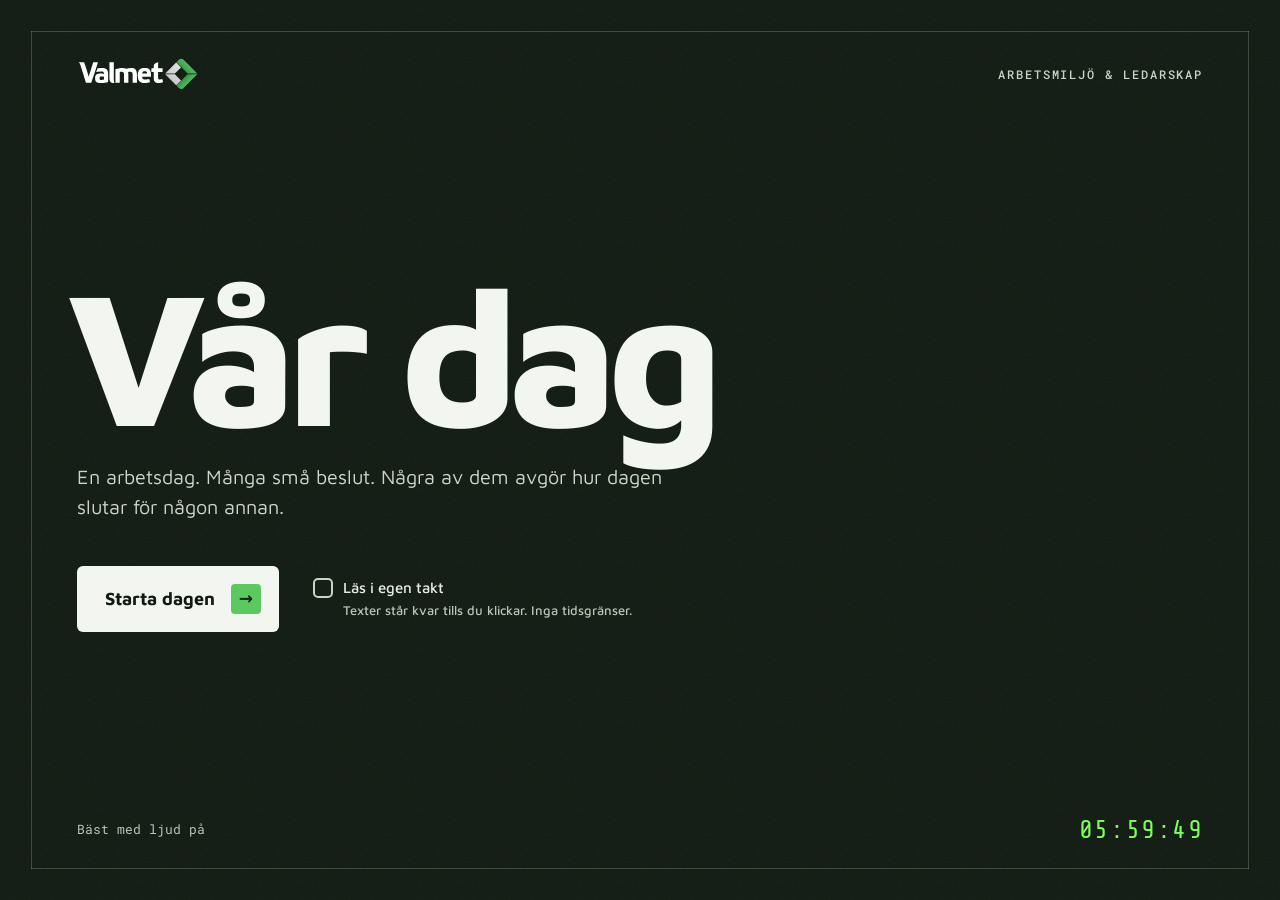
==== index.html @ 50051884 "Tidslinjen: bakgrund som följer dagen Himlen bakom tidslinjen tonas från gryning (06:00) via dagslju" ====
<!doctype html>
<html lang="sv">
<head>
  <meta charset="utf-8">
  <meta name="viewport" content="width=device-width, initial-scale=1, viewport-fit=cover">
  <title>Vår dag</title>
  <link rel="icon" href="data:,">
  <link rel="preconnect" href="https://fonts.googleapis.com">
  <link rel="preconnect" href="https://fonts.gstatic.com" crossorigin>
  <link href="https://fonts.googleapis.com/css2?family=Maven+Pro:wght@400;500;600;700;800&family=Share+Tech+Mono&family=Roboto+Mono:ital,wght@0,400;0,500;1,400&family=Caveat:wght@500;700&display=swap" rel="stylesheet">
  <link rel="stylesheet" href="css/style.css">
</head>
<body>
  <div id="app">

    <!-- ===== Startskärm ===== -->
    <section id="intro" class="layer intro is-active" aria-label="Start">
      <div class="intro__frame" aria-hidden="true"><i></i><i></i><i></i><i></i></div>
      <header class="intro__top">
        <img class="intro__logo" src="assets/img/valmet-logo-white.svg" alt="Valmet" onerror="this.remove()">
        <span class="intro__meta">Arbetsmiljö &amp; ledarskap</span>
      </header>
      <div class="intro__copy">
        <h1 class="intro__title">Vår dag</h1>
        <p class="intro__lead">En arbetsdag. Många små beslut. Några av dem avgör hur dagen slutar för någon annan.</p>
        <div class="intro__actions">
          <button class="intro__start" id="startBtn"><span class="intro__startlabel">Starta dagen</span><span class="intro__arrow" aria-hidden="true">→</span></button>
          <button class="pace-toggle js-pace" type="button" aria-pressed="false"><span class="pace-toggle__box" aria-hidden="true"></span>Läs i egen takt <span class="pace-toggle__sub">Texter står kvar tills du klickar. Inga tidsgränser.</span></button>
        </div>
      </div>
      <footer class="intro__foot">
        <span class="intro__sound">Bäst med ljud på</span>
        <span class="intro__clock" aria-hidden="true"><span id="introClock">05:59:48</span></span>
      </footer>
    </section>

    <!-- ===== Tidslinjen ===== -->
    <section id="timeline" class="layer timeline" aria-label="Tidslinje">
      <!-- bakgrund: himlen följer dagen från gryning (06:00) till skymning (17:00) -->
      <div class="tl-sky" aria-hidden="true">
        <i class="tl-sky__dawn"></i><i class="tl-sky__day"></i><i class="tl-sky__dusk"></i>
        <i class="tl-sky__glow"></i>
        <canvas class="tl-motes" id="tlMotes"></canvas>
        <i class="tl-sky__grain"></i><i class="tl-sky__vignette"></i>
      </div>
      <header class="tl-header">
        <div class="tl-header__side"></div>
        <img class="tl-logo" src="assets/img/valmet-logo-white.svg" alt="Valmet" onerror="this.style.visibility='hidden'">
        <div class="tl-header__actions">
          <button class="icon-btn js-mute" aria-label="Ljud av/på" title="Ljud av/på"></button>
          <button class="icon-btn" id="resetBtn" aria-label="Börja om" title="Börja om"><svg viewBox="0 0 24 24" aria-hidden="true"><path d="M4.5 12a7.5 7.5 0 1 0 2.2-5.3" fill="none" stroke="currentColor" stroke-width="2" stroke-linecap="round"/><path d="M4 3.5v4.5h4.5" fill="none" stroke="currentColor" stroke-width="2" stroke-linecap="round" stroke-linejoin="round"/></svg></button>
        </div>
      </header>

      <div class="tl-viewport" id="tlViewport">
        <div class="tl-world" id="tlWorld">
          <svg class="tl-lines" id="tlLines" aria-hidden="true"></svg>
          <div class="tl-nodes" id="tlNodes"></div>
        </div>
      </div>

      <div class="tl-banner" id="tlBanner" aria-live="polite"></div>
    </section>

    <!-- ===== Scenen ===== -->
    <section id="scene" class="layer scene" aria-label="Scen">
      <div class="scene__world" id="sceneWorld">
        <div class="stage" id="stage">
          <div class="env" id="env"></div>
          <div class="hotspots" id="hotspots"></div>
        </div>
        <div class="fx fx--vignette"></div>
        <div class="fx fx--grain"></div>
        <div class="fx fx--tint" id="fxTint"></div>
        <div class="eyelids" id="eyelids"><i></i><i></i></div>
      </div>

      <!-- HUD (gameplay) -->
      <div class="hud" id="hud">
        <div class="hud__who" id="hudWho" hidden>
          <div class="avatar" id="hudAvatar"></div>
          <div>
            <strong id="hudName"></strong>
            <span id="hudRole"></span>
          </div>
        </div>
        <div class="hud__clock" id="hudClock">06:00</div>
        <div class="hud__right">
          <div class="hud__progress" id="hudProgress"></div>
          <button class="icon-btn icon-btn--pace js-pace" aria-pressed="false" aria-label="Läs i egen takt" title="Läs i egen takt">Aa</button>
          <button class="icon-btn js-mute" aria-label="Ljud av/på" title="Ljud av/på"></button>
        </div>
      </div>

      <!-- Filmiska svarta fält -->
      <div class="letterbox" aria-hidden="true"><i></i><i></i></div>

      <!-- Titelkort -->
      <div class="titlecard" id="titlecard" aria-live="polite">
        <span class="titlecard__time" id="tcTime"></span>
        <span class="titlecard__place" id="tcPlace"></span>
      </div>

      <!-- Repliker / undertexter -->
      <div class="captions" id="captions" aria-live="polite"></div>

      <!-- "Detta kommer att påverka..." -->
      <div class="memory" id="memory" aria-live="polite"></div>

      <!-- Valpanel -->
      <div class="choice" id="choice"></div>

      <!-- Generiska paneler (mail, kalender, sammanfattning) -->
      <div class="panel-host" id="panelHost"></div>

      <button class="skip" id="skipBtn" aria-label="Hoppa över">Hoppa över ›</button>
    </section>

    <!-- Portal som används vid "hoppa in"-övergången -->
    <div class="portal" id="portal" aria-hidden="true"></div>
    <!-- Spola tillbaka-effekt -->
    <div class="rewind" id="rewind" aria-hidden="true">
      <div class="rewind__lines"></div>
      <div class="rewind__clock" id="rewindClock">16:14</div>
      <div class="rewind__label">◀◀ Spolar tillbaka</div>
    </div>
  </div>

  <script src="js/audio.js"></script>
  <script src="js/props.js"></script>
  <script src="assets/vendor/three.min.js"></script>
  <script src="js/scene3d.js"></script>
  <script src="js/story.js"></script>
  <script src="js/app.js"></script>
</body>
</html>
---- css/style.css ----
/* =====================================================================
   Produktion och press – stil
   ===================================================================== */
:root {
  --bg: #1d2b1d;           /* mörkt Valmet-grönt, som i referensen */
  --bg-2: #243424;
  --track: #2d3f2d;
  --line: #b8bdb5;
  --disc: rgba(170, 200, 165, .14);
  --ink: #f4f6f8;
  --ink-2: #aab4c0;
  --ink-3: #6b7785;
  --accent: #5cc95f;       /* Valmet-grönt */
  --accent-2: #2e9c3a;
  --pink: #f2a9d8;
  --blue: #9ed0fb;
  --blue-badge: #5aa9f5;
  --grey: #d6d6d6;
  --white: #ffffff;
  --green: #bfeac0;
  --alarm: #ff3b30;
  --radius: 16px;
  --ease: cubic-bezier(.65, 0, .25, 1);
  --paper: #f3efe4;        /* papper för stämpelkort och skiftrapport */
  --paper-ink: #1b2419;
  --ink-purple: #4a2a7a;   /* stämpelfärg */
  --hand: 'Caveat', 'Segoe Print', 'Bradley Hand', cursive;
  --mono: 'Roboto Mono', 'SFMono-Regular', Menlo, Consolas, monospace;
  --font: 'Maven Pro', system-ui, -apple-system, 'Segoe UI', Roboto, sans-serif;
  --lb: 11vh; /* letterbox-höjd */
}

* { box-sizing: border-box; }
html { color-scheme: dark; }
html, body { margin: 0; height: 100%; background: var(--bg); color: var(--ink); font-family: var(--font); overflow: hidden; -webkit-font-smoothing: antialiased; }
button { font: inherit; color: inherit; }
#app { position: fixed; inset: 0; overflow: hidden; overflow: clip; }
.layer, .tl-viewport, .scene__world, .env { overflow: clip; }

.layer { position: absolute; inset: 0; visibility: hidden; opacity: 0; transition: opacity .6s ease, visibility 0s .6s; }
.layer.is-active { visibility: visible; opacity: 1; transition: opacity .6s ease; }
.scene.layer { transition: none; }

.eyebrow { text-transform: uppercase; letter-spacing: .16em; font-size: 12px; font-weight: 600; color: var(--accent); margin: 0; }

/* ------------------------------------------------------------ knappar */
.btn { border: 0; border-radius: 999px; padding: 12px 22px; font-weight: 600; cursor: pointer; transition: transform .2s, background .2s, opacity .2s; }
.btn:active { transform: scale(.97); }
.btn:disabled { opacity: .35; cursor: not-allowed; }
.btn--primary { background: var(--accent); color: #06210a; }
.btn--primary:not(:disabled):hover { background: #67d671; }
.btn--ghost { background: rgba(255,255,255,.08); color: var(--ink); box-shadow: inset 0 0 0 1px rgba(255,255,255,.18); }
.btn--ghost:hover { background: rgba(255,255,255,.14); }
.btn--lg { padding: 16px 30px; font-size: 18px; }
.icon-btn { width: 40px; height: 40px; border-radius: 50%; border: 1px solid rgba(255,255,255,.22); background: rgba(12,16,12,.72); color: #fff; cursor: pointer; font-size: 17px; display: grid; place-items: center; }
.icon-btn.is-armed { width: auto; padding: 0 14px; border-radius: 999px; font-size: 13px; font-weight: 700; background: var(--alarm); }
.icon-btn svg { width: 20px; height: 20px; display: block; }
.icon-btn:hover { background: rgba(255,255,255,.16); }
:focus-visible { outline: 3px solid var(--accent); outline-offset: 3px; }

/* ===================================================================== INTRO */
/* Startsidan: typografisk och stram – inget ur kursen visas i förväg */
.intro { display: grid; grid-template-rows: auto 1fr auto; padding: clamp(28px, 4.5vw, 64px) clamp(28px, 6vw, 96px); background: #101a11; overflow: hidden; }
.intro::before { content: ''; position: absolute; inset: 0; pointer-events: none; opacity: .06; background-image: url("data:image/svg+xml;utf8,<svg xmlns='http://www.w3.org/2000/svg' width='160' height='160'><filter id='n'><feTurbulence type='fractalNoise' baseFrequency='.85' numOctaves='2' stitchTiles='stitch'/></filter><rect width='100%' height='100%' filter='url(%23n)'/></svg>"); }
/* tunna ramlinjer som ritas in */
.intro__frame { position: absolute; inset: 0; pointer-events: none; }
.intro__frame i { position: absolute; background: rgba(220,232,214,.22); }
.intro__frame i:nth-child(1), .intro__frame i:nth-child(2) { left: clamp(14px, 2.4vw, 32px); right: clamp(14px, 2.4vw, 32px); height: 1px; transform-origin: left; animation: lineX 1.2s var(--ease) both .1s; }
.intro__frame i:nth-child(1) { top: clamp(14px, 2.4vw, 32px); } .intro__frame i:nth-child(2) { bottom: clamp(14px, 2.4vw, 32px); }
.intro__frame i:nth-child(3), .intro__frame i:nth-child(4) { top: clamp(14px, 2.4vw, 32px); bottom: clamp(14px, 2.4vw, 32px); width: 1px; transform-origin: top; animation: lineY 1.2s var(--ease) both .25s; }
.intro__frame i:nth-child(3) { left: clamp(14px, 2.4vw, 32px); } .intro__frame i:nth-child(4) { right: clamp(14px, 2.4vw, 32px); }
@keyframes lineX { from { transform: scaleX(0); } } @keyframes lineY { from { transform: scaleY(0); } }
.intro__top, .intro__foot { position: relative; z-index: 1; display: flex; align-items: center; justify-content: space-between; gap: 18px; }
.intro__logo { height: clamp(24px, 2.6vw, 32px); width: auto; }
.intro__meta { font: 500 12px/1 var(--mono); letter-spacing: .16em; text-transform: uppercase; color: #c9d3c6; }
.intro__copy { position: relative; z-index: 1; align-self: center; max-width: 980px; }
.intro__copy > * { animation: rise 1s var(--ease) both; }
.intro__copy > :nth-child(1) { animation-delay: .35s; } .intro__copy > :nth-child(2) { animation-delay: .5s; } .intro__copy > :nth-child(3) { animation-delay: .65s; }
.intro__title { margin: 0 0 clamp(18px, 2.4vw, 30px); font: 800 clamp(84px, 15vw, 220px)/.82 var(--font); letter-spacing: -.055em; color: #f2f5f0; margin-left: -.05em; }
.intro__lead { margin: 0 0 clamp(28px, 3.5vw, 44px); max-width: 30em; font-size: clamp(18px, 1.55vw, 22px); line-height: 1.5; color: #cdd6c9; }
.intro__actions { display: flex; align-items: center; gap: 18px 34px; flex-wrap: wrap; }
.intro__start { display: inline-flex; align-items: center; gap: 16px; padding: 18px 18px 18px 28px; border-radius: 6px; border: 0; background: #f2f5f0; color: #101a11; font: 700 18px/1 var(--font); cursor: pointer; transition: transform .2s var(--ease), background .2s; }
.intro__start:hover { transform: translateY(-2px); background: #fff; }
.intro__arrow { display: grid; place-items: center; width: 30px; height: 30px; border-radius: 4px; background: var(--accent); color: #0d2a0e; font-size: 17px; }
.intro__start:hover .intro__arrow { animation: nudge .8s ease-in-out infinite; }
@keyframes nudge { 50% { transform: translateX(3px); } }
.pace-toggle__box { width: 20px; height: 20px; border-radius: 5px; border: 2px solid #c9d3c6; display: grid; place-items: center; flex: none; }
.pace-toggle.is-on .pace-toggle__box { background: var(--accent); border-color: var(--accent); }
.pace-toggle.is-on .pace-toggle__box::after { content: '✓'; color: #0d2a0e; font-size: 13px; font-weight: 800; }
.pace-toggle__sub { flex-basis: 100%; padding-left: 30px; font-size: 13px; color: #b9c4b5; }
.icon-btn--pace { font: 700 14px/1 var(--font); }
.icon-btn--pace.is-on { background: var(--accent); color: #0d2a0e; }
.cap.is-waiting::after { content: 'Klicka för att fortsätta ›'; display: block; margin-top: 10px; font: 500 13px/1 var(--font); color: #cfd8cc; animation: blinkSoft 1.6s ease-in-out infinite; }
@keyframes blinkSoft { 50% { opacity: .55; } }
.pace-toggle { display: inline-flex; align-items: center; flex-wrap: wrap; gap: 4px 10px; padding: 8px 0; border: 0; background: none; color: #e6ece3; font: 500 15px/1.3 var(--font); cursor: pointer; text-align: left; }
.intro .pace-toggle { padding: 0; }
.intro .pace-toggle__sub { color: #b9c4b5; flex-basis: 100%; padding-left: 30px; font-size: 13px; }
.intro__sound { font: 400 13px/1 var(--mono); color: #b9c4b5; }
.intro__clock { font: 400 clamp(20px, 2vw, 26px)/1 'Share Tech Mono', var(--mono); letter-spacing: .06em; color: #7dff5a; font-variant-numeric: tabular-nums; }
.intro.is-ringing .intro__clock { animation: ledBlink .5s steps(1) infinite; }
@media (max-width: 720px) {
  .intro { padding: 36px 26px; }
  .intro__meta { display: none; }
  .intro__copy { align-self: end; padding-bottom: 6vh; }
  .intro__actions { flex-direction: column; align-items: flex-start; }
}
@keyframes rise { from { opacity: 0; transform: translateY(24px); } }

/* ===================================================================== TIDSLINJE (lodrät) */
.timeline { background: var(--bg); --dawn: 1; --day: 0; --dusk: 0; }
/* himmel som följer dagen: tre lager som tonas mot varandra när kameran rör sig */
.tl-sky { position: absolute; inset: 0; pointer-events: none; overflow: hidden; }
.tl-sky > i { position: absolute; inset: 0; transition: opacity 1.4s ease; }
.tl-sky__dawn { opacity: var(--dawn); background:
  radial-gradient(90% 55% at 70% -5%, rgba(255,176,120,.20), transparent 70%),
  radial-gradient(60% 50% at 15% 10%, rgba(120,150,210,.16), transparent 70%),
  linear-gradient(180deg, #172539 0%, #1b2a26 45%, #1a2a1b 100%); }
.tl-sky__day { opacity: var(--day); background:
  radial-gradient(80% 60% at 50% -10%, rgba(214,240,190,.18), transparent 70%),
  radial-gradient(70% 60% at 50% 110%, rgba(92,201,95,.10), transparent 70%),
  linear-gradient(180deg, #23382a 0%, #1f311f 55%, #1b2b1b 100%); }
.tl-sky__dusk { opacity: var(--dusk); background:
  radial-gradient(90% 55% at 25% 105%, rgba(255,140,90,.18), transparent 70%),
  radial-gradient(70% 50% at 85% 0%, rgba(150,110,200,.16), transparent 70%),
  linear-gradient(180deg, #221c33 0%, #1f2329 50%, #1a2519 100%); }
/* mjukt ljus bakom det som är i fokus */
.tl-sky__glow { background: radial-gradient(34vmax 26vmax at 58% 50%, rgba(150,230,140,.10), transparent 70%); animation: glowBreath 6s ease-in-out infinite; }
@keyframes glowBreath { 50% { opacity: .55; } }
.tl-motes { position: absolute; inset: 0; width: 100%; height: 100%; }
.tl-sky__grain { opacity: .05 !important; background-image: url("data:image/svg+xml;utf8,<svg xmlns='http://www.w3.org/2000/svg' width='160' height='160'><filter id='n'><feTurbulence type='fractalNoise' baseFrequency='.85' numOctaves='2' stitchTiles='stitch'/></filter><rect width='100%' height='100%' filter='url(%23n)'/></svg>"); }
.tl-sky__vignette { background: radial-gradient(120% 90% at 50% 50%, transparent 55%, rgba(4,8,4,.55)); }
.timeline::after { content: ''; position: absolute; inset: 0; pointer-events: none; background: radial-gradient(60% 60% at 50% 45%, transparent, rgba(255,0,0,.22)); opacity: 0; transition: opacity 1s; }
.timeline.is-alarm::after { opacity: 1; animation: alarmBreath 2.4s ease-in-out infinite; }
@keyframes alarmBreath { 50% { opacity: .55; } }

.tl-header { position: absolute; z-index: 5; top: 0; left: 0; right: 0; display: grid; grid-template-columns: 1fr auto 1fr; align-items: center; padding: 22px 24px 40px; background: linear-gradient(var(--bg) 40%, transparent); pointer-events: none; }
.tl-header > * { pointer-events: auto; }
.tl-logo { height: clamp(34px, 5vw, 56px); width: auto; }
.tl-header__actions { justify-self: end; display: flex; gap: 8px; }

.tl-viewport { position: absolute; inset: 0; cursor: grab; touch-action: none; }
.tl-viewport:active { cursor: grabbing; }
.tl-world { position: absolute; left: 0; top: 0; transform-origin: 0 0; will-change: transform; }
.tl-lines { position: absolute; left: 0; top: 0; width: 1px; height: 1px; overflow: visible; }
.track { stroke: var(--track); stroke-width: 12; stroke-linecap: round; }
.seg { stroke: var(--line); stroke-width: 8; stroke-linecap: round; transition: stroke .6s; }
.branch { fill: none; stroke: var(--line); stroke-width: 8; stroke-linecap: round; opacity: .9; }
.is-alarm .branch { stroke: var(--alarm); filter: drop-shadow(0 0 8px rgba(255,59,48,.8)); animation: branchPulse 1.2s ease-in-out infinite; }
@keyframes branchPulse { 50% { stroke-opacity: .45; } }
.is-healed .seg { stroke: #9fe3a0; filter: drop-shadow(0 0 6px rgba(92,201,95,.6)); }

.tl-pulse { position: absolute; left: 0; width: 30px; height: 30px; margin: -15px 0 0 -15px; border-radius: 50%; background: #d6ffd8; box-shadow: 0 0 20px 8px rgba(92,201,95,.9), 0 0 60px 24px rgba(92,201,95,.5); z-index: 3; }

/* ------------------------------------------------------------ punkt */
.node { position: absolute; width: 0; height: 0; padding: 0; border: 0; background: none; cursor: default; transition: left .9s var(--ease), top .9s var(--ease), opacity .6s, filter .8s; --dir: 1; }
.node--left { --dir: -1; }
.node.is-new { opacity: 0; }

.node__dot { position: absolute; z-index: 2; left: -15px; top: -15px; width: 30px; height: 30px; border-radius: 50%; background: #8f9a8c; box-shadow: 0 0 0 3px var(--bg), 0 0 0 5px rgba(255,255,255,.35); transition: .4s; }
.node.is-played .node__dot { background: #c9cec6; }
.node.is-next .node__dot, .node.is-culprit .node__dot { background: #f2f4f0; box-shadow: 0 0 0 3px var(--bg), 0 0 0 5px #fff, 0 0 20px 4px rgba(255,255,255,.5); }

/* tunn arm från linjen till plattformen */
.node__arm { position: absolute; z-index: 0; top: -1px; height: 2px; width: 145px; background: rgba(200,210,195,.35); }
.node--right .node__arm { left: 0; }
.node--left .node__arm { right: 0; }

/* plattform med föremål */
.node__plat { position: absolute; z-index: 1; top: 0; width: 250px; height: 0; }
.node--right .node__plat { left: 145px; }
.node--left .node__plat { right: 145px; }
.node__disc { position: absolute; left: 0; top: -58px; width: 250px; height: 116px; border-radius: 50%; background: var(--disc); transition: box-shadow .5s, background .5s; }
.node__prop { position: absolute; left: 50%; bottom: -14px; width: 190px; height: 190px; transform: translateX(-50%); transition: transform .5s var(--ease), filter .6s, opacity .6s; pointer-events: none; }
.node__prop svg, .node__prop img { width: 100%; height: 100%; display: block; object-fit: contain; object-position: 50% 100%; filter: drop-shadow(0 10px 12px rgba(0,0,0,.35)); }
.node__badge { position: absolute; right: 6px; top: -150px; min-width: 40px; height: 40px; padding: 0 8px; border-radius: 999px; background: var(--blue-badge); color: #fff; font-weight: 800; font-size: 17px; display: grid; place-items: center; box-shadow: 0 6px 14px rgba(0,0,0,.35); transition: opacity .5s; }

/* tidsetikett på motsatt sida */
.node__label { position: absolute; top: -18px; display: flex; flex-direction: column; gap: 6px; width: 220px; }
.node--right .node__label { right: 32px; align-items: flex-end; text-align: right; }
.node--left .node__label { left: 32px; align-items: flex-start; text-align: left; }
.node__pill { display: inline-block; padding: 7px 12px; border-radius: 7px; background: #b4bdb1; color: #142014; font: 600 17px/1 var(--font); font-variant-numeric: tabular-nums; letter-spacing: .02em; transition: .4s; white-space: nowrap; }
.node__title { font-size: 14px; color: #d0d8cd; line-height: 1.3; max-width: 200px; }
.node__cta { font-size: 12px; font-weight: 700; letter-spacing: .14em; text-transform: uppercase; color: var(--accent); }

/* tillstånd: framtida, spelad, aktiv */
.node.is-future .node__prop { opacity: .16; filter: grayscale(1) blur(1.5px); }
.node.is-future .node__pill { background: #3f4f3e; color: #d5ddd2; }
.node.is-future .node__badge { opacity: .35; }
.node.is-future .node__disc { background: rgba(170,200,165,.07); }
.node.is-played .node__prop { opacity: .55; filter: grayscale(.85) sepia(.5) hue-rotate(50deg) saturate(1.4) brightness(.8); }
.node.is-played .node__badge { opacity: .6; }

.node.is-next, .node.is-culprit { cursor: pointer; z-index: 5; }
.node.is-next .node__pill { background: #fff; color: #142014; box-shadow: 0 0 0 1px rgba(255,255,255,.6), 0 0 22px 4px rgba(150,230,140,.55); }
.node.is-next .node__title { color: #fff; font-weight: 600; }
.node.is-next .node__disc { background: rgba(170,200,165,.24); box-shadow: 0 0 0 4px var(--accent), 0 0 34px 8px rgba(92,201,95,.45); animation: rim 2s ease-in-out infinite; }
.node.is-next .node__prop { animation: floaty 3.2s ease-in-out infinite; }
.node.is-next:hover .node__prop { transform: translateX(-50%) translateY(-10px) scale(1.06); animation: none; }
@keyframes rim { 50% { box-shadow: 0 0 0 4px var(--accent), 0 0 54px 16px rgba(92,201,95,.6); } }
@keyframes floaty { 50% { transform: translateX(-50%) translateY(-8px); } }

.node.is-chain .node__disc { box-shadow: 0 0 0 4px var(--alarm), 0 0 40px 10px rgba(255,59,48,.6); }
.node.is-chain .node__pill { background: var(--alarm); color: #fff; }
.node.is-culprit .node__disc { animation: culprit 1s ease-in-out infinite; background: rgba(255,176,32,.18); }
.node.is-culprit .node__pill { background: #ffb020; color: #3a2400; }
.node.is-culprit .node__cta { color: #ffb020; }
.node.is-culprit .node__prop { animation: floaty 2s ease-in-out infinite; }
@keyframes culprit { 0%, 100% { box-shadow: 0 0 0 5px #ffb020, 0 0 30px 8px rgba(255,176,32,.6); } 50% { box-shadow: 0 0 0 5px #fff4d6, 0 0 70px 24px rgba(255,176,32,.95); } }
.node.is-diving .node__prop { opacity: 0; transition-duration: .3s; }

.node.is-dissolving { opacity: 0 !important; filter: blur(12px); transition-duration: 1.2s; }
.node.is-dissolving .node__plat { transform: translateY(-40px) scale(.8); transition: transform 1.2s; }

.tl-banner { position: absolute; left: 50%; bottom: max(5vh, 20px); transform: translate(-50%, 20px); opacity: 0; transition: .5s var(--ease); background: #121a12; border: 1px solid rgba(255,255,255,.18); border-left-width: 1px; border-radius: 4px; padding: 14px 22px; text-align: center; max-width: min(560px, calc(100vw - 32px)); pointer-events: none; }
.tl-banner.is-on { opacity: 1; transform: translate(-50%, 0); }
.tl-banner small { display: block; color: #d3dad0; margin-top: 4px; font-size: 13px; }
.tl-banner__time { font-weight: 800; color: var(--accent); margin-right: 6px; font-variant-numeric: tabular-nums; }
.tl-banner--alarm { border-color: #ff6b5f; }
.tl-banner--alarm strong { color: #ff8a82; }
.tl-banner--good { border-color: var(--accent); }
.tl-banner--good strong { color: #8be495; }

/* ===================================================================== PORTAL + SPOLA */
.portal { position: fixed; z-index: 30; border-radius: 50%; pointer-events: none; opacity: 0; transform: translate(-50%, -50%);
  box-shadow: 0 0 0 3px rgba(220,255,215,.95), 0 0 40px 10px rgba(92,201,95,.6), inset 0 0 40px 10px rgba(200,255,195,.45); }
.portal.is-on { opacity: 1; }

.rewind { position: fixed; inset: 0; z-index: 40; display: grid; place-content: center; text-align: center; background: rgba(5,8,12,.85); opacity: 0; visibility: hidden; transition: opacity .4s, visibility 0s .4s; }
.rewind.is-on { opacity: 1; visibility: visible; transition: opacity .3s; }
.rewind__lines { position: absolute; inset: 0; background: repeating-linear-gradient(0deg, rgba(255,255,255,.05) 0 2px, transparent 2px 5px); animation: vhs .25s steps(3) infinite; }
.rewind__lines::after { content: ''; position: absolute; left: 0; right: 0; height: 12vh; background: linear-gradient(transparent, rgba(255,255,255,.12), transparent); animation: vhsBar 1s linear infinite; }
@keyframes vhs { 50% { transform: translateY(3px); } }
@keyframes vhsBar { from { top: 110%; } to { top: -20%; } }
.rewind__clock { font-family: 'Share Tech Mono', monospace; font-size: clamp(80px, 18vw, 200px); color: #fff; text-shadow: -4px 0 rgba(255,0,80,.7), 4px 0 rgba(0,200,255,.7); position: relative; }
.rewind__label { font-weight: 700; letter-spacing: .3em; text-transform: uppercase; color: #ffb020; position: relative; }

/* ===================================================================== SCEN */
.scene { background: #000; z-index: 20; }
.scene__world { position: absolute; inset: 0; overflow: hidden; transform-origin: 50% 50%; }
.stage { position: absolute; left: 50%; top: 50%; width: max(100vw, 177.78vh); height: max(56.25vw, 100vh); transform: translate(-50%, -50%); }
.is-cinematic .stage { animation: kenburns 30s linear both; }
@keyframes kenburns { from { transform: translate(-50%, -50%) scale(1); } to { transform: translate(-50%, -50%) scale(1.08); } }
.env { position: absolute; inset: 0; overflow: hidden; background: #111; }
.env__video { position: absolute; inset: 0; width: 100%; height: 100%; object-fit: cover; display: block; }
.env__tone { position: absolute; inset: 0; pointer-events: none; }
.env__tone--dim { background: rgba(10,14,30,.35); }
.env__tone--dark { background: linear-gradient(rgba(8,12,28,.55), rgba(8,12,28,.35)); }
.env__tone--warm { background: radial-gradient(70% 60% at 50% 40%, rgba(255,190,110,.22), rgba(120,60,10,.12)); mix-blend-mode: soft-light; }
.hotspots { position: absolute; inset: 0; pointer-events: none; }

.fx { position: absolute; inset: 0; pointer-events: none; }
.fx--vignette { background: radial-gradient(120% 90% at 50% 50%, transparent 55%, rgba(0,0,0,.55)); }
.fx--grain { opacity: .07; background-image: url("data:image/svg+xml;utf8,<svg xmlns='http://www.w3.org/2000/svg' width='160' height='160'><filter id='n'><feTurbulence type='fractalNoise' baseFrequency='.9' numOctaves='2' stitchTiles='stitch'/></filter><rect width='100%' height='100%' filter='url(%23n)'/></svg>"); animation: grain .5s steps(4) infinite; mix-blend-mode: overlay; }
@keyframes grain { 25% { transform: translate(-2%, 1%); } 50% { transform: translate(1%, -2%); } 75% { transform: translate(2%, 2%); } }
.fx--tint.is-alarm { animation: strobe 1.1s linear infinite; mix-blend-mode: multiply; }
@keyframes strobe { 0%, 45% { background: rgba(255,30,20,.28); } 50%, 100% { background: rgba(60,0,0,.12); } }
.is-shake .scene__world { animation: shake .5s linear 3; }
@keyframes shake { 20% { transform: translate(-6px, 3px); } 40% { transform: translate(5px, -4px); } 60% { transform: translate(-3px, 2px); } 80% { transform: translate(4px, 3px); } }

/* ögonlock (snooze) */
.is-dozing .hud { opacity: .12; transition-duration: 1.4s; }
@property --open { syntax: '<number>'; inherits: true; initial-value: 1; }
.eyelids { --open: 1; position: absolute; inset: 0; pointer-events: none; overflow: hidden; }
/* mjuka, välvda ögonlock – suddiga kanter som en riktig blinkning */
.eyelids i { position: absolute; left: -20%; right: -20%; height: 64%; background: #000; filter: blur(18px); }
.eyelids i:first-child { top: -10%; border-radius: 0 0 50% 50% / 0 0 55% 55%; transform: translateY(calc(var(--open) * -104%)); }
.eyelids i:last-child { bottom: -10%; border-radius: 50% 50% 0 0 / 55% 55% 0 0; transform: translateY(calc(var(--open) * 104%)); }
/* mörkare i kanterna när ögonen är halvslutna */
.eyelids::after { content: ''; position: absolute; inset: 0; background: radial-gradient(ellipse 70% 45% at 50% 50%, transparent 35%, rgba(0,0,0,.85)); opacity: calc((1 - var(--open)) * 1.3); }

/* alarmklockans display ovanpå videon */
.ov-clock { pointer-events: none; position: absolute; left: 29%; top: 58.1%; width: 8.2%; height: 6.6%; border-radius: 6px; background: #050806; color: #7dff5a; font-family: 'Share Tech Mono', monospace; font-size: calc(max(100vw, 177.78vh) * 0.0235); display: grid; place-items: center; text-shadow: 0 0 6px rgba(125,255,90,.9), 0 0 18px rgba(125,255,90,.5); letter-spacing: .02em; animation: ledBlink 1s steps(1) infinite; }
@keyframes ledBlink { 50% { color: rgba(125,255,90,.25); text-shadow: none; } }

/* ------------------------------------------------------------ HUD */
.hud { position: absolute; top: 0; left: 0; right: 0; z-index: 6; display: flex; align-items: center; gap: 16px; padding: 18px 24px; background: linear-gradient(rgba(6,8,6,.82), rgba(6,8,6,.5) 60%, transparent); transition: transform .7s var(--ease), opacity .7s; }
.is-cinematic .hud, .is-summary .hud { transform: translateY(-110%); opacity: 0; }
.hud__who[hidden] { display: none; }
.hud__who { display: flex; align-items: center; gap: 12px; }
.hud__who strong { display: block; font-size: 15px; }
.hud__who span { font-size: 13px; color: #dfe5dc; }
.avatar.has-photo { background: #3f4f3e no-repeat 50% 4% / 260%; }
.avatar { width: 42px; height: 42px; border-radius: 50%; background: var(--accent); color: #06210a; display: grid; place-items: center; font-weight: 800; font-size: 18px; box-shadow: 0 0 0 3px rgba(255,255,255,.25); }
.hud__clock { position: absolute; left: 50%; transform: translateX(-50%); margin: 0; font-family: 'Share Tech Mono', monospace; font-size: 30px; padding: 4px 16px; border-radius: 12px; background: rgba(0,0,0,.4); border: 1px solid rgba(255,255,255,.15); letter-spacing: .04em; }
.hud__clock.flip { animation: flip .6s var(--ease); }
@keyframes flip { 0% { transform: translateX(-50%) rotateX(90deg); opacity: 0; } 100% { transform: translateX(-50%); opacity: 1; } }
.hud__right { margin-left: auto; display: flex; align-items: center; gap: 14px; }
.hud__progress { position: relative; display: flex; gap: 9px; align-items: center; padding: 0 2px; }
.hud__progress::before { content: ''; position: absolute; left: 0; right: 0; top: 50%; height: 2px; margin-top: -1px; background: rgba(255,255,255,.28); }
.pdot { position: relative; width: 2px; height: 8px; background: rgba(255,255,255,.45); transition: .4s; }
.pdot.is-done { background: #fff; height: 10px; }
.pdot.is-now { width: 4px; height: 18px; border-radius: 1px; background: var(--accent); box-shadow: 0 0 0 2px rgba(6,8,6,.8); }

/* ------------------------------------------------------------ letterbox */
.letterbox i { position: absolute; left: 0; right: 0; height: var(--lb); background: #000; z-index: 5; transition: transform .8s var(--ease); }
.letterbox i:first-child { top: 0; transform: translateY(-100%); }
.letterbox i:last-child { bottom: 0; transform: translateY(100%); }
.is-cinematic .letterbox i { transform: none; }

/* ------------------------------------------------------------ titelkort */
.titlecard { position: absolute; z-index: 7; left: 6vw; bottom: 22vh; display: flex; flex-direction: column; align-items: flex-start; gap: 6px; pointer-events: none; }
.titlecard__time, .titlecard__place { background: rgba(16,20,16,.78); padding: .08em .28em; border-radius: 6px; }
.titlecard__place { padding: .35em .7em; }
.titlecard__time { font-family: 'Share Tech Mono', monospace; font-size: clamp(56px, 10vw, 120px); line-height: 1; text-shadow: 0 4px 30px rgba(0,0,0,.6); }
.titlecard__place { font-size: clamp(16px, 2vw, 22px); text-transform: uppercase; letter-spacing: .3em; color: rgba(255,255,255,.85); text-shadow: 0 2px 12px rgba(0,0,0,.7); }
.titlecard > * { opacity: 0; transform: translateX(-30px); filter: blur(8px); transition: .8s var(--ease); }
.titlecard.is-on > * { opacity: 1; transform: none; filter: none; }
.titlecard.is-on .titlecard__place { transition-delay: .15s; }

/* ------------------------------------------------------------ repliker */
.captions { position: absolute; z-index: 8; inset: 0; pointer-events: none; }
/* pratruta: mörk, halvgenomskinlig, monospace, namnet inline och en liten pil mot den som pratar */
.cap { position: absolute; max-width: min(560px, calc(100vw - 32px)); padding: 24px 28px; border-radius: 6px; background: rgba(24,24,24,.78); color: #f2f2f0; font-family: var(--mono); font-size: clamp(16px, 1.45vw, 21px); line-height: 1.5; letter-spacing: .01em; opacity: 0; transition: opacity .3s ease, transform .35s var(--ease); }
.cap--left { left: max(16px, 7vw); top: 20vh; transform: translateY(10px); }
.cap--right { right: max(16px, 7vw); top: 26vh; transform: translateY(10px); }
.cap--center { left: 50%; bottom: 9vh; transform: translate(-50%, 10px); }
.cap.is-in { opacity: 1; transform: none; }
.cap--center.is-in { transform: translate(-50%, 0); }
.cap.is-out { opacity: 0; }
.cap__tail { position: absolute; top: 72%; width: 0; height: 0; border-top: 8px solid transparent; border-bottom: 8px solid transparent; }
.cap--left .cap__tail { right: -12px; border-left: 12px solid rgba(24,24,24,.78); }
.cap--right .cap__tail { left: -12px; border-right: 12px solid rgba(24,24,24,.78); }
.cap__who { color: inherit; }
.cap__ghost { visibility: hidden; }
.cap--inner { color: #d9e2d6; font-style: italic; }
.cap--inner .cap__who { font-style: normal; color: #a9c9a6; }
.cap--narr { color: #d5d8d2; }
.cap--small { font-size: clamp(14px, 1.2vw, 17px); }
.cap--big { background: none; font-family: var(--font); font-size: clamp(30px, 4.4vw, 52px); font-weight: 800; text-align: center; text-shadow: 0 2px 20px #000; white-space: nowrap; bottom: 40vh; }
.is-cinematic .cap--center { bottom: calc(var(--lb) + 3vh); }
.is-cinematic .cap--left { top: calc(var(--lb) + 7vh); }
.is-cinematic .cap--right { top: calc(var(--lb) + 13vh); }
@media (max-width: 720px) {
  .cap--left, .cap--right { left: 16px; right: 16px; top: 16vh; }
  .cap__tail { display: none; }
  .cap--center { width: calc(100vw - 32px); }
}

/* ------------------------------------------------------------ minne ("detta påverkar…") */
.memory { position: absolute; z-index: 9; top: 90px; left: 24px; pointer-events: none; }
.mem { position: relative; display: flex; align-items: center; gap: 14px; max-width: min(420px, calc(100vw - 32px)); padding: 14px 18px 14px 14px; background: #161a16; color: #fff; font-weight: 600; font-size: 16px; border-radius: 2px; box-shadow: 0 12px 30px rgba(0,0,0,.4); animation: memIn .6s var(--ease) both; }
/* varningstejp upptill och nertill */
.mem::before, .mem::after { content: ''; position: absolute; left: 0; right: 0; height: 5px; background: repeating-linear-gradient(-45deg, #ffd400 0 8px, #111 8px 16px); }
.mem::before { top: -5px; } .mem::after { bottom: -5px; }
.mem__sign { flex: none; width: 34px; height: 31px; }
.mem.is-out { animation: memOut .4s ease both; }
@keyframes memIn { from { opacity: 0; transform: translateX(-40px); } }
@keyframes memOut { to { opacity: 0; transform: translateX(-20px); } }

/* ------------------------------------------------------------ val */
.choice { position: absolute; z-index: 10; left: 50%; bottom: 5vh; transform: translate(-50%, 40px); width: min(880px, calc(100vw - 32px)); opacity: 0; pointer-events: none; transition: .5s var(--ease); }
.choice.is-on { opacity: 1; transform: translate(-50%, 0); pointer-events: auto; }
.choice__head { display: flex; align-items: center; gap: 14px; margin-bottom: 14px; }
.choice__prompt { margin: 0; padding: 10px 18px; border-radius: 8px; background: rgba(16,20,16,.82); font-size: clamp(22px, 2.6vw, 32px); font-weight: 800; letter-spacing: -.01em; }
.choice__badge { flex: none; width: 46px; height: 46px; border-radius: 50%; background: var(--blue-badge); display: grid; place-items: center; font-weight: 800; font-size: 20px; box-shadow: 0 0 0 4px rgba(90,169,245,.3); }
.choice__chip { flex: none; font-size: 11px; font-weight: 700; letter-spacing: .12em; text-transform: uppercase; padding: 6px 10px; border-radius: 999px; background: var(--pink); color: #4a1036; }
.choice--key .choice__chip { background: var(--blue); color: #0c2b48; }
.choice__opts { display: flex; flex-wrap: wrap; justify-content: center; gap: 14px; }
.choice__opts--grid { display: grid; grid-template-columns: 1fr 1fr; }
.choice__opts--grid .opt { max-width: none; }
@media (max-width: 560px) { .choice__opts--grid { grid-template-columns: 1fr; } .opt { min-height: 56px; padding: 12px 18px; } }
/* valknappar: ljust frostat glas, vit kant, mörk centrerad text */
.opt { position: relative; flex: 1 1 260px; max-width: 520px; min-height: 76px; display: flex; flex-direction: column; align-items: center; justify-content: center; gap: 2px; text-align: center; padding: 18px 28px; border-radius: 12px; border: 1.5px solid rgba(255,255,255,.75); background: rgba(236,239,234,.84); backdrop-filter: blur(14px) saturate(1.2); -webkit-backdrop-filter: blur(14px) saturate(1.2); color: #151815; font: 500 clamp(16px, 1.35vw, 19px)/1.3 var(--font); cursor: pointer; box-shadow: 0 6px 24px rgba(0,0,0,.18); transition: transform .2s var(--ease), background .2s, box-shadow .2s, opacity .3s; }
.opt:hover:not(:disabled) { transform: translateY(-3px); background: rgba(245,247,243,.78); box-shadow: 0 10px 30px rgba(0,0,0,.25); }
.opt:active:not(:disabled) { transform: scale(.98); }
.opt kbd { display: none; }
.opt small { display: block; font-weight: 500; font-size: .82em; color: #333a32; margin-top: 2px; }
.opt__tag { position: absolute; top: -10px; right: 12px; font-size: 12px; text-transform: uppercase; letter-spacing: .1em; font-weight: 700; background: #ffb020; color: #3a2400; padding: 3px 8px; border-radius: 999px; }
.opt__tag--new { background: var(--accent); color: #0d2a0e; }
.opt.is-fresh { animation: freshIn .9s var(--ease) backwards .25s, freshGlow 2.4s ease-in-out infinite 1.2s; }
@keyframes freshIn { from { opacity: 0; transform: translateY(14px) scale(.96); } }
@keyframes freshGlow { 50% { box-shadow: 0 0 0 2px rgba(92,201,95,.7), 0 0 28px 4px rgba(92,201,95,.45); } }
.opt:disabled { opacity: .45; cursor: not-allowed; }
.choice.is-picked .opt:not(.is-picked) { opacity: 0; transform: scale(.96); }
.opt.is-picked { background: rgba(255,255,255,.95); border-color: #fff; box-shadow: 0 0 0 3px rgba(92,201,95,.85), 0 10px 30px rgba(0,0,0,.25); transform: scale(1.02); }
.choice__timer { display: flex; align-items: center; gap: 12px; margin-bottom: 12px; padding: 8px 14px; border-radius: 8px; background: rgba(16,20,16,.82); font-size: 14px; color: #e6ece3; }
.choice__timer i { flex: 1; height: 6px; border-radius: 3px; background: rgba(255,255,255,.15); overflow: hidden; }
.choice__timer b { display: block; height: 100%; background: var(--accent); transform-origin: left; }
.choice.is-urgent .choice__timer b { background: var(--alarm); }
.choice.is-urgent .choice__prompt { animation: urgent .6s ease-in-out infinite; }
@keyframes urgent { 50% { transform: translateX(2px); } }

/* hotspots i scenen */
.hotspot { position: absolute; pointer-events: auto; background: none; border: 0; cursor: pointer; padding: 0; border-radius: 12px; }
/* diskret markering: en liten pulserande punkt på föremålet, etiketten visas först vid hover/fokus */
.hotspot__pulse { position: absolute; left: 50%; top: 6%; width: 16px; height: 16px; margin: -8px 0 0 -8px; border-radius: 50%; background: #fff; box-shadow: 0 0 0 4px rgba(255,255,255,.25), 0 2px 8px rgba(0,0,0,.5); }
.hotspot__pulse::after { content: ''; position: absolute; inset: -4px; border-radius: 50%; border: 2px solid #fff; animation: hotRing 1.8s ease-out infinite; }
@keyframes hotRing { from { transform: scale(1); opacity: .9; } to { transform: scale(3.2); opacity: 0; } }
.hotspot:hover, .hotspot:focus-visible { background: radial-gradient(closest-side, rgba(255,255,255,.14), transparent); }
.hotspot:focus-visible { outline: 2px solid #fff; outline-offset: 4px; }
.hotspot__label { position: absolute; left: 50%; bottom: calc(94% + 16px); transform: translate(-50%, 4px); white-space: nowrap; background: rgba(16,20,16,.88); color: #fff; font-weight: 600; font-size: 14px; padding: 6px 12px; border-radius: 6px; opacity: 0; transition: opacity .2s, transform .2s var(--ease); pointer-events: none; }
.hotspot:hover .hotspot__label, .hotspot:focus-visible .hotspot__label { opacity: 1; transform: translate(-50%, 0); }
@media (hover: none) { .hotspot__label { opacity: 1; transform: translate(-50%, 0); } }

.skip { position: absolute; z-index: 11; right: 22px; bottom: calc(var(--lb) + 14px); color: #fff; background: rgba(12,16,12,.8); border: 1px solid rgba(255,255,255,.2); border-radius: 999px; padding: 8px 14px; font-size: 13px; cursor: pointer; opacity: 0; pointer-events: none; transition: .4s; }
.skip.is-on { opacity: 1; pointer-events: auto; }
.skip.is-on:hover { opacity: 1; }

/* ------------------------------------------------------------ paneler */
.panel-host { position: absolute; inset: 0; z-index: 12; pointer-events: none; }
.panel { position: absolute; inset: 0; display: grid; place-items: center; padding: 16px; pointer-events: auto; opacity: 0; transition: opacity .45s var(--ease); }
.panel.is-on { opacity: 1; }
.panel > * { transform: translateY(30px) scale(.97); transition: transform .6s var(--ease); }
.panel.is-on > * { transform: none; }

/* spegeln: karusell med spegelvända personer */
.panel--mirror { padding: 72px 16px 16px; overflow: hidden; }
.mirror__wrap { display: grid; align-content: center; justify-items: center; gap: 18px; }
.mirror__head { display: flex; flex-direction: column; align-items: center; gap: 8px; text-align: center; }
.mirror__sub { margin: 0; padding: 6px 14px; border-radius: 6px; background: rgba(14,20,14,.8); font-size: 16px; color: #e6ece3; }
.mirror__stage { display: grid; grid-template-columns: auto minmax(0, 380px); grid-template-areas: "mirror info" "tabs info"; gap: 16px 56px; align-items: center; justify-items: center; }
.mirror__prompt { margin: 0; padding: 10px 20px; border-radius: 8px; background: rgba(14,20,14,.8); font-size: clamp(22px, 2.6vw, 34px); }
.mirror { grid-area: mirror; position: relative; display: grid; place-items: center; }
.mirror__frame { --h: min(60vh, 560px); width: calc(var(--h) * .66); height: var(--h); padding: 12px; border-radius: 50% 50% 14px 14px / 28% 28% 14px 14px;
  background: linear-gradient(135deg, #eef2f5, #8e99a4 30%, #f6f8fa 52%, #7c8792 75%, #dfe5ea); box-shadow: 0 30px 70px rgba(0,0,0,.55), inset 0 0 0 1px rgba(255,255,255,.6); }
.mirror__glass { position: relative; width: 100%; height: 100%; overflow: hidden; border-radius: inherit; cursor: grab; touch-action: pan-y;
  background: radial-gradient(90% 60% at 50% 35%, #4b5a73, #262f3f 70%), #262f3f; box-shadow: inset 0 0 40px rgba(0,0,0,.55); }
.mirror__glass:active { cursor: grabbing; }
.mirror__glass:focus-visible { outline: 3px solid var(--accent); outline-offset: 6px; }
.mirror__track { --drag: 0px; position: absolute; inset: 0; }
.mirror__slide { position: absolute; left: 50%; bottom: 3%; height: 92%; margin: 0; aspect-ratio: .42; transform-origin: 50% 100%;
  transform: translateX(calc(-50% + var(--off) * 78% + var(--drag))) scale(calc(1 - .28 * var(--a)));
  opacity: calc(1 - .55 * var(--a)); filter: blur(calc(var(--a) * 3px)) brightness(calc(1 - .25 * var(--a)));
  transition: transform .55s var(--ease), opacity .55s, filter .55s; z-index: calc(2 - var(--a)); }
.mirror__track.is-drag .mirror__slide { transition: none; }
/* spegelbild: vänd och lätt kall ton */
.mirror__slide img { width: 100%; height: 100%; object-fit: contain; object-position: 50% 100%; transform: scaleX(-1); filter: saturate(.92) contrast(1.02); pointer-events: none; user-select: none; }
.mirror__slide:not(.is-center) { cursor: pointer; }
.mirror__sheen { position: absolute; inset: 0; pointer-events: none; z-index: 5;
  background: linear-gradient(115deg, transparent 30%, rgba(255,255,255,.16) 42%, transparent 50%, transparent 64%, rgba(255,255,255,.08) 70%, transparent 76%),
              radial-gradient(70% 40% at 50% 0%, rgba(255,255,255,.12), transparent 70%),
              linear-gradient(transparent 80%, rgba(20,26,36,.5)); }
.mirror__nav { position: absolute; top: 50%; width: 52px; height: 52px; margin-top: -26px; border-radius: 50%; border: 1.5px solid rgba(255,255,255,.75); background: rgba(236,239,234,.86); color: #151815; display: grid; place-items: center; cursor: pointer; box-shadow: 0 8px 22px rgba(0,0,0,.3); transition: transform .2s var(--ease); }
.mirror__nav svg { width: 24px; height: 24px; }
.mirror__nav:hover { transform: scale(1.08); }
.mirror__nav--prev { left: -72px; } .mirror__nav--next { right: -72px; }
.mirror__tabs { grid-area: tabs; display: flex; gap: 8px; padding: 6px; border-radius: 999px; background: rgba(14,20,14,.8); }
.mirror__tab { display: inline-flex; align-items: center; gap: 8px; padding: 5px 14px 5px 5px; text-align: left; line-height: 1.15; border-radius: 999px; border: 0; background: transparent; color: #dfe5dc; font: 600 15px/1 var(--font); cursor: pointer; }
.mirror__tab[aria-selected="true"] { background: #fff; color: #142014; }
.mirror__tab small { display: block; font: 500 12px/1.2 var(--mono); letter-spacing: .06em; opacity: .85; }
.mirror__face { flex: none; width: 34px; height: 34px; border-radius: 50%; background: #3f4f3e no-repeat 50% 4% / 260%; }
.mirror__info { position: relative; display: flex; flex-direction: column; align-items: flex-start; gap: 0; padding: 0; width: 380px; max-width: 100%; text-shadow: 0 1px 12px rgba(0,0,0,.6); }
/* stor konturbokstav för dagen, bakom rubriken */
.mirror__letter { position: absolute; top: -70px; right: -8px; font: 800 300px/1 var(--font); color: transparent; -webkit-text-stroke: 2px rgba(232,238,228,.38); letter-spacing: -.04em; pointer-events: none; user-select: none; text-shadow: none; }
.mirror__day { position: relative; margin: 0 0 6px; font-size: 15px; font-weight: 600; color: #c9d3c6; }
.mirror__theme { position: relative; margin: 0 0 10px; font: 800 clamp(30px, 3vw, 40px)/1.05 var(--font); letter-spacing: -.02em; color: #fff; text-wrap: balance; }
.mirror__who { position: relative; margin: 0 0 18px; padding-bottom: 18px; font-size: 16px; color: #dfe5dc; border-bottom: 1px solid rgba(255,255,255,.3); width: 100%; }
.mirror__desc { position: relative; margin: 0 0 22px; font-size: 17px; line-height: 1.6; color: #eef2ec; min-height: 8em; }
.mirror__info.is-swap > * { animation: swapIn .5s var(--ease) both; }
.mirror__info.is-swap .mirror__letter { animation: letterIn .6s var(--ease) both; }
.mirror__info.is-swap .mirror__theme { animation-delay: .05s; }
.mirror__info.is-swap .mirror__desc { animation-delay: .1s; }
@keyframes swapIn { from { opacity: 0; transform: translateY(10px); } }
@keyframes letterIn { from { opacity: 0; transform: translateX(-24px); } }
.mirror__pick.opt { flex: none; min-height: 52px; padding: 12px 28px; align-self: flex-start; text-shadow: none; }
.panel--mirror.is-picked .mirror__slide.is-center { transform: translateX(-50%) scale(1.04); filter: brightness(1.15); }
.panel--mirror.is-picked .mirror__sheen { animation: sheenFlash .9s ease; }
@keyframes sheenFlash { 40% { background-color: rgba(255,255,255,.25); } }
@media (max-width: 720px) {
  .panel--mirror { padding-top: 64px; }
  .mirror__wrap { gap: 10px; }
  .mirror__nav { width: 44px; height: 44px; margin-top: -22px; }
  .mirror__nav--prev { left: -8px; } .mirror__nav--next { right: -8px; }
  .mirror__stage { grid-template-columns: 1fr; grid-template-areas: "mirror" "tabs" "info"; gap: 10px; }
  .mirror__sub { display: none; }
  .mirror__frame { --h: min(36vh, 380px) !important; }
  .mirror__theme { font-size: 24px; margin-bottom: 4px; }
  .mirror__who { margin-bottom: 8px; padding-bottom: 8px; font-size: 14px; }
  .mirror__desc { margin-bottom: 10px; font-size: 15px; line-height: 1.5; }
  .mirror__frame { --h: min(42vh, 380px); }
  .mirror__info { padding: 56px 4px 0; width: auto; }
  .mirror__letter { font-size: 150px; top: -36px; right: 0; }
  .mirror__desc { min-height: 0; font-size: 16px; }
  .mirror__pick.opt { align-self: stretch; }
  .mirror__tab { padding-right: 10px; font-size: 14px; }
}

/* agenda: dagsvy som en riktig kalender */
.panel--agenda { padding: 72px 16px 16px; }
.dcal { width: min(400px, 100%); height: min(760px, calc(100% - 8px)); display: flex; flex-direction: column; background: #fff; color: #1d1f1d; border-radius: 14px; overflow: hidden; box-shadow: 0 30px 80px rgba(0,0,0,.55); }
.dcal__head { display: flex; align-items: baseline; justify-content: space-between; padding: 16px 18px 6px; }
.dcal__head b { font-size: 22px; }
.dcal__head span { font-size: 14px; color: #555b55; }
.dcal__week { display: grid; grid-template-columns: repeat(5, 1fr); gap: 4px; padding: 6px 12px 10px; border-bottom: 1px solid #e3e6e2; }
.dcal__wd { display: flex; flex-direction: column; align-items: center; gap: 3px; font-size: 12px; color: #555b55; }
.dcal__wd b { width: 30px; height: 30px; border-radius: 50%; display: grid; place-items: center; font-size: 15px; color: #1d1f1d; }
.dcal__wd.is-today { color: #b3261e; font-weight: 700; }
.dcal__wd.is-today b { background: #b3261e; color: #fff; }
.dcal__grid { position: relative; flex: 1; min-height: 0; overflow: hidden; }
.dcal__hours { position: relative; height: calc(var(--hours) * var(--hh)); margin: 10px 12px 14px 52px; --hh: 54px; }
.dcal__h { position: absolute; left: -46px; right: 0; height: 0; border-top: 1px solid #e3e6e2; }
.dcal__h span { position: absolute; left: 0; top: -8px; font-size: 12px; color: #555b55; font-variant-numeric: tabular-nums; }
.dcal__ev { position: absolute; left: 4px; right: 4px; min-height: 22px; padding: 4px 8px; border-radius: 6px; border-left: 4px solid; font-size: 13px; line-height: 1.25; overflow: hidden; animation: rise .45s var(--ease) both; animation-delay: calc(var(--i) * .1s + .3s); }
.dcal__ev time { display: block; font-size: 11.5px; font-weight: 600; opacity: .85; font-variant-numeric: tabular-nums; }
.dcal__ev b { font-weight: 600; }
.dcal__ev--blue { background: #e3effc; border-color: #2f6fd1; color: #123766; }
.dcal__ev--green { background: #e3f2e1; border-color: #2e9c3a; color: #17451d; }
.dcal__ev--grey { background: #eef0ee; border-color: #8b938a; color: #353b35; }
.dcal__ev--purple { background: #ece6f8; border-color: #6a47b8; color: #33215e; }
.dcal__ev.is-clash { box-shadow: 0 0 0 2px #b3261e; }
.dcal__ev.half-l { right: calc(50% + 2px); } .dcal__ev.half-r { left: calc(50% + 2px); }
.dcal__ev.half-l, .dcal__ev.half-r { min-height: 54px; font-size: 12.5px; overflow-wrap: normal; }
.dcal__clash { position: absolute; right: 2px; z-index: 3; padding: 3px 8px; border-radius: 999px; background: #b3261e; color: #fff; font-size: 12px; font-weight: 700; transform: translateY(-50%); animation: rise .45s var(--ease) both 1s; }
.dcal__now { position: absolute; left: -6px; right: 0; height: 2px; background: #b3261e; z-index: 2; }
.dcal__now::before { content: ''; position: absolute; left: -4px; top: -4px; width: 10px; height: 10px; border-radius: 50%; background: #b3261e; }
.is-tight .dcal__ev:not(.half-l):not(.half-r) time { display: inline; margin-right: 6px; }
.is-tight .dcal__ev { padding-block: 2px; }
.dcal__foot { padding: 12px 16px 16px; border-top: 1px solid #e3e6e2; }
.dcal__foot .btn { width: 100%; background: #1d2b1d; color: #fff; border-radius: 8px; }

/* mail */
.mailwin { width: min(620px, 100%); background: #fbfbfc; color: #111; border-radius: 14px; overflow: hidden; box-shadow: 0 30px 80px rgba(0,0,0,.6); }
.mailwin__bar { display: flex; align-items: center; gap: 6px; padding: 10px 14px; background: #e9ecef; font-size: 13px; color: #555; }
.mailwin__bar i { width: 11px; height: 11px; border-radius: 50%; background: #ff5f57; }
.mailwin__bar i:nth-child(2) { background: #febc2e; } .mailwin__bar i:nth-child(3) { background: #28c840; }
.mailwin__bar span { margin-left: 10px; font-weight: 600; }
.mailwin__help { margin: 0; padding: 14px 18px 6px; font-size: 14px; color: #444; }
.mailwin__list { list-style: none; margin: 0; padding: 6px 12px; }
.mail { width: 100%; display: flex; gap: 14px; align-items: center; text-align: left; padding: 14px 10px; border: 0; border-radius: 10px; background: none; cursor: pointer; color: #111; border-bottom: 1px solid #eee; transition: background .2s; }
.mail:hover { background: #eef5ff; }
.mail__rank { flex: none; width: 34px; height: 34px; border-radius: 50%; border: 2px dashed #bbb; display: grid; place-items: center; font-weight: 800; color: #fff; transition: .3s var(--ease); }
.mail.is-ranked .mail__rank { background: var(--blue-badge); border: 0; transform: scale(1.1); }
.mail__body { display: flex; flex-direction: column; min-width: 0; }
.mail__body b { font-size: 12px; color: #666; font-weight: 600; }
.mail__body strong { font-size: 15px; }
.mail__body small { color: #777; font-size: 13px; white-space: nowrap; overflow: hidden; text-overflow: ellipsis; }
.mailwin__foot { display: flex; justify-content: flex-end; gap: 10px; padding: 14px 18px; background: #f2f4f6; }
.mailwin .btn--ghost { color: #333; box-shadow: inset 0 0 0 1px #ccc; background: #fff; }

/* kalender (dubbelbokning) */
.cal { width: min(560px, 100%); background: #fff; color: #111; border-radius: 16px; padding: 18px; box-shadow: 0 30px 80px rgba(0,0,0,.6); }
.cal__head { font-weight: 700; margin-bottom: 12px; }
.cal__grid { position: relative; height: 150px; display: grid; grid-template-columns: repeat(3, 1fr); border-top: 1px solid #eee; }
.cal__h { font-size: 13px; color: #555b55; padding-top: 6px; border-left: 1px solid #eee; padding-left: 6px; }
.ev { position: absolute; top: 34px; left: 16.6%; width: 33%; padding: 10px; border-radius: 8px; font-size: 13px; font-weight: 600; color: #fff; transition: transform 1.2s var(--ease), opacity 1.2s, top .5s var(--ease); }
.ev--a { background: #2f6fd1; }
.ev--b { background: #6a47b8; }
.ev--lisa { left: 50%; top: 92px; background: var(--accent-2); }
.panel--cal.is-clash .ev--a { top: 26px; box-shadow: 0 0 0 3px var(--alarm); }
.panel--cal.is-clash .ev--b { top: 64px; box-shadow: 0 0 0 3px var(--alarm); }
.panel--cal.move-a .ev--a { transform: translateX(260%); opacity: 0; }
.panel--cal.move-b .ev--b { transform: translateX(260%); opacity: 0; }

/* stora frågan */
.panel--question { background: rgba(0,0,0,.82); align-content: center; gap: 30px; text-align: center; }
.panel--question h2 { font-size: clamp(32px, 5.5vw, 68px); max-width: 14em; margin: 0; line-height: 1.05; letter-spacing: -.02em; animation: rise 1.4s var(--ease) both .2s; }
.panel--question .btn, .phone .btn { border-radius: 12px; border: 1.5px solid rgba(255,255,255,.75); background: rgba(232,234,230,.55); backdrop-filter: blur(14px); color: #151815; font-weight: 500; }
.phone .btn { background: #1d2b1d; color: #fff; border-color: #1d2b1d; }
.panel--question .btn { animation: rise 1s var(--ease) both 1.2s; }

/* reflektion (kursens slut): en skiftrapport på papper, ett blad i taget, över hemfärden i skymningen */
.panel--reflect { place-items: center; overflow: hidden; padding: max(3vh, 16px) 16px; background: radial-gradient(80% 70% at 50% 50%, rgba(8,12,8,.25), rgba(8,12,8,.55)); }
.refl { position: relative; width: min(640px, 100%); display: flex; flex-direction: column; gap: 14px; padding: clamp(22px, 4vw, 40px) clamp(22px, 4vw, 44px) clamp(22px, 4vw, 36px); border-radius: 3px; color: var(--paper-ink);
  background: linear-gradient(rgba(255,255,255,.35), transparent 30%), var(--paper);
  box-shadow: 0 1px 0 rgba(0,0,0,.08), 0 30px 70px rgba(0,0,0,.5); transform: rotate(-.4deg); }
.refl__head { display: flex; justify-content: space-between; gap: 12px; padding-bottom: 10px; border-bottom: 2px solid var(--paper-ink); font: 500 12px/1.2 var(--mono); letter-spacing: .12em; text-transform: uppercase; color: var(--paper-ink); }
.refl__page { color: #4c574a; }
.refl__dots { display: flex; gap: 4px; }
.refl__dots i { flex: 1; height: 3px; background: rgba(27,36,25,.15); transition: background .4s; }
.refl__dots i.is-done { background: rgba(27,36,25,.55); }
.refl__dots i.is-now { background: var(--accent-2); }
.refl__body { min-height: 0; display: flex; flex-direction: column; gap: 16px; transition: opacity .32s ease, transform .32s var(--ease); }
.refl__body.is-out { opacity: 0; transform: translateY(8px); }
.refl__eyebrow { margin: 0; font: 500 13px/1 var(--mono); letter-spacing: .08em; color: #2e6b3a; text-transform: uppercase; }
.refl__q { margin: 0; font: 700 clamp(22px, 2.6vw, 30px)/1.25 var(--font); letter-spacing: -.01em; text-wrap: balance; color: var(--paper-ink); }
.refl__q--big { font-size: clamp(28px, 3.6vw, 42px); }
.refl__hint { margin: -6px 0 0; font-size: 14px; color: #4c574a; }
.refl__lead { margin: 0; font-size: 18px; line-height: 1.55; color: #2c3a2a; max-width: 34em; }
.refl__opts { display: flex; flex-direction: column; gap: 8px; }
.refl .opt { flex: none; max-width: none; min-height: 54px; text-align: left; align-items: flex-start; padding: 13px 18px; border-radius: 4px; border: 1.5px solid rgba(27,36,25,.35); background: #fbf9f3; color: var(--paper-ink); box-shadow: none; backdrop-filter: none; -webkit-backdrop-filter: none; font-weight: 500; }
.refl .opt:hover:not(:disabled) { background: #fff; border-color: var(--paper-ink); transform: none; box-shadow: none; }
.refl .opt.is-picked { background: #e2ecd8; border-color: #2e6b3a; box-shadow: inset 4px 0 0 #2e6b3a; transform: none; }
.refl .opt.is-dim { opacity: 1; color: #4c574a; }
.refl__reply { margin: 0; padding: 12px 0 0; border-top: 1px dashed rgba(27,36,25,.35); font: 400 clamp(15px, 1.3vw, 17px)/1.6 var(--mono); color: #2c3a2a; animation: rise .6s var(--ease) both; }
.refl__foot { display: flex; justify-content: flex-end; gap: 10px; flex-wrap: wrap; animation: rise .6s var(--ease) both .15s; }
.refl .btn { border-radius: 4px; }
.refl .btn--primary { background: var(--paper-ink); color: #fff; }
.refl .btn--primary:not(:disabled):hover { background: #2e3e2b; }
.refl .btn--primary:disabled { background: #8b938a; color: #f3efe4; opacity: 1; }
.refl .btn--ghost { color: var(--paper-ink); background: transparent; box-shadow: inset 0 0 0 1.5px rgba(27,36,25,.4); }
/* fritext skrivs "för hand" på linjerat papper */
.refl__text { width: 100%; resize: vertical; min-height: 72px; padding: 6px 4px; border: 0; border-bottom: 1.5px solid rgba(27,36,25,.4); border-radius: 0; color: #1f3b8a; font: 700 24px/32px var(--hand);
  background: repeating-linear-gradient(transparent 0 31px, rgba(27,36,25,.18) 31px 32px); }
.refl__text:focus { outline: none; border-bottom-color: #2e6b3a; background-color: rgba(255,255,255,.4); }
.refl__text:focus-visible { outline: 3px solid var(--accent-2); outline-offset: 2px; }
.refl__text::placeholder { color: #6b7469; font-weight: 500; }

.recap { list-style: none; margin: 0; padding: 0; display: flex; flex-direction: column; }
.recap li { display: grid; grid-template-columns: 64px 1fr; gap: 14px; padding: 10px 0; border-bottom: 1px solid rgba(27,36,25,.14); font-size: 16px; line-height: 1.45; color: #2c3a2a; animation: rise .5s var(--ease) both; animation-delay: calc(var(--i) * .1s + .1s); }
.recap li.is-key { color: var(--paper-ink); font-weight: 600; }
.recap time { font: 500 14px/1.6 var(--mono); color: #4c574a; }
.recap li.is-key time { color: #2e6b3a; }
.recap__was { display: block; color: #5d665b; font-weight: 400; text-decoration: none; }

.scale { display: flex; justify-content: space-between; gap: 8px; padding-top: 4px; }
.scale__pt { flex: 1; height: 52px; border-radius: 4px; border: 1.5px solid rgba(27,36,25,.4); background: #fbf9f3; cursor: pointer; display: grid; place-items: center; transition: background .2s, border-color .2s; color: var(--paper-ink); font: 600 17px/1 var(--mono); }
.scale__pt i { display: none; }
.scale__pt::before { content: attr(data-v); }
.scale__pt:hover { border-color: var(--paper-ink); background: #fff; }
.scale__pt.is-on { background: #e2ecd8; border-color: #2e6b3a; }
.scale__pt[aria-checked="true"] { background: var(--paper-ink); color: #fff; border-color: var(--paper-ink); }
.scale__labels { display: flex; justify-content: space-between; font-size: 14px; color: #4c574a; margin-top: -6px; }

.takeaways { list-style: none; margin: 0; padding: 0; display: flex; flex-direction: column; gap: 0; counter-reset: tk; }
.takeaways li { position: relative; padding: 12px 0 12px 44px; border-bottom: 1px solid rgba(27,36,25,.14); font-size: 17px; line-height: 1.55; color: #2c3a2a; animation: rise .6s var(--ease) both; animation-delay: calc(var(--i) * .2s + .1s); counter-increment: tk; }
.takeaways li::before { content: counter(tk); position: absolute; left: 0; top: 12px; width: 28px; height: 28px; border-radius: 50%; border: 1.5px solid var(--paper-ink); display: grid; place-items: center; font: 600 14px/1 var(--mono); }
.takeaways strong { display: block; color: var(--paper-ink); font-size: 18px; margin-bottom: 2px; }

.commits { display: grid; gap: 6px; }
.commit { display: flex; gap: 14px; align-items: center; padding: 11px 4px; border-bottom: 1px solid rgba(27,36,25,.14); cursor: pointer; font-weight: 500; color: var(--paper-ink); }
.commit:hover { background: rgba(255,255,255,.5); }
.commit input { position: absolute; opacity: 0; pointer-events: none; }
.commit__box { flex: none; width: 24px; height: 24px; border-radius: 3px; border: 2px solid var(--paper-ink); display: grid; place-items: center; background: #fbf9f3; }
.commit input:checked + .commit__box::after { content: '✓'; color: #1f3b8a; font: 700 26px/1 var(--hand); transform: translate(2px, -3px) rotate(-6deg); }
.commit:has(input:checked) { color: var(--paper-ink); }
.commit input:focus-visible + .commit__box { outline: 3px solid var(--accent-2); outline-offset: 2px; }

.pledge { position: relative; display: flex; flex-direction: column; gap: 6px; padding: 14px 0 6px; border-top: 2px solid var(--paper-ink); }
.pledge blockquote { margin: 0; font: 700 26px/1.25 var(--hand); color: #1f3b8a; }
.pledge__stamp { align-self: flex-end; margin-top: 6px; padding: 6px 12px; border: 3px solid var(--ink-purple); border-radius: 4px; color: var(--ink-purple); font: 700 15px/1 var(--mono); letter-spacing: .2em; text-transform: uppercase; transform: rotate(-8deg); opacity: .85; animation: stampIn .35s cubic-bezier(.3,1.6,.5,1) .8s both; }
.done-msg { margin: 10px 0 0; font-weight: 700; color: #2e6b3a; font-size: 16px; }
.is-reflect .hud { transform: translateY(-110%); opacity: 0; }

/* hemfärden i skymningen */
.bil--dusk .bil__sky { background: linear-gradient(#141a33 0%, #3b3460 30%, #a8566a 50%, #e8955f 57%, #f4c58a 61%); }
.bil--dusk .bil__sun { top: 52%; left: 40%; transform: translate(-50%, -50%) scale(1.8); background: radial-gradient(#ffe2b0, #ff9a5a 40%, rgba(255,120,80,0) 70%); }
.bil--dusk .bil__hills { background: #2a2440; }
.bil--dusk .bil__trees { background: #14131f; }
.bil--dusk .bil__road { background: linear-gradient(#3e3a48, #1d1c22); }
.bil--dusk .bil__dashes i { animation-duration: 2s; }
.bil--dusk .bil__posts i { animation-duration: 3.6s; }
.bil--dusk { animation-duration: 5s; }

/* ===================================================================== RITADE MILJÖER
   Allt är i % så det fungerar både i fullskärm och i nodens lilla portal. */

/* ---- generisk siluett */
.person { position: absolute; width: calc(6% * var(--s)); height: calc(26% * var(--s)); transform: translate(-50%, -100%); transform-origin: 50% 100%; animation: breathe 4s ease-in-out infinite; }
.person__head { position: absolute; left: 50%; top: 0; width: 46%; aspect-ratio: 1; transform: translateX(-50%); border-radius: 50%; background: var(--pc, #2a2f38); }
.person__body { position: absolute; left: 0; right: 0; top: 30%; bottom: 0; border-radius: 45% 45% 8% 8% / 30% 30% 4% 4%; background: var(--pc, #2a2f38); }
.p--b { animation-delay: -1.3s; } .p--c { animation-delay: -2.4s; }
.p--front { --pc: #0d1014; filter: blur(2px); }
.p--lisa { --pc: #3b3346; }
.p--lisa .person__head { box-shadow: 0 -8% 0 4% #2a2133; }
.p--bag { --pc: #3d4a3a; }
.p--bag::after { content: ''; position: absolute; right: -18%; top: 36%; width: 34%; height: 34%; border-radius: 20%; background: #6b4b2a; }
.p--worker { --pc: #1b1f24; }
.p--worker .person__head { box-shadow: inset 0 18% 0 0 #f2c200; }
.p--old { animation-delay: -2s; }
@keyframes breathe { 50% { transform: translate(-50%, -100%) scaleY(1.012); } }

/* ---- bilen */
.bil { position: absolute; inset: 0; overflow: hidden; animation: bump 3.2s ease-in-out infinite; }
@keyframes bump { 25% { transform: translateY(.25%); } 55% { transform: translateY(-.2%) rotate(.15deg); } 80% { transform: translateY(.15%); } }
.bil__sky { position: absolute; inset: 0; background: linear-gradient(#1a2547 0%, #4a4f7a 28%, #d98a6a 48%, #f3c38c 56%, #f7dbb0 60%); }
.bil__sun { position: absolute; left: 58%; top: 46%; width: 12%; aspect-ratio: 1; border-radius: 50%; background: radial-gradient(#fff6d8, #ffd27a 40%, rgba(255,180,90,0) 70%); transform: translate(-50%, -50%) scale(2.2); }
.bil__hills { position: absolute; left: 0; right: 0; top: 50%; height: 12%; background: #3a3550; clip-path: polygon(0 60%, 10% 30%, 22% 55%, 35% 20%, 48% 50%, 60% 35%, 72% 60%, 85% 25%, 100% 50%, 100% 100%, 0 100%); }
.bil__trees { position: absolute; left: 0; right: 0; top: 54%; height: 8%; background: #1d2230; clip-path: polygon(0 100%, 0 40%, 3% 0, 6% 40%, 9% 10%, 12% 45%, 16% 5%, 20% 50%, 24% 20%, 28% 60%, 70% 60%, 74% 15%, 78% 50%, 82% 0, 86% 45%, 90% 10%, 94% 40%, 97% 5%, 100% 30%, 100% 100%); }
.bil__road { position: absolute; left: 0; right: 0; top: 60%; bottom: 0; background: linear-gradient(#55525a, #2a2a30); clip-path: polygon(47% 0, 53% 0, 100% 100%, 0 100%); }
.bil__road::before { content: ''; position: absolute; inset: 0; background: linear-gradient(#f4f0d0, #f4f0d0) no-repeat; clip-path: polygon(47.3% 0, 47.6% 0, 6% 100%, 4% 100%, 47.3% 0, 52.4% 0, 52.7% 0, 96% 100%, 94% 100%, 52.4% 0); }
.bil__dashes i { position: absolute; left: 50%; width: .5%; height: 2%; background: #f4f0d0; transform: translateX(-50%); animation: dash 1.2s cubic-bezier(.6,0,1,1) infinite; }
.bil__dashes i:nth-child(2) { animation-delay: -.3s; } .bil__dashes i:nth-child(3) { animation-delay: -.6s; } .bil__dashes i:nth-child(4) { animation-delay: -.9s; }
@keyframes dash { 0% { top: 60%; width: .3%; height: 1%; opacity: .4; } 100% { top: 104%; width: 2.6%; height: 12%; opacity: 1; } }
.bil__posts i { position: absolute; bottom: 30%; width: .6%; height: 22%; background: #222; left: 104%; animation: post 2.2s linear infinite; }
.bil__posts i:nth-child(2) { animation-delay: -.73s; } .bil__posts i:nth-child(3) { animation-delay: -1.46s; }
@keyframes post { 0% { left: 64%; height: 2%; bottom: 40%; opacity: .5; } 100% { left: 115%; height: 60%; bottom: 15%; opacity: 1; } }
.bil__cabin { position: absolute; inset: 0; pointer-events: none; }
.bil__pillar { position: absolute; top: 0; bottom: 0; width: 22%; background: #0b0d12; }
.bil__pillar--l { left: 0; clip-path: polygon(0 0, 60% 0, 100% 100%, 0 100%); }
.bil__pillar--r { right: 0; clip-path: polygon(40% 0, 100% 0, 100% 100%, 0 100%); }
.bil__roof { position: absolute; left: 0; right: 0; top: 0; height: 9%; background: linear-gradient(#07090c, #14171d); border-radius: 0 0 50% 50% / 0 0 100% 100%; }
.bil__mirror { position: absolute; left: 50%; top: 6%; width: 14%; height: 7%; transform: translateX(-50%); background: linear-gradient(#3a3f4a, #20242c); border-radius: 12px; box-shadow: 0 4px 10px rgba(0,0,0,.5); }
.bil__dash { position: absolute; left: 0; right: 0; bottom: 0; height: 24%; background: linear-gradient(#1a1d24, #0a0b0e); border-radius: 50% 50% 0 0 / 30% 30% 0 0; }
.bil__wheel { position: absolute; left: 22%; bottom: -26%; width: 34%; aspect-ratio: 1; border-radius: 50%; border: 2.2vw solid #121418; box-shadow: inset 0 0 0 .4vw #1f232a; }
.bil__radio { position: absolute; left: 50%; bottom: 9%; transform: translateX(-50%); font-family: 'Share Tech Mono', monospace; font-size: 1.4vw; color: #7dd3ff; background: #050709; padding: .4% 1.4%; border-radius: 6px; text-shadow: 0 0 8px rgba(125,211,255,.7); }

/* ---- mötesrum */
.mote { position: absolute; inset: 0; overflow: hidden; }
.mote__wall { position: absolute; inset: 0; background: linear-gradient(180deg, #c9c3b6 0%, #b8b1a3 60%, #8d867a 100%); }
.mote__window { position: absolute; right: 6%; top: 10%; width: 22%; height: 48%; background: linear-gradient(160deg, #e9f2f8, #b9d3e6); box-shadow: inset 0 0 0 10px #ddd8cc; }
.mote__window::after { content: ''; position: absolute; inset: 0; background: linear-gradient(90deg, transparent 48%, #ddd8cc 48% 52%, transparent 52%); }
.mote__light { position: absolute; inset: 0; background: linear-gradient(115deg, transparent 50%, rgba(255,244,220,.25) 62%, transparent 78%); pointer-events: none; }
.mote__board { position: absolute; left: 8%; top: 12%; width: 38%; height: 36%; background: #fbfbf8; border: 6px solid #9da3a8; border-radius: 4px; padding: 2% 2.5%; font-family: 'Segoe Print', 'Comic Sans MS', cursive; color: #1f3d8a; font-size: 1.7vw; line-height: 1.5; box-shadow: 0 10px 20px rgba(0,0,0,.15); }
.mote__board p { margin: 0; }
.mote__board b { color: #d02a2a; }
.mote__table { position: absolute; left: 4%; right: 4%; bottom: -8%; height: 42%; background: linear-gradient(#6b4a30, #4a3220); clip-path: polygon(14% 0, 86% 0, 100% 100%, 0 100%); }
.mote--dark .mote__wall { background: linear-gradient(#2a2f3a, #1b1f27); }
.mote--dark .mote__window { opacity: .25; }
.mote--dark .mote__light { background: radial-gradient(60% 50% at 30% 30%, rgba(120,170,255,.25), transparent 70%); }
.mote__screen { position: absolute; left: 8%; top: 9%; width: 42%; height: 40%; background: #0e1a2b; border-radius: 6px; box-shadow: 0 0 60px rgba(90,169,245,.35); color: #cfe6ff; padding: 2%; display: flex; flex-direction: column; font-size: 1.5vw; }
.mote__screen .bars { flex: 1; display: flex; align-items: flex-end; gap: 8%; padding: 4% 6% 2%; }
.mote__screen .bars i { flex: 1; background: #3f86d9; border-radius: 4px 4px 0 0; }
.mote__screen .bars i.goal { background: repeating-linear-gradient(45deg, #ffb020 0 8px, #ff8a00 8px 16px); }
.mote__screen em { font-style: normal; color: #ffb020; font-weight: 700; }
.mote--dark .person { --pc: #0f1218; }

/* ---- korridor */
.korr { position: absolute; inset: 0; overflow: hidden; animation: walk 18s ease-out both; }
@keyframes walk { from { transform: scale(1); } to { transform: scale(1.08); } }
.korr > div { position: absolute; inset: 0; }
.korr__end { background: radial-gradient(circle at 50% 46%, #fff 0 4%, #dfe7ee 12%); clip-path: polygon(40% 33%, 60% 33%, 60% 60%, 40% 60%); }
.korr__ceil { background: linear-gradient(#cfd3d6, #e7eaec); clip-path: polygon(0 0, 100% 0, 60% 33%, 40% 33%); }
.korr__ceil i { position: absolute; left: 50%; height: 2%; background: #fffbe8; box-shadow: 0 0 30px 10px rgba(255,250,220,.7); transform: translateX(-50%); border-radius: 3px; }
.korr__ceil i:nth-child(1) { top: 4%; width: 34%; height: 3%; }
.korr__ceil i:nth-child(2) { top: 15%; width: 20%; }
.korr__ceil i:nth-child(3) { top: 23%; width: 12%; height: 1.4%; }
.korr__ceil i:nth-child(4) { top: 28.5%; width: 7%; height: 1%; }
.korr__wall { background: linear-gradient(90deg, #bfc6cc, #d7dce0); }
.korr__wall--l { clip-path: polygon(0 0, 40% 33%, 40% 60%, 0 100%); }
.korr__wall--r { clip-path: polygon(100% 0, 60% 33%, 60% 60%, 100% 100%); background: linear-gradient(270deg, #b6bdc4, #d2d8dc); }
.korr__wall i { position: absolute; background: #6f5a45; }
.korr__wall--l i:nth-child(1) { left: 8%; top: 18%; width: 9%; height: 66%; clip-path: polygon(0 0, 100% 18%, 100% 85%, 0 100%); }
.korr__wall--l i:nth-child(2) { left: 28%; top: 30%; width: 4%; height: 36%; clip-path: polygon(0 0, 100% 12%, 100% 90%, 0 100%); }
.korr__wall--r i:nth-child(1) { right: 10%; top: 20%; width: 8%; height: 62%; clip-path: polygon(0 18%, 100% 0, 100% 100%, 0 85%); }
.korr__wall--r i:nth-child(2) { right: 30%; top: 31%; width: 3.5%; height: 34%; clip-path: polygon(0 12%, 100% 0, 100% 100%, 0 90%); }
.korr__floor { background: linear-gradient(#8f969c, #5d646b); clip-path: polygon(40% 60%, 60% 60%, 100% 100%, 0 100%); }
.korr__floor::after { content: ''; position: absolute; inset: 0; background: radial-gradient(40% 30% at 50% 62%, rgba(255,255,255,.35), transparent); }
.korr--warm .korr__end { background: radial-gradient(circle at 50% 46%, #fff6dc 0 6%, #ffc773 30%); }
.korr--warm .korr__wall, .korr--warm .korr__ceil, .korr--warm .korr__floor { filter: sepia(.45) saturate(1.3) brightness(.95); }
.korr--warm::after { content: ''; position: absolute; inset: 0; background: radial-gradient(50% 50% at 50% 48%, rgba(255,190,90,.35), transparent 70%); }

/* ---- fabrik / maskin */
.fab { position: absolute; inset: 0; overflow: hidden; }
.fab__bg { position: absolute; inset: 0; background: linear-gradient(#1b2229, #2a333c 55%, #1a1f24); }
.fab__bg::after { content: ''; position: absolute; left: 0; right: 0; top: 0; height: 45%; background: repeating-linear-gradient(90deg, transparent 0 7%, rgba(255,255,255,.04) 7% 7.5%); }
.fab__lamps i { position: absolute; top: 0; width: 26%; height: 80%; background: linear-gradient(rgba(255,240,200,.28), transparent); clip-path: polygon(45% 0, 55% 0, 100% 100%, 0 100%); }
.fab__lamps i:nth-child(1) { left: 6%; } .fab__lamps i:nth-child(2) { left: 37%; } .fab__lamps i:nth-child(3) { left: 68%; }
.fab__floor { position: absolute; left: 0; right: 0; bottom: 0; height: 32%; background: linear-gradient(#3a4148, #23282d); }
.fab__floor::after { content: ''; position: absolute; left: 6%; right: 6%; top: 18%; height: 4%; background: repeating-linear-gradient(-45deg, #f2c200 0 14px, #1a1a1a 14px 28px); opacity: .8; }
.fab__machine { position: absolute; left: 30%; width: 40%; top: 22%; height: 52%; }
.fab__body { position: absolute; inset: 0; background: linear-gradient(#4f8a5a, #3b6b45); border-radius: 6px; box-shadow: inset 0 -20px 40px rgba(0,0,0,.35), 0 20px 40px rgba(0,0,0,.5); }
.fab__roller { position: absolute; left: 10%; right: 10%; top: 26%; height: 16%; border-radius: 999px; background: repeating-linear-gradient(90deg, #9aa3ab 0 6%, #6c757d 6% 12%); background-size: 200% 100%; animation: roll .6s linear infinite; box-shadow: inset 0 -8px 12px rgba(0,0,0,.5), inset 0 6px 8px rgba(255,255,255,.3); }
.fab__roller--2 { top: 46%; animation-direction: reverse; }
@keyframes roll { to { background-position: 24% 0; } }
.fab__hazard { position: absolute; left: 0; right: 0; bottom: 0; height: 12%; background: repeating-linear-gradient(-45deg, #f2c200 0 16px, #111 16px 32px); border-radius: 0 0 6px 6px; }
.fab__guard { position: absolute; left: 6%; right: 6%; top: 20%; height: 44%; border: 4px solid #c9d2d9; border-radius: 6px; background: repeating-linear-gradient(0deg, transparent 0 8px, rgba(200,210,220,.6) 8px 10px), repeating-linear-gradient(90deg, transparent 0 8px, rgba(200,210,220,.6) 8px 10px); transform-origin: 50% 0; transform: perspective(400px) rotateX(-68deg) translateY(-30%); }
.fab__gap { position: absolute; left: 10%; right: 10%; top: 24%; height: 40%; border-radius: 8px; box-shadow: 0 0 0 2px rgba(255,80,60,.0); animation: gapGlow 2s ease-in-out infinite; }
@keyframes gapGlow { 50% { box-shadow: 0 0 30px 6px rgba(255,80,60,.35); } }
.fab__panel { position: absolute; right: -9%; top: 18%; width: 8%; height: 40%; background: #2b3036; border-radius: 4px; display: flex; flex-direction: column; gap: 10%; align-items: center; justify-content: center; }
.fab__panel i { width: 46%; aspect-ratio: 1; border-radius: 50%; background: #3bd15a; box-shadow: 0 0 10px #3bd15a; }
.fab__panel i:nth-child(2) { background: #f2c200; box-shadow: 0 0 10px #f2c200; }
.fab__panel i:nth-child(3) { background: #d33; box-shadow: none; }
.fab__steam i { position: absolute; bottom: 45%; width: 6%; aspect-ratio: 1; border-radius: 50%; background: rgba(255,255,255,.18); filter: blur(6px); animation: steam 4s ease-out infinite; }
.fab__steam i:nth-child(1) { left: 36%; } .fab__steam i:nth-child(2) { left: 52%; animation-delay: -1.3s; } .fab__steam i:nth-child(3) { left: 64%; animation-delay: -2.6s; }
@keyframes steam { from { transform: translateY(0) scale(.6); opacity: .8; } to { transform: translateY(-260%) scale(2.4); opacity: 0; } }
.fab__beacon { display: none; }
.fab--alarm .fab__beacon { display: block; position: absolute; left: 72%; top: 16%; width: 4%; aspect-ratio: 1; border-radius: 50% 50% 10% 10%; background: #ff2a1a; box-shadow: 0 0 40px 20px rgba(255,40,20,.8); animation: beacon .55s steps(2) infinite; }
@keyframes beacon { 50% { box-shadow: 0 0 6px 2px rgba(255,40,20,.4); background: #6a0d06; } }
.fab--alarm .fab__roller { animation: none; }
.fab--alarm .fab__panel i { background: #333; box-shadow: none; }
.fab--alarm .fab__panel i:nth-child(3) { background: #ff2a1a; box-shadow: 0 0 14px #ff2a1a; }
.fab--alarm .fab__lamps i { background: linear-gradient(rgba(255,60,40,.3), transparent); }

/* ---- spegel */
.spegel { position: absolute; inset: 0; overflow: hidden; background: #1b1e2a; }
.spegel__bg { filter: blur(14px) brightness(.45) saturate(.8); transform: scale(1.1); }
.spegel__frame { position: absolute; left: 50%; top: 50%; width: 46%; height: 84%; transform: translate(-50%, -50%); border-radius: 48% 48% 10px 10px / 30% 30% 10px 10px; padding: 1.2%; background: linear-gradient(135deg, #e8edf2, #8f9aa6, #f3f6f9, #7d8894); box-shadow: 0 30px 80px rgba(0,0,0,.6); }
.spegel__glass { width: 100%; height: 100%; border-radius: inherit; background: linear-gradient(160deg, rgba(220,230,245,.35), rgba(120,140,170,.25) 40%, rgba(220,230,245,.3)), #3a4256; position: relative; overflow: hidden; }
.spegel__glass::after { content: ''; position: absolute; inset: -20%; background: radial-gradient(40% 30% at 30% 30%, rgba(255,255,255,.35), transparent 70%); animation: fog 8s ease-in-out infinite alternate; }
@keyframes fog { to { transform: translate(20%, 25%); opacity: .5; } }

/* ---- sammanfattning */
.env--summary { background: linear-gradient(160deg, #e3f7e2, #bfeac0 60%, #a7dfaa); }
.summ i { position: absolute; border-radius: 50%; filter: blur(40px); opacity: .6; animation: float 12s ease-in-out infinite alternate; }
.summ i:nth-child(1) { width: 40%; aspect-ratio: 1; left: -8%; top: -10%; background: #fff; }
.summ i:nth-child(2) { width: 30%; aspect-ratio: 1; right: -6%; top: 30%; background: #8fd994; animation-delay: -4s; }
.summ i:nth-child(3) { width: 26%; aspect-ratio: 1; left: 30%; bottom: -12%; background: #d4f5d0; animation-delay: -8s; }
@keyframes float { to { transform: translate(8%, 6%) scale(1.1); } }
.is-summary .fx--vignette, .is-summary .fx--grain { display: none; }


/* ===================================================================== MOBIL */
@media (max-width: 720px) {
  .tl-header { padding: 14px 16px 30px; }
  .hud { padding: 12px 16px; gap: 10px; }
  .hud__who span, .hud__progress { display: none; }
  .hud__clock { font-size: 22px; }
  .titlecard { left: 16px; bottom: 30vh; }
  .choice { bottom: 3vh; }
  .opt { padding: 13px 14px; font-size: 15px; }
  .memory { top: 74px; left: 16px; right: 16px; }
  .pcard { width: 150px; padding: 16px 10px; }
  .pcard__face { width: 64px; height: 64px; }
}

@media (prefers-reduced-motion: reduce) {
  .fx--grain, .is-cinematic .stage, .korr, .bil, .person { animation: none !important; }
}
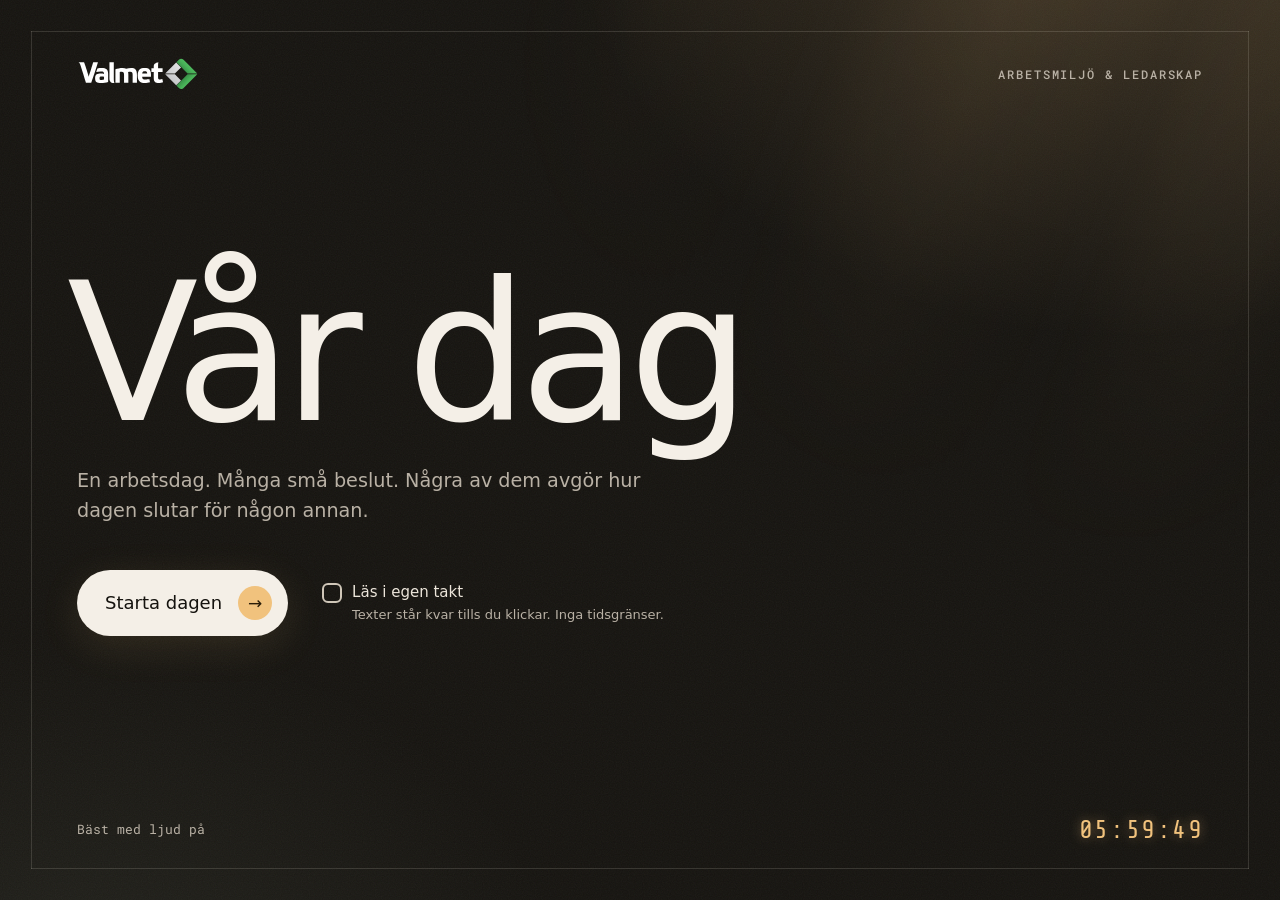
==== commit a8cdc517: "Varmt tema i den riktiga versionen + Google Sans i hela kursen - theme-warm.css laddas nu efter styl" ====
--- a/index.html
+++ b/index.html
@@ -7,8 +7,9 @@
   <link rel="icon" href="data:,">
   <link rel="preconnect" href="https://fonts.googleapis.com">
   <link rel="preconnect" href="https://fonts.gstatic.com" crossorigin>
-  <link href="https://fonts.googleapis.com/css2?family=Maven+Pro:wght@400;500;600;700;800&family=Share+Tech+Mono&family=Roboto+Mono:ital,wght@0,400;0,500;1,400&family=Caveat:wght@500;700&display=swap" rel="stylesheet">
+  <link href="https://fonts.googleapis.com/css2?family=Google+Sans:wght@400;500;600;700&family=Share+Tech+Mono&family=Roboto+Mono:ital,wght@0,400;0,500;1,400&family=Caveat:wght@500;700&display=swap" rel="stylesheet">
   <link rel="stylesheet" href="css/style.css">
+  <link rel="stylesheet" href="css/theme-warm.css">
 </head>
 <body>
   <div id="app">
@@ -86,8 +87,6 @@
         </div>
         <div class="hud__clock" id="hudClock">06:00</div>
         <div class="hud__right">
-          <div class="hud__progress" id="hudProgress"></div>
-          <button class="icon-btn icon-btn--pace js-pace" aria-pressed="false" aria-label="Läs i egen takt" title="Läs i egen takt">Aa</button>
           <button class="icon-btn js-mute" aria-label="Ljud av/på" title="Ljud av/på"></button>
         </div>
       </div>
--- a/css/style.css
+++ b/css/style.css
@@ -21,12 +21,13 @@
   --alarm: #ff3b30;
   --radius: 16px;
   --ease: cubic-bezier(.65, 0, .25, 1);
+  --ease-out: cubic-bezier(.22, 1, .36, 1); /* snabb start, mjuk landning: för hover och tryck */
   --paper: #f3efe4;        /* papper för stämpelkort och skiftrapport */
   --paper-ink: #1b2419;
   --ink-purple: #4a2a7a;   /* stämpelfärg */
   --hand: 'Caveat', 'Segoe Print', 'Bradley Hand', cursive;
   --mono: 'Roboto Mono', 'SFMono-Regular', Menlo, Consolas, monospace;
-  --font: 'Maven Pro', system-ui, -apple-system, 'Segoe UI', Roboto, sans-serif;
+  --font: 'Google Sans', 'Google Sans Text', system-ui, -apple-system, 'Segoe UI', Roboto, sans-serif;
   --lb: 11vh; /* letterbox-höjd */
 }
 
@@ -44,18 +45,19 @@
 .eyebrow { text-transform: uppercase; letter-spacing: .16em; font-size: 12px; font-weight: 600; color: var(--accent); margin: 0; }
 
 /* ------------------------------------------------------------ knappar */
-.btn { border: 0; border-radius: 999px; padding: 12px 22px; font-weight: 600; cursor: pointer; transition: transform .2s, background .2s, opacity .2s; }
-.btn:active { transform: scale(.97); }
+.btn { border: 0; border-radius: 999px; padding: 12px 22px; font-weight: 600; cursor: pointer; transition: transform .35s var(--ease-out), background-color .3s ease, box-shadow .3s ease, opacity .3s ease; }
+.btn:active { transform: scale(.97); transition-duration: .12s; }
 .btn:disabled { opacity: .35; cursor: not-allowed; }
 .btn--primary { background: var(--accent); color: #06210a; }
 .btn--primary:not(:disabled):hover { background: #67d671; }
 .btn--ghost { background: rgba(255,255,255,.08); color: var(--ink); box-shadow: inset 0 0 0 1px rgba(255,255,255,.18); }
 .btn--ghost:hover { background: rgba(255,255,255,.14); }
 .btn--lg { padding: 16px 30px; font-size: 18px; }
-.icon-btn { width: 40px; height: 40px; border-radius: 50%; border: 1px solid rgba(255,255,255,.22); background: rgba(12,16,12,.72); color: #fff; cursor: pointer; font-size: 17px; display: grid; place-items: center; }
+.icon-btn { width: 40px; height: 40px; border-radius: 50%; border: 1px solid rgba(255,255,255,.22); background: rgba(12,16,12,.72); color: #fff; cursor: pointer; font-size: 17px; display: grid; place-items: center; transition: background-color .3s ease, border-color .3s ease, transform .35s var(--ease-out); }
 .icon-btn.is-armed { width: auto; padding: 0 14px; border-radius: 999px; font-size: 13px; font-weight: 700; background: var(--alarm); }
 .icon-btn svg { width: 20px; height: 20px; display: block; }
-.icon-btn:hover { background: rgba(255,255,255,.16); }
+@media (hover: hover) { .icon-btn:hover { background: rgba(255,255,255,.16); border-color: rgba(255,255,255,.4); } }
+.icon-btn:active { transform: scale(.94); transition-duration: .12s; }
 :focus-visible { outline: 3px solid var(--accent); outline-offset: 3px; }
 
 /* ===================================================================== INTRO */
@@ -79,17 +81,15 @@
 .intro__title { margin: 0 0 clamp(18px, 2.4vw, 30px); font: 800 clamp(84px, 15vw, 220px)/.82 var(--font); letter-spacing: -.055em; color: #f2f5f0; margin-left: -.05em; }
 .intro__lead { margin: 0 0 clamp(28px, 3.5vw, 44px); max-width: 30em; font-size: clamp(18px, 1.55vw, 22px); line-height: 1.5; color: #cdd6c9; }
 .intro__actions { display: flex; align-items: center; gap: 18px 34px; flex-wrap: wrap; }
-.intro__start { display: inline-flex; align-items: center; gap: 16px; padding: 18px 18px 18px 28px; border-radius: 6px; border: 0; background: #f2f5f0; color: #101a11; font: 700 18px/1 var(--font); cursor: pointer; transition: transform .2s var(--ease), background .2s; }
-.intro__start:hover { transform: translateY(-2px); background: #fff; }
-.intro__arrow { display: grid; place-items: center; width: 30px; height: 30px; border-radius: 4px; background: var(--accent); color: #0d2a0e; font-size: 17px; }
-.intro__start:hover .intro__arrow { animation: nudge .8s ease-in-out infinite; }
-@keyframes nudge { 50% { transform: translateX(3px); } }
+.intro__start { display: inline-flex; align-items: center; gap: 16px; padding: 18px 18px 18px 28px; border-radius: 6px; border: 0; background: #f2f5f0; color: #101a11; font: 700 18px/1 var(--font); cursor: pointer; transition: transform .4s var(--ease-out), background-color .3s ease, box-shadow .4s ease; }
+@media (hover: hover) { .intro__start:hover { transform: translateY(-2px); background: #fff; box-shadow: 0 10px 28px rgba(0,0,0,.28); } }
+.intro__start:active { transform: translateY(0) scale(.98); transition-duration: .12s; }
+.intro__arrow { display: grid; place-items: center; width: 30px; height: 30px; border-radius: 4px; background: var(--accent); color: #0d2a0e; font-size: 17px; transition: transform .45s var(--ease-out); }
+@media (hover: hover) { .intro__start:hover .intro__arrow { transform: translateX(4px); } }
 .pace-toggle__box { width: 20px; height: 20px; border-radius: 5px; border: 2px solid #c9d3c6; display: grid; place-items: center; flex: none; }
 .pace-toggle.is-on .pace-toggle__box { background: var(--accent); border-color: var(--accent); }
 .pace-toggle.is-on .pace-toggle__box::after { content: '✓'; color: #0d2a0e; font-size: 13px; font-weight: 800; }
 .pace-toggle__sub { flex-basis: 100%; padding-left: 30px; font-size: 13px; color: #b9c4b5; }
-.icon-btn--pace { font: 700 14px/1 var(--font); }
-.icon-btn--pace.is-on { background: var(--accent); color: #0d2a0e; }
 .cap.is-waiting::after { content: 'Klicka för att fortsätta ›'; display: block; margin-top: 10px; font: 500 13px/1 var(--font); color: #cfd8cc; animation: blinkSoft 1.6s ease-in-out infinite; }
 @keyframes blinkSoft { 50% { opacity: .55; } }
 .pace-toggle { display: inline-flex; align-items: center; flex-wrap: wrap; gap: 4px 10px; padding: 8px 0; border: 0; background: none; color: #e6ece3; font: 500 15px/1.3 var(--font); cursor: pointer; text-align: left; }
@@ -138,8 +138,7 @@
 .tl-logo { height: clamp(34px, 5vw, 56px); width: auto; }
 .tl-header__actions { justify-self: end; display: flex; gap: 8px; }
 
-.tl-viewport { position: absolute; inset: 0; cursor: grab; touch-action: none; }
-.tl-viewport:active { cursor: grabbing; }
+.tl-viewport { position: absolute; inset: 0; touch-action: none; }
 .tl-world { position: absolute; left: 0; top: 0; transform-origin: 0 0; will-change: transform; }
 .tl-lines { position: absolute; left: 0; top: 0; width: 1px; height: 1px; overflow: visible; }
 .track { stroke: var(--track); stroke-width: 12; stroke-linecap: round; }
@@ -155,8 +154,10 @@
 .node { position: absolute; width: 0; height: 0; padding: 0; border: 0; background: none; cursor: default; transition: left .9s var(--ease), top .9s var(--ease), opacity .6s, filter .8s; --dir: 1; }
 .node--left { --dir: -1; }
 .node.is-new { opacity: 0; }
-
-.node__dot { position: absolute; z-index: 2; left: -15px; top: -15px; width: 30px; height: 30px; border-radius: 50%; background: #8f9a8c; box-shadow: 0 0 0 3px var(--bg), 0 0 0 5px rgba(255,255,255,.35); transition: .4s; }
+.node.is-flip .node__plat, .node.is-flip .node__label, .node.is-flip .node__arm { animation: nodeFlip .7s var(--ease-out) both; }
+@keyframes nodeFlip { from { opacity: 0; transform: translateY(10px); } }
+
+.node__dot { position: absolute; z-index: 2; left: -15px; top: -15px; width: 30px; height: 30px; border-radius: 50%; background: #8f9a8c; box-shadow: 0 0 0 3px var(--bg), 0 0 0 5px rgba(255,255,255,.35); transition: background-color .5s ease, box-shadow .5s ease, transform .45s var(--ease-out); }
 .node.is-played .node__dot { background: #c9cec6; }
 .node.is-next .node__dot, .node.is-culprit .node__dot { background: #f2f4f0; box-shadow: 0 0 0 3px var(--bg), 0 0 0 5px #fff, 0 0 20px 4px rgba(255,255,255,.5); }
 
@@ -169,8 +170,11 @@
 .node__plat { position: absolute; z-index: 1; top: 0; width: 250px; height: 0; }
 .node--right .node__plat { left: 145px; }
 .node--left .node__plat { right: 145px; }
-.node__disc { position: absolute; left: 0; top: -58px; width: 250px; height: 116px; border-radius: 50%; background: var(--disc); transition: box-shadow .5s, background .5s; }
-.node__prop { position: absolute; left: 50%; bottom: -14px; width: 190px; height: 190px; transform: translateX(-50%); transition: transform .5s var(--ease), filter .6s, opacity .6s; pointer-events: none; }
+.node__disc { position: absolute; left: 0; top: -58px; width: 250px; height: 116px; border-radius: 50%; background: var(--disc); transition: box-shadow .5s ease, background-color .5s ease, transform .6s var(--ease-out); }
+/* glöden pulserar via opacitet på ett eget lager (billigt att animera, till skillnad från box-shadow) */
+.node__disc::after { content: ''; position: absolute; inset: 0; border-radius: inherit; opacity: 0; pointer-events: none; transition: opacity .5s ease; }
+.node__prop { position: absolute; left: 50%; bottom: -14px; width: 190px; height: 190px; transform: translateX(-50%); transition: transform .7s var(--ease-out), filter .6s ease, opacity .6s ease; pointer-events: none; }
+.node__prop > * { will-change: transform; }
 .node__prop svg, .node__prop img { width: 100%; height: 100%; display: block; object-fit: contain; object-position: 50% 100%; filter: drop-shadow(0 10px 12px rgba(0,0,0,.35)); }
 .node__badge { position: absolute; right: 6px; top: -150px; min-width: 40px; height: 40px; padding: 0 8px; border-radius: 999px; background: var(--blue-badge); color: #fff; font-weight: 800; font-size: 17px; display: grid; place-items: center; box-shadow: 0 6px 14px rgba(0,0,0,.35); transition: opacity .5s; }
 
@@ -178,7 +182,7 @@
 .node__label { position: absolute; top: -18px; display: flex; flex-direction: column; gap: 6px; width: 220px; }
 .node--right .node__label { right: 32px; align-items: flex-end; text-align: right; }
 .node--left .node__label { left: 32px; align-items: flex-start; text-align: left; }
-.node__pill { display: inline-block; padding: 7px 12px; border-radius: 7px; background: #b4bdb1; color: #142014; font: 600 17px/1 var(--font); font-variant-numeric: tabular-nums; letter-spacing: .02em; transition: .4s; white-space: nowrap; }
+.node__pill { display: inline-block; padding: 7px 12px; border-radius: 7px; background: #b4bdb1; color: #142014; font: 600 17px/1 var(--font); font-variant-numeric: tabular-nums; letter-spacing: .02em; transition: background-color .5s ease, color .5s ease, box-shadow .5s ease; white-space: nowrap; }
 .node__title { font-size: 14px; color: #d0d8cd; line-height: 1.3; max-width: 200px; }
 .node__cta { font-size: 12px; font-weight: 700; letter-spacing: .14em; text-transform: uppercase; color: var(--accent); }
 
@@ -193,25 +197,78 @@
 .node.is-next, .node.is-culprit { cursor: pointer; z-index: 5; }
 .node.is-next .node__pill { background: #fff; color: #142014; box-shadow: 0 0 0 1px rgba(255,255,255,.6), 0 0 22px 4px rgba(150,230,140,.55); }
 .node.is-next .node__title { color: #fff; font-weight: 600; }
-.node.is-next .node__disc { background: rgba(170,200,165,.24); box-shadow: 0 0 0 4px var(--accent), 0 0 34px 8px rgba(92,201,95,.45); animation: rim 2s ease-in-out infinite; }
-.node.is-next .node__prop { animation: floaty 3.2s ease-in-out infinite; }
-.node.is-next:hover .node__prop { transform: translateX(-50%) translateY(-10px) scale(1.06); animation: none; }
-@keyframes rim { 50% { box-shadow: 0 0 0 4px var(--accent), 0 0 54px 16px rgba(92,201,95,.6); } }
-@keyframes floaty { 50% { transform: translateX(-50%) translateY(-8px); } }
+.node.is-next .node__disc { background: rgba(170,200,165,.24); box-shadow: 0 0 0 4px var(--accent), 0 0 34px 8px rgba(92,201,95,.45); }
+.node.is-next .node__disc::after { box-shadow: 0 0 54px 16px rgba(92,201,95,.45); animation: glowPulse 2.4s ease-in-out infinite; }
+.node.is-next .node__prop > * { animation: floaty 3.6s ease-in-out infinite; }
+@media (hover: hover) {
+  .node.is-next:hover .node__prop { transform: translateX(-50%) translateY(-8px) scale(1.06); }
+  .node.is-next:hover .node__disc { background-color: rgba(170,200,165,.32); }
+  .node.is-next:hover .node__dot { transform: scale(1.12); }
+}
+@keyframes glowPulse { 0%, 100% { opacity: .15; } 50% { opacity: 1; } }
+@keyframes floaty { 0%, 100% { transform: translateY(0); } 50% { transform: translateY(-8px); } }
 
 .node.is-chain .node__disc { box-shadow: 0 0 0 4px var(--alarm), 0 0 40px 10px rgba(255,59,48,.6); }
 .node.is-chain .node__pill { background: var(--alarm); color: #fff; }
-.node.is-culprit .node__disc { animation: culprit 1s ease-in-out infinite; background: rgba(255,176,32,.18); }
+.node.is-culprit .node__disc { background: rgba(255,176,32,.18); box-shadow: 0 0 0 5px #ffb020, 0 0 30px 8px rgba(255,176,32,.6); }
+.node.is-culprit .node__disc::after { box-shadow: 0 0 0 5px #fff4d6, 0 0 70px 24px rgba(255,176,32,.95); animation: glowPulse 1.4s ease-in-out infinite; }
 .node.is-culprit .node__pill { background: #ffb020; color: #3a2400; }
 .node.is-culprit .node__cta { color: #ffb020; }
-.node.is-culprit .node__prop { animation: floaty 2s ease-in-out infinite; }
-@keyframes culprit { 0%, 100% { box-shadow: 0 0 0 5px #ffb020, 0 0 30px 8px rgba(255,176,32,.6); } 50% { box-shadow: 0 0 0 5px #fff4d6, 0 0 70px 24px rgba(255,176,32,.95); } }
+.node.is-culprit .node__prop > * { animation: floaty 2.4s ease-in-out infinite; }
 .node.is-diving .node__prop { opacity: 0; transition-duration: .3s; }
 
 .node.is-dissolving { opacity: 0 !important; filter: blur(12px); transition-duration: 1.2s; }
 .node.is-dissolving .node__plat { transform: translateY(-40px) scale(.8); transition: transform 1.2s; }
 
-.tl-banner { position: absolute; left: 50%; bottom: max(5vh, 20px); transform: translate(-50%, 20px); opacity: 0; transition: .5s var(--ease); background: #121a12; border: 1px solid rgba(255,255,255,.18); border-left-width: 1px; border-radius: 4px; padding: 14px 22px; text-align: center; max-width: min(560px, calc(100vw - 32px)); pointer-events: none; }
+.tl-banner { position: absolute; left: 50%; bottom: max(5vh, 20px); transform: translate(-50%, 16px); opacity: 0; transition: opacity .5s ease, transform .6s var(--ease-out); background: #121a12; border: 1px solid rgba(255,255,255,.18); border-left-width: 1px; border-radius: 4px; padding: 14px 22px; text-align: center; max-width: min(560px, calc(100vw - 32px)); pointer-events: none; }
+/* ===================================================================== DAGEN ÄR KLAR */
+.timeline.is-done .seg.done { stroke: #9fe3a0; filter: drop-shadow(0 0 6px rgba(92,201,95,.6)); }
+.tl-end { position: absolute; z-index: 8; right: clamp(16px, 3vw, 40px); top: calc(50% + 34px); width: min(440px, calc(100vw - 32px)); max-height: calc(100vh - 116px);
+  display: flex; flex-direction: column; gap: 14px; padding: 28px 28px 22px; border-radius: 14px;
+  background: rgba(14,20,14,.78); backdrop-filter: blur(18px) saturate(1.2); -webkit-backdrop-filter: blur(18px) saturate(1.2);
+  border: 1px solid rgba(255,255,255,.14); box-shadow: 0 30px 80px rgba(0,0,0,.45);
+  opacity: 0; transform: translate(24px, -50%); transition: opacity .6s ease, transform .9s var(--ease-out); }
+.tl-end.is-on { opacity: 1; transform: translate(0, -50%); }
+.tl-end__eyebrow { margin: 0; font-size: 12px; font-weight: 700; letter-spacing: .16em; text-transform: uppercase; color: var(--accent); }
+.tl-end__title { margin: 0; font: 800 clamp(28px, 3vw, 36px)/1.08 var(--font); letter-spacing: -.02em; color: #f2f5f0; }
+.tl-end__sum { list-style: none; margin: 0; padding: 0; display: flex; flex-direction: column; gap: 8px; }
+.tl-end__sum li { position: relative; padding-left: 20px; font-size: 14px; line-height: 1.45; color: #d6ded3; }
+.tl-end__sum li::before { content: ''; position: absolute; left: 2px; top: 7px; width: 8px; height: 8px; border-radius: 50%; background: var(--accent); box-shadow: 0 0 0 3px rgba(92,201,95,.2); }
+.tl-end__pledge { margin: 0; padding: 12px 14px; border-left: 3px solid var(--accent); background: rgba(255,255,255,.05); border-radius: 0 8px 8px 0; font-size: 14px; line-height: 1.45; color: #eef3ec; font-style: italic; }
+.tl-end__pledge span { display: block; margin-bottom: 4px; font-style: normal; font-size: 11px; font-weight: 700; letter-spacing: .14em; text-transform: uppercase; color: #b9c4b5; }
+.tl-end__label { margin: 6px 0 0; font-size: 12px; font-weight: 700; letter-spacing: .14em; text-transform: uppercase; color: #b9c4b5; }
+.tl-end__cards { display: flex; flex-direction: column; gap: 10px; }
+.dcard { position: relative; display: flex; align-items: stretch; gap: 14px; width: 100%; padding: 0; overflow: hidden; text-align: left; cursor: pointer;
+  border-radius: 12px; border: 1.5px solid rgba(255,255,255,.75); background: rgba(236,239,234,.86); color: #151815;
+  backdrop-filter: blur(14px); -webkit-backdrop-filter: blur(14px); box-shadow: 0 6px 24px rgba(0,0,0,.18);
+  transition: transform .45s var(--ease-out), box-shadow .45s var(--ease-out), background-color .3s ease; }
+.dcard__img { flex: none; width: 76px; background: #c9d3c6 no-repeat 50% 6% / 230%; border-right: 1px solid rgba(0,0,0,.08); transition: background-size .6s var(--ease-out); }
+.dcard__body { display: flex; flex-direction: column; gap: 2px; padding: 12px 14px 12px 0; }
+.dcard__day { font-size: 11px; font-weight: 700; letter-spacing: .12em; text-transform: uppercase; color: #4c5a4a; }
+.dcard__day b { color: #2e7d32; }
+.dcard strong { font-size: 18px; line-height: 1.2; }
+.dcard small { font-size: 13px; color: #3c463b; }
+.dcard__cta { margin-top: 6px; font-size: 13px; font-weight: 700; color: #1d5e22; }
+.dcard__cta::after { content: ' →'; display: inline-block; transition: transform .45s var(--ease-out); }
+@media (hover: hover) {
+  .dcard:not([disabled]):hover { transform: translateY(-2px); background-color: rgba(246,248,244,.95); box-shadow: 0 14px 34px rgba(0,0,0,.28); }
+  .dcard:not([disabled]):hover .dcard__img { background-size: 245%; }
+  .dcard:not([disabled]):hover .dcard__cta::after { transform: translateX(3px); }
+}
+.dcard:active:not([disabled]) { transform: scale(.985); transition-duration: .12s; }
+.dcard[disabled] { cursor: default; opacity: .55; background: rgba(236,239,234,.55); }
+.dcard[disabled] .dcard__cta { color: #4c5a4a; } .dcard[disabled] .dcard__cta::after { content: ''; }
+.tl-end__foot { display: flex; flex-wrap: wrap; gap: 6px 18px; margin-top: 2px; }
+.tl-end__link { padding: 4px 0; border: 0; background: none; color: #cfd8cc; font-size: 13px; font-weight: 600; cursor: pointer; text-decoration: underline; text-decoration-color: rgba(207,216,204,.4); text-underline-offset: 3px; transition: color .3s ease, text-decoration-color .3s ease; }
+@media (hover: hover) { .tl-end__link:hover { color: #fff; text-decoration-color: #fff; } }
+@media (max-width: 899px) {
+  .tl-end { top: auto; bottom: 16px; left: 50%; right: auto; padding: 20px 18px 16px; gap: 10px; transform: translate(-50%, 24px); }
+  .tl-end.is-on { transform: translate(-50%, 0); }
+  .tl-end__title { font-size: 26px; }
+  .tl-end__pledge { display: none; }
+  .dcard__img { width: 60px; }
+}
+@media (max-height: 640px) { .tl-end__sum li:nth-child(n+2) { display: none; } .tl-end__pledge { display: none; } }
 .tl-banner.is-on { opacity: 1; transform: translate(-50%, 0); }
 .tl-banner small { display: block; color: #d3dad0; margin-top: 4px; font-size: 13px; }
 .tl-banner__time { font-weight: 800; color: var(--accent); margin-right: 6px; font-variant-numeric: tabular-nums; }
@@ -228,9 +285,9 @@
 .rewind { position: fixed; inset: 0; z-index: 40; display: grid; place-content: center; text-align: center; background: rgba(5,8,12,.85); opacity: 0; visibility: hidden; transition: opacity .4s, visibility 0s .4s; }
 .rewind.is-on { opacity: 1; visibility: visible; transition: opacity .3s; }
 .rewind__lines { position: absolute; inset: 0; background: repeating-linear-gradient(0deg, rgba(255,255,255,.05) 0 2px, transparent 2px 5px); animation: vhs .25s steps(3) infinite; }
-.rewind__lines::after { content: ''; position: absolute; left: 0; right: 0; height: 12vh; background: linear-gradient(transparent, rgba(255,255,255,.12), transparent); animation: vhsBar 1s linear infinite; }
+.rewind__lines::after { content: ''; position: absolute; left: 0; right: 0; top: 0; height: 12vh; background: linear-gradient(transparent, rgba(255,255,255,.12), transparent); animation: vhsBar 1s linear infinite; }
 @keyframes vhs { 50% { transform: translateY(3px); } }
-@keyframes vhsBar { from { top: 110%; } to { top: -20%; } }
+@keyframes vhsBar { from { transform: translateY(110vh); } to { transform: translateY(-20vh); } }
 .rewind__clock { font-family: 'Share Tech Mono', monospace; font-size: clamp(80px, 18vw, 200px); color: #fff; text-shadow: -4px 0 rgba(255,0,80,.7), 4px 0 rgba(0,200,255,.7); position: relative; }
 .rewind__label { font-weight: 700; letter-spacing: .3em; text-transform: uppercase; color: #ffb020; position: relative; }
 
@@ -245,6 +302,8 @@
 .env__tone { position: absolute; inset: 0; pointer-events: none; }
 .env__tone--dim { background: rgba(10,14,30,.35); }
 .env__tone--dark { background: linear-gradient(rgba(8,12,28,.55), rgba(8,12,28,.35)); }
+.env--dusk .env__video { filter: brightness(.62) saturate(1.2) sepia(.3) hue-rotate(-18deg) contrast(1.08); }
+.env__tone--dusk { background: linear-gradient(180deg, rgba(80,40,140,.55) 0%, rgba(230,100,70,.28) 45%, rgba(20,12,30,.45) 100%); mix-blend-mode: multiply; }
 .env__tone--warm { background: radial-gradient(70% 60% at 50% 40%, rgba(255,190,110,.22), rgba(120,60,10,.12)); mix-blend-mode: soft-light; }
 .hotspots { position: absolute; inset: 0; pointer-events: none; }
 
@@ -285,11 +344,6 @@
 .hud__clock.flip { animation: flip .6s var(--ease); }
 @keyframes flip { 0% { transform: translateX(-50%) rotateX(90deg); opacity: 0; } 100% { transform: translateX(-50%); opacity: 1; } }
 .hud__right { margin-left: auto; display: flex; align-items: center; gap: 14px; }
-.hud__progress { position: relative; display: flex; gap: 9px; align-items: center; padding: 0 2px; }
-.hud__progress::before { content: ''; position: absolute; left: 0; right: 0; top: 50%; height: 2px; margin-top: -1px; background: rgba(255,255,255,.28); }
-.pdot { position: relative; width: 2px; height: 8px; background: rgba(255,255,255,.45); transition: .4s; }
-.pdot.is-done { background: #fff; height: 10px; }
-.pdot.is-now { width: 4px; height: 18px; border-radius: 1px; background: var(--accent); box-shadow: 0 0 0 2px rgba(6,8,6,.8); }
 
 /* ------------------------------------------------------------ letterbox */
 .letterbox i { position: absolute; left: 0; right: 0; height: var(--lb); background: #000; z-index: 5; transition: transform .8s var(--ease); }
@@ -348,7 +402,7 @@
 @keyframes memOut { to { opacity: 0; transform: translateX(-20px); } }
 
 /* ------------------------------------------------------------ val */
-.choice { position: absolute; z-index: 10; left: 50%; bottom: 5vh; transform: translate(-50%, 40px); width: min(880px, calc(100vw - 32px)); opacity: 0; pointer-events: none; transition: .5s var(--ease); }
+.choice { position: absolute; z-index: 10; left: 50%; bottom: 5vh; transform: translate(-50%, 40px); width: min(880px, calc(100vw - 32px)); opacity: 0; pointer-events: none; transition: opacity .5s ease, transform .7s var(--ease-out); }
 .choice.is-on { opacity: 1; transform: translate(-50%, 0); pointer-events: auto; }
 .choice__head { display: flex; align-items: center; gap: 14px; margin-bottom: 14px; }
 .choice__prompt { margin: 0; padding: 10px 18px; border-radius: 8px; background: rgba(16,20,16,.82); font-size: clamp(22px, 2.6vw, 32px); font-weight: 800; letter-spacing: -.01em; }
@@ -360,16 +414,16 @@
 .choice__opts--grid .opt { max-width: none; }
 @media (max-width: 560px) { .choice__opts--grid { grid-template-columns: 1fr; } .opt { min-height: 56px; padding: 12px 18px; } }
 /* valknappar: ljust frostat glas, vit kant, mörk centrerad text */
-.opt { position: relative; flex: 1 1 260px; max-width: 520px; min-height: 76px; display: flex; flex-direction: column; align-items: center; justify-content: center; gap: 2px; text-align: center; padding: 18px 28px; border-radius: 12px; border: 1.5px solid rgba(255,255,255,.75); background: rgba(236,239,234,.84); backdrop-filter: blur(14px) saturate(1.2); -webkit-backdrop-filter: blur(14px) saturate(1.2); color: #151815; font: 500 clamp(16px, 1.35vw, 19px)/1.3 var(--font); cursor: pointer; box-shadow: 0 6px 24px rgba(0,0,0,.18); transition: transform .2s var(--ease), background .2s, box-shadow .2s, opacity .3s; }
-.opt:hover:not(:disabled) { transform: translateY(-3px); background: rgba(245,247,243,.78); box-shadow: 0 10px 30px rgba(0,0,0,.25); }
-.opt:active:not(:disabled) { transform: scale(.98); }
+.opt { position: relative; flex: 1 1 260px; max-width: 520px; min-height: 76px; display: flex; flex-direction: column; align-items: center; justify-content: center; gap: 2px; text-align: center; padding: 18px 28px; border-radius: 12px; border: 1.5px solid rgba(255,255,255,.75); background: rgba(236,239,234,.84); backdrop-filter: blur(14px) saturate(1.2); -webkit-backdrop-filter: blur(14px) saturate(1.2); color: #151815; font: 500 clamp(16px, 1.35vw, 19px)/1.3 var(--font); cursor: pointer; box-shadow: 0 6px 24px rgba(0,0,0,.18); transition: transform .45s var(--ease-out), background-color .3s ease, border-color .3s ease, box-shadow .45s var(--ease-out), opacity .4s ease; }
+@media (hover: hover) { .opt:hover:not(:disabled) { transform: translateY(-3px); background-color: rgba(245,247,243,.92); border-color: #fff; box-shadow: 0 14px 34px rgba(0,0,0,.26); } }
+.opt:active:not(:disabled) { transform: translateY(0) scale(.985); transition-duration: .12s; }
 .opt kbd { display: none; }
 .opt small { display: block; font-weight: 500; font-size: .82em; color: #333a32; margin-top: 2px; }
 .opt__tag { position: absolute; top: -10px; right: 12px; font-size: 12px; text-transform: uppercase; letter-spacing: .1em; font-weight: 700; background: #ffb020; color: #3a2400; padding: 3px 8px; border-radius: 999px; }
 .opt__tag--new { background: var(--accent); color: #0d2a0e; }
-.opt.is-fresh { animation: freshIn .9s var(--ease) backwards .25s, freshGlow 2.4s ease-in-out infinite 1.2s; }
+.opt.is-fresh { animation: freshIn .9s var(--ease-out) backwards .25s; }
+.opt.is-fresh::after { content: ''; position: absolute; inset: -1.5px; border-radius: inherit; pointer-events: none; box-shadow: 0 0 0 2px rgba(92,201,95,.7), 0 0 28px 4px rgba(92,201,95,.45); opacity: 0; animation: glowPulse 2.6s ease-in-out infinite 1.2s; }
 @keyframes freshIn { from { opacity: 0; transform: translateY(14px) scale(.96); } }
-@keyframes freshGlow { 50% { box-shadow: 0 0 0 2px rgba(92,201,95,.7), 0 0 28px 4px rgba(92,201,95,.45); } }
 .opt:disabled { opacity: .45; cursor: not-allowed; }
 .choice.is-picked .opt:not(.is-picked) { opacity: 0; transform: scale(.96); }
 .opt.is-picked { background: rgba(255,255,255,.95); border-color: #fff; box-shadow: 0 0 0 3px rgba(92,201,95,.85), 0 10px 30px rgba(0,0,0,.25); transform: scale(1.02); }
@@ -382,19 +436,56 @@
 
 /* hotspots i scenen */
 .hotspot { position: absolute; pointer-events: auto; background: none; border: 0; cursor: pointer; padding: 0; border-radius: 12px; }
+.hotspot::before { content: ''; position: absolute; inset: 0; border-radius: inherit; background: radial-gradient(closest-side, rgba(255,255,255,.14), transparent); opacity: 0; transition: opacity .45s ease; pointer-events: none; }
 /* diskret markering: en liten pulserande punkt på föremålet, etiketten visas först vid hover/fokus */
 .hotspot__pulse { position: absolute; left: 50%; top: 6%; width: 16px; height: 16px; margin: -8px 0 0 -8px; border-radius: 50%; background: #fff; box-shadow: 0 0 0 4px rgba(255,255,255,.25), 0 2px 8px rgba(0,0,0,.5); }
 .hotspot__pulse::after { content: ''; position: absolute; inset: -4px; border-radius: 50%; border: 2px solid #fff; animation: hotRing 1.8s ease-out infinite; }
 @keyframes hotRing { from { transform: scale(1); opacity: .9; } to { transform: scale(3.2); opacity: 0; } }
-.hotspot:hover, .hotspot:focus-visible { background: radial-gradient(closest-side, rgba(255,255,255,.14), transparent); }
+.hotspot:hover::before, .hotspot:focus-visible::before { opacity: 1; }
+.hotspot__pulse { transition: transform .4s var(--ease-out); }
+@media (hover: hover) { .hotspot:hover .hotspot__pulse { transform: scale(1.25); } }
 .hotspot:focus-visible { outline: 2px solid #fff; outline-offset: 4px; }
-.hotspot__label { position: absolute; left: 50%; bottom: calc(94% + 16px); transform: translate(-50%, 4px); white-space: nowrap; background: rgba(16,20,16,.88); color: #fff; font-weight: 600; font-size: 14px; padding: 6px 12px; border-radius: 6px; opacity: 0; transition: opacity .2s, transform .2s var(--ease); pointer-events: none; }
+.hotspot__label { position: absolute; left: 50%; bottom: calc(94% + 16px); transform: translate(-50%, 4px); white-space: nowrap; background: rgba(16,20,16,.88); color: #fff; font-weight: 600; font-size: 14px; padding: 6px 12px; border-radius: 6px; opacity: 0; transition: opacity .3s ease, transform .4s var(--ease-out); pointer-events: none; }
 .hotspot:hover .hotspot__label, .hotspot:focus-visible .hotspot__label { opacity: 1; transform: translate(-50%, 0); }
 @media (hover: none) { .hotspot__label { opacity: 1; transform: translate(-50%, 0); } }
 
-.skip { position: absolute; z-index: 11; right: 22px; bottom: calc(var(--lb) + 14px); color: #fff; background: rgba(12,16,12,.8); border: 1px solid rgba(255,255,255,.2); border-radius: 999px; padding: 8px 14px; font-size: 13px; cursor: pointer; opacity: 0; pointer-events: none; transition: .4s; }
+/* mobilnotis (t.ex. mejl kl 07:05) */
+.notif { position: absolute; z-index: 9; top: calc(var(--lb) + 18px); right: 24px; width: min(360px, calc(100vw - 32px)); padding: 12px 16px 14px; border-radius: 18px;
+  background: rgba(246,248,245,.9); backdrop-filter: blur(18px) saturate(1.3); -webkit-backdrop-filter: blur(18px) saturate(1.3); color: #151815;
+  box-shadow: 0 18px 40px rgba(0,0,0,.35), inset 0 0 0 1px rgba(255,255,255,.7); opacity: 0; transform: translateY(-18px) scale(.98);
+  transition: opacity .5s ease, transform .7s var(--ease-out); }
+.notif.is-on { opacity: 1; transform: none; }
+.notif__top { display: flex; justify-content: space-between; align-items: center; margin-bottom: 6px; font-size: 12px; color: #4a524a; }
+.notif__app { font-weight: 700; letter-spacing: .06em; text-transform: uppercase; }
+.notif__stamp { position: relative; font-variant-numeric: tabular-nums; }
+.notif__from { display: block; font-size: 15px; }
+.notif__subj { display: block; font-size: 14px; font-weight: 600; }
+.notif__text { margin: 2px 0 0; font-size: 14px; line-height: 1.4; color: #2b312b; }
+.notif__sig { position: absolute; left: -26px; top: 50%; width: 20px; height: 20px; margin-top: -10px; padding: 0; border: 0; background: none; cursor: pointer; }
+.notif__sig .hotspot__pulse { left: 50%; top: 50%; width: 12px; height: 12px; margin: -6px 0 0 -6px; background: #e0a100; box-shadow: 0 0 0 3px rgba(224,161,0,.25); }
+.notif__sig .hotspot__pulse::after { border-color: #e0a100; }
+
+/* "Du lade märke till något" – kvitto när en signal upptäcks */
+.sighost { position: absolute; z-index: 9; left: 24px; top: 90px; pointer-events: none; }
+.is-cinematic .sighost { top: calc(var(--lb) + 18px); }
+.sigtoast { display: flex; gap: 12px; align-items: center; max-width: min(400px, calc(100vw - 48px)); padding: 12px 16px; border-radius: 10px; background: rgba(16,20,16,.9); color: #fff; font-size: 15px; line-height: 1.4;
+  box-shadow: 0 12px 30px rgba(0,0,0,.35); border-left: 3px solid #e0a100; opacity: 0; transform: translateX(-16px); transition: opacity .45s ease, transform .6s var(--ease-out); }
+.sigtoast.is-on { opacity: 1; transform: none; }
+.sigtoast svg { flex: none; width: 24px; height: 24px; color: #f2c14e; }
+.sigtoast small { display: block; font-size: 12px; font-weight: 700; letter-spacing: .08em; text-transform: uppercase; color: #f2c14e; margin-bottom: 2px; }
+
+/* person i scenen (Emma) – utklippt bild ovanpå miljön */
+.ov-person { pointer-events: none; position: absolute; transform: translateX(-50%); filter: drop-shadow(0 18px 24px rgba(0,0,0,.35)); animation: personIn .9s var(--ease-out) both; }
+@keyframes personIn { from { opacity: 0; transform: translateX(-50%) translateY(2%); } }
+
+/* lapp på Emmas skärm (11:10) */
+.ov-note { pointer-events: none; position: absolute; left: 73.5%; top: 36%; width: 9%; aspect-ratio: 1; padding: .5%; background: linear-gradient(160deg, #fff3a6, #f6df6b); color: #3a3410;
+  font: 700 calc(max(100vw, 177.78vh) * 0.0105)/1.15 var(--hand); transform: rotate(4deg); box-shadow: 0 6px 14px rgba(0,0,0,.35); }
+.ov-note s { opacity: .55; font-weight: 500; }
+
+.skip { position: absolute; z-index: 11; right: 22px; bottom: calc(var(--lb) + 14px); color: #fff; background: rgba(12,16,12,.8); border: 1px solid rgba(255,255,255,.2); border-radius: 999px; padding: 8px 14px; font-size: 13px; cursor: pointer; opacity: 0; pointer-events: none; transition: opacity .4s ease, background-color .3s ease; }
 .skip.is-on { opacity: 1; pointer-events: auto; }
-.skip.is-on:hover { opacity: 1; }
+@media (hover: hover) { .skip.is-on:hover { background-color: rgba(30,38,30,.92); } }
 
 /* ------------------------------------------------------------ paneler */
 .panel-host { position: absolute; inset: 0; z-index: 12; pointer-events: none; }
@@ -411,6 +502,27 @@
 .mirror__stage { display: grid; grid-template-columns: auto minmax(0, 380px); grid-template-areas: "mirror info" "tabs info"; gap: 16px 56px; align-items: center; justify-items: center; }
 .mirror__prompt { margin: 0; padding: 10px 20px; border-radius: 8px; background: rgba(14,20,14,.8); font-size: clamp(22px, 2.6vw, 34px); }
 .mirror { grid-area: mirror; position: relative; display: grid; place-items: center; }
+.mirror { perspective: 1200px; }
+.mirror__frame { transform: rotateX(var(--rx, 0deg)) rotateY(var(--ry, 0deg)); transform-style: preserve-3d; will-change: transform; }
+.mirror__fog { position: absolute; inset: 0; width: 100%; height: 100%; z-index: 4; pointer-events: none; transition: opacity 1.1s ease; filter: blur(2px); }
+.is-clear .mirror__fog { opacity: 0; }
+.mirror__hint { position: absolute; left: 50%; top: 50%; z-index: 6; display: flex; flex-direction: column; align-items: center; gap: 8px; margin: 0; transform: translate(-50%, -50%); color: #23313a; font: 600 16px/1.2 var(--font); pointer-events: none; transition: opacity .5s; }
+.mirror__hint svg { width: 44px; height: 44px; animation: wipeHint 2.2s ease-in-out infinite; }
+@keyframes wipeHint { 0%, 100% { transform: translateX(-16px) rotate(-8deg); } 50% { transform: translateX(16px) rotate(8deg); } }
+.is-clear .mirror__hint { opacity: 0; }
+.is-fogged .mirror__glass { cursor: crosshair; }
+/* medan spegeln är immig står den i mitten; när infon kommer glider den åt sidan */
+.mirror, .mirror__tabs { transition: transform 1s var(--ease), opacity .7s ease; }
+@media (min-width: 721px) { .is-fogged .mirror { transform: translateX(218px); } .is-fogged .mirror__tabs { transform: translateX(218px) translateY(10px); } }
+.is-fogged .mirror__nav, .is-fogged .mirror__tabs, .is-fogged .mirror__info { opacity: 0; pointer-events: none; transform: translateY(10px); }
+.mirror__tabs, .mirror__info { transition: opacity .7s ease, transform .7s var(--ease); }
+.is-clear .mirror__info { transition-delay: .25s; } .is-clear .mirror__tabs { transition-delay: .4s; }
+/* ljussvep över glaset vid byte */
+.mirror__glass::after { content: ''; position: absolute; inset: -10% -60%; z-index: 5; pointer-events: none; background: linear-gradient(105deg, transparent 40%, rgba(255,255,255,.28) 50%, transparent 60%); transform: translateX(-100%); }
+.mirror__glass.is-sweep::after { animation: sweep .8s ease-out; }
+@keyframes sweep { to { transform: translateX(100%); } }
+.panel--mirror.is-picked .mirror__frame { transition: transform 1.2s cubic-bezier(.7,0,.3,1), opacity 1.2s ease; transform: scale(2.6); opacity: 0; }
+.panel--mirror.is-picked .mirror__info, .panel--mirror.is-picked .mirror__tabs, .panel--mirror.is-picked .mirror__nav, .panel--mirror.is-picked .mirror__head { opacity: 0; transition: opacity .4s; }
 .mirror__frame { --h: min(60vh, 560px); width: calc(var(--h) * .66); height: var(--h); padding: 12px; border-radius: 50% 50% 14px 14px / 28% 28% 14px 14px;
   background: linear-gradient(135deg, #eef2f5, #8e99a4 30%, #f6f8fa 52%, #7c8792 75%, #dfe5ea); box-shadow: 0 30px 70px rgba(0,0,0,.55), inset 0 0 0 1px rgba(255,255,255,.6); }
 .mirror__glass { position: relative; width: 100%; height: 100%; overflow: hidden; border-radius: inherit; cursor: grab; touch-action: pan-y;
@@ -418,21 +530,32 @@
 .mirror__glass:active { cursor: grabbing; }
 .mirror__glass:focus-visible { outline: 3px solid var(--accent); outline-offset: 6px; }
 .mirror__track { --drag: 0px; position: absolute; inset: 0; }
-.mirror__slide { position: absolute; left: 50%; bottom: 3%; height: 92%; margin: 0; aspect-ratio: .42; transform-origin: 50% 100%;
-  transform: translateX(calc(-50% + var(--off) * 78% + var(--drag))) scale(calc(1 - .28 * var(--a)));
+.mirror__slide { position: absolute; left: 50%; top: 15%; height: 225%; margin: 0; aspect-ratio: .36; transform-origin: 50% 8%;
+  /* inzoomad i ögonhöjd: ögonen hamnar runt en tredjedel ner i glaset, grannarna skymtar vid kanterna */
+  transform: translateX(calc(-50% + var(--off) * 66% + var(--drag))) scale(calc(1 - .22 * var(--a)));
   opacity: calc(1 - .55 * var(--a)); filter: blur(calc(var(--a) * 3px)) brightness(calc(1 - .25 * var(--a)));
   transition: transform .55s var(--ease), opacity .55s, filter .55s; z-index: calc(2 - var(--a)); }
 .mirror__track.is-drag .mirror__slide { transition: none; }
 /* spegelbild: vänd och lätt kall ton */
-.mirror__slide img { width: 100%; height: 100%; object-fit: contain; object-position: 50% 100%; transform: scaleX(-1); filter: saturate(.92) contrast(1.02); pointer-events: none; user-select: none; }
+.mirror__slide img, .mirror__slide video { position: absolute; inset: 0; width: 100%; height: 100%; object-fit: contain; object-position: 50% 0; transform: scaleX(-1); filter: saturate(.92) contrast(1.02); pointer-events: none; user-select: none; transition: opacity .4s ease; }
+.mirror__slide video { opacity: 0; }
+.mirror__slide.has-wave video { opacity: 1; } .mirror__slide.has-wave img { opacity: 0; }
+/* hälsning när personen kliver fram, sedan en lugn andning */
+.mirror__slide.is-center img { animation: mirrorBreath 5s ease-in-out infinite 1.4s; transform-origin: 50% 20%; }
+.mirror__slide.is-greet img { animation: mirrorGreet 1.3s var(--ease-out), mirrorBreath 5s ease-in-out infinite 1.4s; }
+@keyframes mirrorGreet { 0% { transform: scaleX(-1) translateY(1.2%) rotate(0); } 35% { transform: scaleX(-1) translateY(-.6%) rotate(-1.6deg); } 65% { transform: scaleX(-1) translateY(0) rotate(1deg); } 100% { transform: scaleX(-1) translateY(0) rotate(0); } }
+@keyframes mirrorBreath { 0%, 100% { transform: scaleX(-1) translateY(0) scale(1); } 50% { transform: scaleX(-1) translateY(-.25%) scale(1.006); } }
+@media (prefers-reduced-motion: reduce) { .mirror__slide img { animation: none !important; } }
 .mirror__slide:not(.is-center) { cursor: pointer; }
-.mirror__sheen { position: absolute; inset: 0; pointer-events: none; z-index: 5;
+.mirror__sheen { position: absolute; inset: 0; pointer-events: none; z-index: 5; transform: translateX(var(--sx, 0%));
   background: linear-gradient(115deg, transparent 30%, rgba(255,255,255,.16) 42%, transparent 50%, transparent 64%, rgba(255,255,255,.08) 70%, transparent 76%),
               radial-gradient(70% 40% at 50% 0%, rgba(255,255,255,.12), transparent 70%),
               linear-gradient(transparent 80%, rgba(20,26,36,.5)); }
-.mirror__nav { position: absolute; top: 50%; width: 52px; height: 52px; margin-top: -26px; border-radius: 50%; border: 1.5px solid rgba(255,255,255,.75); background: rgba(236,239,234,.86); color: #151815; display: grid; place-items: center; cursor: pointer; box-shadow: 0 8px 22px rgba(0,0,0,.3); transition: transform .2s var(--ease); }
+.mirror__nav { position: absolute; top: 50%; width: 52px; height: 52px; margin-top: -26px; border-radius: 50%; border: 1.5px solid rgba(255,255,255,.75); background: rgba(236,239,234,.86); color: #151815; display: grid; place-items: center; cursor: pointer; box-shadow: 0 8px 22px rgba(0,0,0,.3); }
 .mirror__nav svg { width: 24px; height: 24px; }
-.mirror__nav:hover { transform: scale(1.08); }
+.mirror__nav svg { transition: transform .4s var(--ease-out); }
+.mirror__nav { transition: opacity .7s ease, transform .7s var(--ease), background-color .3s ease, box-shadow .4s ease; }
+@media (hover: hover) { .mirror__nav:hover { background-color: #fff; box-shadow: 0 12px 28px rgba(0,0,0,.35); } .mirror__nav--prev:hover svg { transform: translateX(-2px); } .mirror__nav--next:hover svg { transform: translateX(2px); } }
 .mirror__nav--prev { left: -72px; } .mirror__nav--next { right: -72px; }
 .mirror__tabs { grid-area: tabs; display: flex; gap: 8px; padding: 6px; border-radius: 999px; background: rgba(14,20,14,.8); }
 .mirror__tab { display: inline-flex; align-items: center; gap: 8px; padding: 5px 14px 5px 5px; text-align: left; line-height: 1.15; border-radius: 999px; border: 0; background: transparent; color: #dfe5dc; font: 600 15px/1 var(--font); cursor: pointer; }
@@ -516,9 +639,9 @@
 .mailwin__bar span { margin-left: 10px; font-weight: 600; }
 .mailwin__help { margin: 0; padding: 14px 18px 6px; font-size: 14px; color: #444; }
 .mailwin__list { list-style: none; margin: 0; padding: 6px 12px; }
-.mail { width: 100%; display: flex; gap: 14px; align-items: center; text-align: left; padding: 14px 10px; border: 0; border-radius: 10px; background: none; cursor: pointer; color: #111; border-bottom: 1px solid #eee; transition: background .2s; }
-.mail:hover { background: #eef5ff; }
-.mail__rank { flex: none; width: 34px; height: 34px; border-radius: 50%; border: 2px dashed #bbb; display: grid; place-items: center; font-weight: 800; color: #fff; transition: .3s var(--ease); }
+.mail { width: 100%; display: flex; gap: 14px; align-items: center; text-align: left; padding: 14px 10px; border: 0; border-radius: 10px; background: none; cursor: pointer; color: #111; border-bottom: 1px solid #eee; transition: background-color .3s ease; }
+@media (hover: hover) { .mail:hover { background-color: #eef5ff; } }
+.mail__rank { flex: none; width: 34px; height: 34px; border-radius: 50%; border: 2px dashed #bbb; display: grid; place-items: center; font-weight: 800; color: #fff; transition: background-color .3s ease, border-color .3s ease, transform .45s var(--ease-out); }
 .mail.is-ranked .mail__rank { background: var(--blue-badge); border: 0; transform: scale(1.1); }
 .mail__body { display: flex; flex-direction: column; min-width: 0; }
 .mail__body b { font-size: 12px; color: #666; font-weight: 600; }
@@ -593,7 +716,7 @@
 .recap__was { display: block; color: #5d665b; font-weight: 400; text-decoration: none; }
 
 .scale { display: flex; justify-content: space-between; gap: 8px; padding-top: 4px; }
-.scale__pt { flex: 1; height: 52px; border-radius: 4px; border: 1.5px solid rgba(27,36,25,.4); background: #fbf9f3; cursor: pointer; display: grid; place-items: center; transition: background .2s, border-color .2s; color: var(--paper-ink); font: 600 17px/1 var(--mono); }
+.scale__pt { flex: 1; height: 52px; border-radius: 4px; border: 1.5px solid rgba(27,36,25,.4); background: #fbf9f3; cursor: pointer; display: grid; place-items: center; transition: background-color .3s ease, border-color .3s ease, transform .35s var(--ease-out); color: var(--paper-ink); font: 600 17px/1 var(--mono); }
 .scale__pt i { display: none; }
 .scale__pt::before { content: attr(data-v); }
 .scale__pt:hover { border-color: var(--paper-ink); background: #fff; }
@@ -607,8 +730,8 @@
 .takeaways strong { display: block; color: var(--paper-ink); font-size: 18px; margin-bottom: 2px; }
 
 .commits { display: grid; gap: 6px; }
-.commit { display: flex; gap: 14px; align-items: center; padding: 11px 4px; border-bottom: 1px solid rgba(27,36,25,.14); cursor: pointer; font-weight: 500; color: var(--paper-ink); }
-.commit:hover { background: rgba(255,255,255,.5); }
+.commit { display: flex; gap: 14px; align-items: center; padding: 11px 4px; border-bottom: 1px solid rgba(27,36,25,.14); cursor: pointer; font-weight: 500; color: var(--paper-ink); transition: background-color .3s ease; }
+@media (hover: hover) { .commit:hover { background-color: rgba(255,255,255,.5); } }
 .commit input { position: absolute; opacity: 0; pointer-events: none; }
 .commit__box { flex: none; width: 24px; height: 24px; border-radius: 3px; border: 2px solid var(--paper-ink); display: grid; place-items: center; background: #fbf9f3; }
 .commit input:checked + .commit__box::after { content: '✓'; color: #1f3b8a; font: 700 26px/1 var(--hand); transform: translate(2px, -3px) rotate(-6deg); }
@@ -751,13 +874,21 @@
 .fab--alarm .fab__panel i:nth-child(3) { background: #ff2a1a; box-shadow: 0 0 14px #ff2a1a; }
 .fab--alarm .fab__lamps i { background: linear-gradient(rgba(255,60,40,.3), transparent); }
 
-/* ---- spegel */
-.spegel { position: absolute; inset: 0; overflow: hidden; background: #1b1e2a; }
-.spegel__bg { filter: blur(14px) brightness(.45) saturate(.8); transform: scale(1.1); }
-.spegel__frame { position: absolute; left: 50%; top: 50%; width: 46%; height: 84%; transform: translate(-50%, -50%); border-radius: 48% 48% 10px 10px / 30% 30% 10px 10px; padding: 1.2%; background: linear-gradient(135deg, #e8edf2, #8f9aa6, #f3f6f9, #7d8894); box-shadow: 0 30px 80px rgba(0,0,0,.6); }
-.spegel__glass { width: 100%; height: 100%; border-radius: inherit; background: linear-gradient(160deg, rgba(220,230,245,.35), rgba(120,140,170,.25) 40%, rgba(220,230,245,.3)), #3a4256; position: relative; overflow: hidden; }
-.spegel__glass::after { content: ''; position: absolute; inset: -20%; background: radial-gradient(40% 30% at 30% 30%, rgba(255,255,255,.35), transparent 70%); animation: fog 8s ease-in-out infinite alternate; }
-@keyframes fog { to { transform: translate(20%, 25%); opacity: .5; } }
+/* ---- spegel: badrum med kakel, varm lampa, handfat och ånga */
+.spegel { position: absolute; inset: 0; overflow: hidden; background: #18242a; }
+.spegel__tiles { position: absolute; inset: 0; background:
+  linear-gradient(rgba(10,16,20,.35), rgba(10,16,20,.65)),
+  repeating-linear-gradient(0deg, rgba(0,0,0,.35) 0 2px, transparent 2px 54px),
+  repeating-linear-gradient(90deg, rgba(0,0,0,.28) 0 2px, transparent 2px 108px),
+  linear-gradient(180deg, #3d5a63 0%, #2c444c 60%, #22363d 100%); }
+.spegel__tiles::after { content: ''; position: absolute; inset: 0; background: repeating-linear-gradient(90deg, transparent 0 54px, rgba(0,0,0,.22) 54px 56px, transparent 56px 108px); -webkit-mask: repeating-linear-gradient(0deg, transparent 0 56px, #000 56px 112px); mask: repeating-linear-gradient(0deg, transparent 0 56px, #000 56px 112px); }
+.spegel__lamp { position: absolute; left: 50%; top: 9%; width: 30%; height: 1.6%; min-height: 10px; transform: translateX(-50%); border-radius: 999px; background: linear-gradient(#fff8e6, #f3d9a8); box-shadow: 0 0 30px 10px rgba(255,214,150,.55), 0 0 120px 40px rgba(255,200,130,.25); }
+.spegel__light { position: absolute; inset: 0; background: radial-gradient(55% 60% at 50% 12%, rgba(255,214,160,.30), transparent 70%); }
+.spegel__counter { position: absolute; left: 0; right: 0; bottom: 0; height: 6%; background: linear-gradient(#e9ecea, #c6ccc9 18%, #9aa29e); box-shadow: 0 -8px 30px rgba(0,0,0,.35); }
+.spegel__steam i { position: absolute; bottom: 8%; width: 22%; aspect-ratio: 1; border-radius: 50%; background: radial-gradient(rgba(255,255,255,.22), transparent 70%); filter: blur(12px); animation: steamUp 9s ease-in-out infinite; }
+.spegel__steam i:nth-child(1) { left: 8%; } .spegel__steam i:nth-child(2) { left: 28%; animation-delay: -2s; } .spegel__steam i:nth-child(3) { left: 60%; animation-delay: -4.5s; } .spegel__steam i:nth-child(4) { left: 78%; animation-delay: -7s; }
+@keyframes steamUp { 0% { transform: translateY(0) scale(.8); opacity: 0; } 30% { opacity: 1; } 100% { transform: translateY(-80vh) scale(2.4); opacity: 0; } }
+@media (prefers-reduced-motion: reduce) { .spegel__steam i { animation: none; opacity: .5; } }
 
 /* ---- sammanfattning */
 .env--summary { background: linear-gradient(160deg, #e3f7e2, #bfeac0 60%, #a7dfaa); }
@@ -773,7 +904,7 @@
 @media (max-width: 720px) {
   .tl-header { padding: 14px 16px 30px; }
   .hud { padding: 12px 16px; gap: 10px; }
-  .hud__who span, .hud__progress { display: none; }
+  .hud__who span { display: none; }
   .hud__clock { font-size: 22px; }
   .titlecard { left: 16px; bottom: 30vh; }
   .choice { bottom: 3vh; }
@@ -784,5 +915,5 @@
 }
 
 @media (prefers-reduced-motion: reduce) {
-  .fx--grain, .is-cinematic .stage, .korr, .bil, .person { animation: none !important; }
+  .fx--grain, .is-cinematic .stage, .korr, .bil, .person, .node__prop > * { animation: none !important; }
 }
--- a/css/theme-warm.css
+++ b/css/theme-warm.css
@@ -0,0 +1,129 @@
+/* =====================================================================
+   VARMT TEMA: varmare och mer mänsklig startskärm och tidslinje.
+   Scenerna, människorna och replikerna påverkas inte.
+   Grönt används bara som dämpad salvia; accenten är varmt solljus.
+   Laddas efter style.css.
+   ===================================================================== */
+.intro, .timeline {
+  --font: 'Google Sans', 'Google Sans Text', system-ui, -apple-system, 'Segoe UI', sans-serif;
+  --bg: #15130f;            /* varm grafit, som ett rum i kvällsljus */
+  --surface: rgba(244,236,222,.06);
+  --cream: #f4efe7;
+  --muted: #b9b1a5;
+  --sun: #f1c27d;           /* solljus */
+  --sun-rgb: 241,194,125;
+  --sage: #a9bba2;          /* dämpad grön, som ikonerna */
+  --line: #d9d1c4;
+  --track: #2a261f;
+  --disc: rgba(244,236,222,.07);
+  --accent: var(--sun);
+  --mote-warm: 255,226,186;
+  --mote-cool: 236,226,210;
+  font-family: var(--font);
+}
+
+/* ------------------------------------------------------------ startskärmen */
+.intro { background:
+  radial-gradient(70% 80% at 88% -12%, rgba(var(--sun-rgb),.20), transparent 62%),
+  radial-gradient(55% 60% at 6% 112%, rgba(169,187,162,.09), transparent 70%),
+  var(--bg); }
+/* solstrålar som faller snett in genom ett fönster och rör sig långsamt */
+.intro__frame::before { content: ''; position: absolute; inset: -20% -10%; pointer-events: none;
+  background: repeating-linear-gradient(112deg, transparent 0, rgba(var(--sun-rgb),.05) 4%, rgba(var(--sun-rgb),.07) 8%, rgba(var(--sun-rgb),.03) 12%, transparent 17%);
+  -webkit-mask-image: radial-gradient(60% 70% at 82% 8%, #000, transparent 72%); mask-image: radial-gradient(60% 70% at 82% 8%, #000, transparent 72%);
+  will-change: transform, opacity; animation: sunDrift 22s ease-in-out infinite alternate; }
+@keyframes sunDrift { from { transform: translate3d(-1.5%, 0, 0); opacity: .8; } to { transform: translate3d(1.5%, 0, 0); opacity: 1; } }
+.intro__frame i { background: rgba(244,236,222,.14); }
+.intro__meta { color: var(--muted); }
+.intro__title { font: 500 clamp(84px, 15vw, 220px)/.86 var(--font); letter-spacing: -.045em; color: var(--cream); }
+.intro__lead { color: var(--muted); font-size: clamp(18px, 1.5vw, 21px); line-height: 1.55; }
+/* rubriken och texten tonar fram ur oskärpa, långsamt – som när man vaknar */
+.intro__copy > * { animation: wake 1.4s var(--ease-out) both; will-change: transform, opacity; }
+.intro__copy > :nth-child(1) { animation-delay: .25s; } .intro__copy > :nth-child(2) { animation-delay: .55s; } .intro__copy > :nth-child(3) { animation-delay: .8s; }
+@keyframes wake { from { opacity: 0; transform: translate3d(0, 18px, 0) scale(.985); } }
+.intro__start { border-radius: 999px; padding: 16px 16px 16px 28px; background: var(--cream); color: #15130f; font: 500 18px/1 var(--font); box-shadow: 0 10px 40px rgba(var(--sun-rgb),.12); }
+@media (hover: hover) { .intro__start:hover { background: #fff; box-shadow: 0 14px 44px rgba(var(--sun-rgb),.22); } }
+.intro__arrow { width: 34px; height: 34px; border-radius: 50%; background: var(--sun); color: #2a1d08; }
+.pace-toggle { color: #ece5da; font-family: var(--font); }
+.pace-toggle__box { border-color: #cfc6b8; border-radius: 6px; }
+.pace-toggle.is-on .pace-toggle__box { background: var(--sun); border-color: var(--sun); }
+.pace-toggle.is-on .pace-toggle__box::after { color: #2a1d08; }
+.intro .pace-toggle__sub, .intro__sound { color: var(--muted); }
+.intro__clock { color: var(--sun); text-shadow: 0 0 12px rgba(var(--sun-rgb),.45); }
+
+/* ------------------------------------------------------------ tidslinjens himmel */
+.tl-sky__dawn { background:
+  radial-gradient(90% 55% at 72% -8%, rgba(255,214,170,.16), transparent 70%),
+  radial-gradient(60% 50% at 12% 6%, rgba(160,176,205,.10), transparent 70%),
+  linear-gradient(180deg, #1b1c20 0%, #18171a 45%, #15130f 100%); }
+.tl-sky__day { background:
+  radial-gradient(80% 60% at 55% -12%, rgba(255,236,204,.14), transparent 70%),
+  radial-gradient(70% 60% at 50% 112%, rgba(169,187,162,.07), transparent 70%),
+  linear-gradient(180deg, #1d1b16 0%, #191712 55%, #15130f 100%); }
+.tl-sky__dusk { background:
+  radial-gradient(90% 55% at 22% 108%, rgba(255,150,96,.18), transparent 70%),
+  radial-gradient(70% 50% at 86% -4%, rgba(190,130,150,.12), transparent 70%),
+  linear-gradient(180deg, #1f1a1c 0%, #1b1716 50%, #16130f 100%); }
+.tl-sky__glow { background: radial-gradient(34vmax 26vmax at 58% 50%, rgba(var(--sun-rgb),.07), transparent 70%); }
+.tl-sky__vignette { background: radial-gradient(120% 90% at 50% 50%, transparent 55%, rgba(8,6,4,.6)); }
+
+/* ------------------------------------------------------------ linjer */
+.track { stroke: var(--track); }
+.seg { stroke: var(--line); }
+.branch { stroke: var(--line); }
+.is-healed .seg, .timeline.is-done .seg.done { stroke: #c9d6c2; filter: drop-shadow(0 0 6px rgba(169,187,162,.55)); }
+.tl-pulse { background: #fff3dd; box-shadow: 0 0 20px 8px rgba(var(--sun-rgb),.85), 0 0 60px 24px rgba(var(--sun-rgb),.4); }
+
+/* ------------------------------------------------------------ punkterna */
+.node__dot { background: #8d867b; box-shadow: 0 0 0 3px var(--bg), 0 0 0 4.5px rgba(244,236,222,.28); }
+.node.is-played .node__dot { background: #d6cec2; }
+.node.is-next .node__dot, .node.is-culprit .node__dot { background: var(--cream); box-shadow: 0 0 0 3px var(--bg), 0 0 0 4.5px var(--cream), 0 0 22px 4px rgba(var(--sun-rgb),.45); }
+.node__arm { background: rgba(244,236,222,.22); }
+
+/* tiden som ren typografi i en mjuk kapsel i stället för en grå låda */
+.node__pill { padding: 7px 13px; border-radius: 999px; background: rgba(244,236,222,.1); color: #efe8dd; border: 1px solid rgba(244,236,222,.16);
+  font: 500 17px/1 var(--font); letter-spacing: .01em; }
+.node.is-future .node__pill { background: transparent; color: rgba(239,232,221,.6); border-color: rgba(244,236,222,.12); }
+.node.is-next .node__pill { background: var(--cream); color: #15130f; border-color: var(--cream); box-shadow: 0 0 0 4px rgba(var(--sun-rgb),.14), 0 8px 26px rgba(var(--sun-rgb),.28); }
+.node__title { color: #d2cabe; font-family: var(--font); }
+.node.is-next .node__title { color: var(--cream); font-weight: 500; }
+.node__cta { color: var(--sun); font-family: var(--font); font-weight: 500; letter-spacing: .16em; }
+
+/* plattformen: nästa punkt får en solstråle som faller uppifrån i stället för en grön ring */
+.node.is-next .node__disc { background: rgba(var(--sun-rgb),.12); box-shadow: 0 0 0 1.5px rgba(var(--sun-rgb),.75), 0 0 38px 6px rgba(var(--sun-rgb),.22); }
+.node.is-next .node__disc::after { box-shadow: 0 0 60px 14px rgba(var(--sun-rgb),.28); }
+.node.is-next .node__plat::before { content: ''; position: absolute; z-index: -1; left: 10px; width: 230px; bottom: -20px; height: 560px; pointer-events: none;
+  background: radial-gradient(60% 100% at 50% 100%, rgba(var(--sun-rgb),.26), rgba(var(--sun-rgb),.08) 55%, transparent 80%);
+  -webkit-mask-image: linear-gradient(to right, transparent, #000 30%, #000 70%, transparent), linear-gradient(to top, #000 40%, transparent);
+  -webkit-mask-composite: source-in; mask-image: linear-gradient(to right, transparent, #000 30%, #000 70%, transparent), linear-gradient(to top, #000 40%, transparent); mask-composite: intersect;
+  will-change: opacity; animation: beamIn 1.2s ease-out both, sunBeam 6s ease-in-out 1.2s infinite; }
+@keyframes sunBeam { 0%, 100% { opacity: 1; } 50% { opacity: .72; } }
+@keyframes beamIn { from { opacity: 0; } }
+@media (hover: hover) { .node.is-next:hover .node__disc { background-color: rgba(var(--sun-rgb),.18); } }
+
+/* punkten som lyser efter olyckan / konsekvensen */
+.node.is-culprit .node__disc { background: rgba(241,168,90,.16); box-shadow: 0 0 0 2px #f1a85a, 0 0 30px 8px rgba(241,168,90,.45); }
+.node.is-culprit .node__disc::after { box-shadow: 0 0 0 2px #ffe4c2, 0 0 70px 24px rgba(241,168,90,.7); }
+.node.is-culprit .node__pill { background: #f1a85a; color: #2a1606; border-color: #f1a85a; }
+.node.is-culprit .node__cta { color: #f1a85a; }
+
+/* ------------------------------------------------------------ banner, knappar, slutvy */
+.tl-banner { border-radius: 14px; background: rgba(21,19,15,.92); border: 1px solid rgba(244,236,222,.14); font-family: var(--font); }
+.tl-banner strong { font-weight: 500; }
+.tl-banner small { color: var(--muted); }
+.tl-banner__time { color: var(--sun); font-weight: 500; }
+.tl-banner--good { border-color: rgba(169,187,162,.6); } .tl-banner--good strong { color: #cfdcc8; }
+.timeline .icon-btn { background: rgba(21,19,15,.7); border-color: rgba(244,236,222,.18); }
+
+.tl-end { background: rgba(21,19,15,.8); border-color: rgba(244,236,222,.14); border-radius: 18px; font-family: var(--font); }
+.tl-end__eyebrow { color: var(--sun); font-weight: 500; }
+.tl-end__title { font: 500 clamp(28px, 3vw, 38px)/1.06 var(--font); letter-spacing: -.03em; color: var(--cream); }
+.tl-end__sum li { color: #d6cec2; }
+.tl-end__sum li::before { background: var(--sun); box-shadow: 0 0 0 3px rgba(var(--sun-rgb),.18); }
+.tl-end__pledge { border-left-color: var(--sun); }
+.tl-end__label, .tl-end__pledge span { color: var(--muted); }
+.dcard { font-family: var(--font); border-radius: 14px; }
+.dcard strong { font-weight: 500; }
+.dcard__cta { color: #7a5214; font-weight: 500; }
+.dcard__day b { color: #5d7a55; }
+.tl-end__link { color: #d6cec2; }
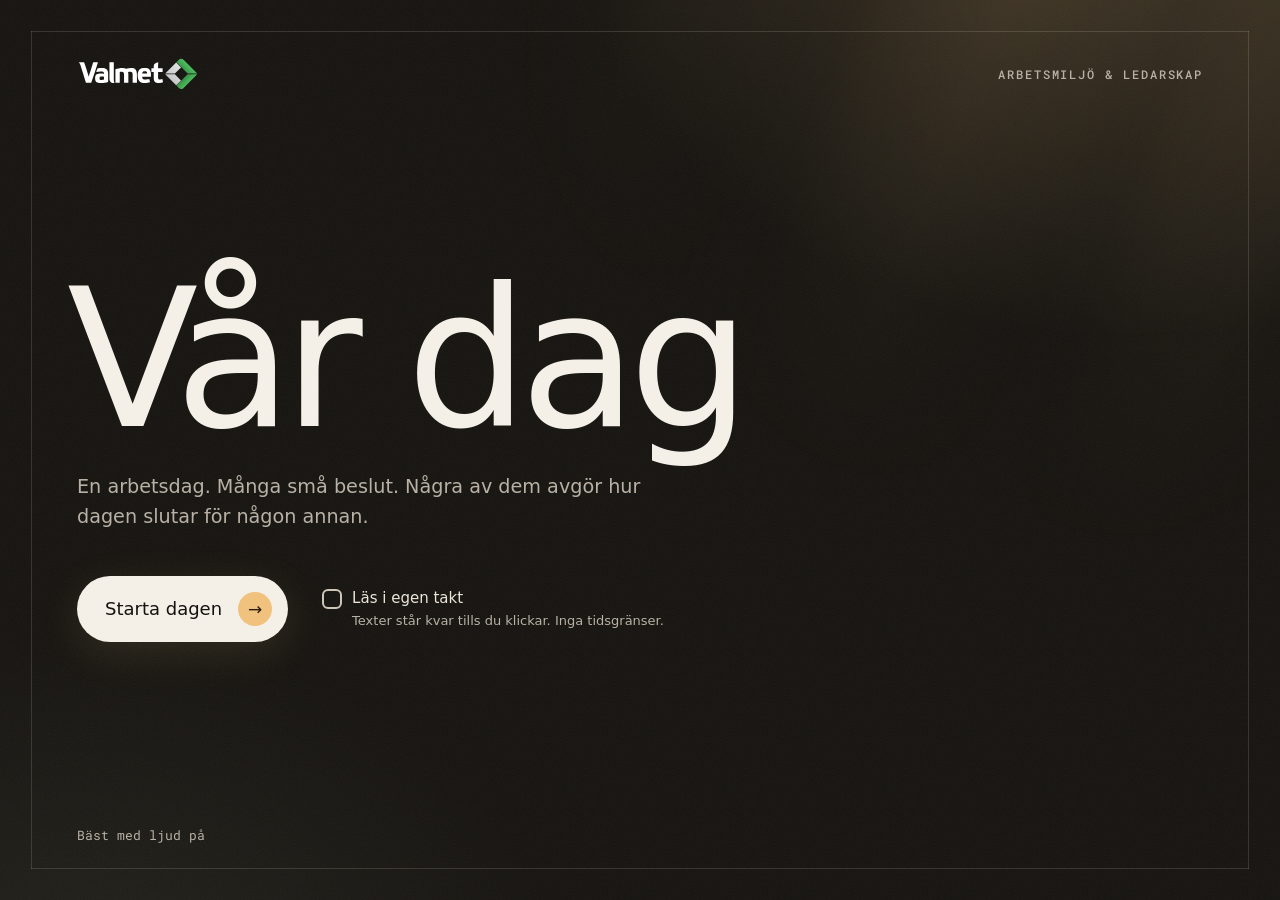
==== commit 2565b664: "Startskärmen: ta bort klockan som räknar mot 06:00 Co-Authored-By: Claude Opus 5.5 <noreply@anthropi" ====
--- a/index.html
+++ b/index.html
@@ -31,7 +31,6 @@
       </div>
       <footer class="intro__foot">
         <span class="intro__sound">Bäst med ljud på</span>
-        <span class="intro__clock" aria-hidden="true"><span id="introClock">05:59:48</span></span>
       </footer>
     </section>
 
--- a/css/style.css
+++ b/css/style.css
@@ -151,7 +151,7 @@
 .tl-pulse { position: absolute; left: 0; width: 30px; height: 30px; margin: -15px 0 0 -15px; border-radius: 50%; background: #d6ffd8; box-shadow: 0 0 20px 8px rgba(92,201,95,.9), 0 0 60px 24px rgba(92,201,95,.5); z-index: 3; }
 
 /* ------------------------------------------------------------ punkt */
-.node { position: absolute; width: 0; height: 0; padding: 0; border: 0; background: none; cursor: default; transition: left .9s var(--ease), top .9s var(--ease), opacity .6s, filter .8s; --dir: 1; }
+.node { position: absolute; left: 0; top: 0; width: 0; height: 0; padding: 0; border: 0; background: none; cursor: default; transition: transform .9s var(--ease), opacity .6s, filter .8s; --dir: 1; }
 .node--left { --dir: -1; }
 .node.is-new { opacity: 0; }
 .node.is-flip .node__plat, .node.is-flip .node__label, .node.is-flip .node__arm { animation: nodeFlip .7s var(--ease-out) both; }
@@ -464,6 +464,29 @@
 .notif__sig { position: absolute; left: -26px; top: 50%; width: 20px; height: 20px; margin-top: -10px; padding: 0; border: 0; background: none; cursor: pointer; }
 .notif__sig .hotspot__pulse { left: 50%; top: 50%; width: 12px; height: 12px; margin: -6px 0 0 -6px; background: #e0a100; box-shadow: 0 0 0 3px rgba(224,161,0,.25); }
 .notif__sig .hotspot__pulse::after { border-color: #e0a100; }
+
+.env-tom { position: absolute; inset: 0; background: radial-gradient(60% 50% at 50% 42%, rgba(241,194,125,.10), transparent 70%), #15130f; }
+/* notisen som hela scenen (07:05): tom, varm bakgrund – bara notisen tonar och glider fram */
+.scene.is-phone .stage { opacity: 0; transition: opacity .8s ease; }
+.scene.is-phone .fx--vignette, .scene.is-phone .fx--grain { opacity: 0; }
+.phone { position: absolute; inset: 0; z-index: 4; display: grid; place-items: center; padding: 16px; pointer-events: none;
+  background: radial-gradient(60% 50% at 50% 42%, rgba(241,194,125,.10), transparent 70%), #15130f; opacity: 0; transition: opacity .8s ease; }
+.phone.is-on { opacity: 1; } .phone.is-off { opacity: 0; transition-duration: .6s; }
+.phone__notifs { width: min(560px, 100%); margin-top: -6vh; display: flex; flex-direction: column; gap: 12px; }
+.pnotif { position: relative; padding: 22px 26px 24px; border-radius: 26px; pointer-events: auto;
+  background: rgba(246,242,235,.94); color: #15130f; font-family: var(--font);
+  box-shadow: 0 30px 80px rgba(0,0,0,.45), 0 0 0 1px rgba(255,255,255,.6) inset;
+  opacity: 0; transform: translate3d(0, 46px, 0) scale(.94); transition: opacity .7s ease, transform 1.1s cubic-bezier(.16, 1, .3, 1); }
+.pnotif.is-on { opacity: 1; transform: none; }
+.pnotif__top { display: flex; justify-content: space-between; align-items: center; margin-bottom: 10px; font-size: 14px; color: #5a5348; }
+.pnotif__app { display: inline-flex; align-items: center; gap: 8px; font-weight: 500; letter-spacing: .04em; text-transform: uppercase; font-size: 12px; }
+.pnotif__app::before { content: ''; width: 22px; height: 22px; border-radius: 6px; background: linear-gradient(160deg, #f1c27d, #d9944a); box-shadow: 0 2px 6px rgba(0,0,0,.15); }
+.pnotif__stamp { position: relative; font-variant-numeric: tabular-nums; }
+.pnotif__from { display: block; font-size: clamp(20px, 2vw, 24px); font-weight: 500; letter-spacing: -.01em; }
+.pnotif__subj { display: block; margin-top: 2px; font-size: clamp(16px, 1.5vw, 18px); font-weight: 500; color: #3a352d; }
+.pnotif__text { margin: 8px 0 0; font-size: clamp(17px, 1.7vw, 20px); line-height: 1.45; color: #2a2620; }
+.pnotif__sig { left: -30px; }
+@media (prefers-reduced-motion: reduce) { .pnotif { transform: none; } }
 
 /* "Du lade märke till något" – kvitto när en signal upptäcks */
 .sighost { position: absolute; z-index: 9; left: 24px; top: 90px; pointer-events: none; }
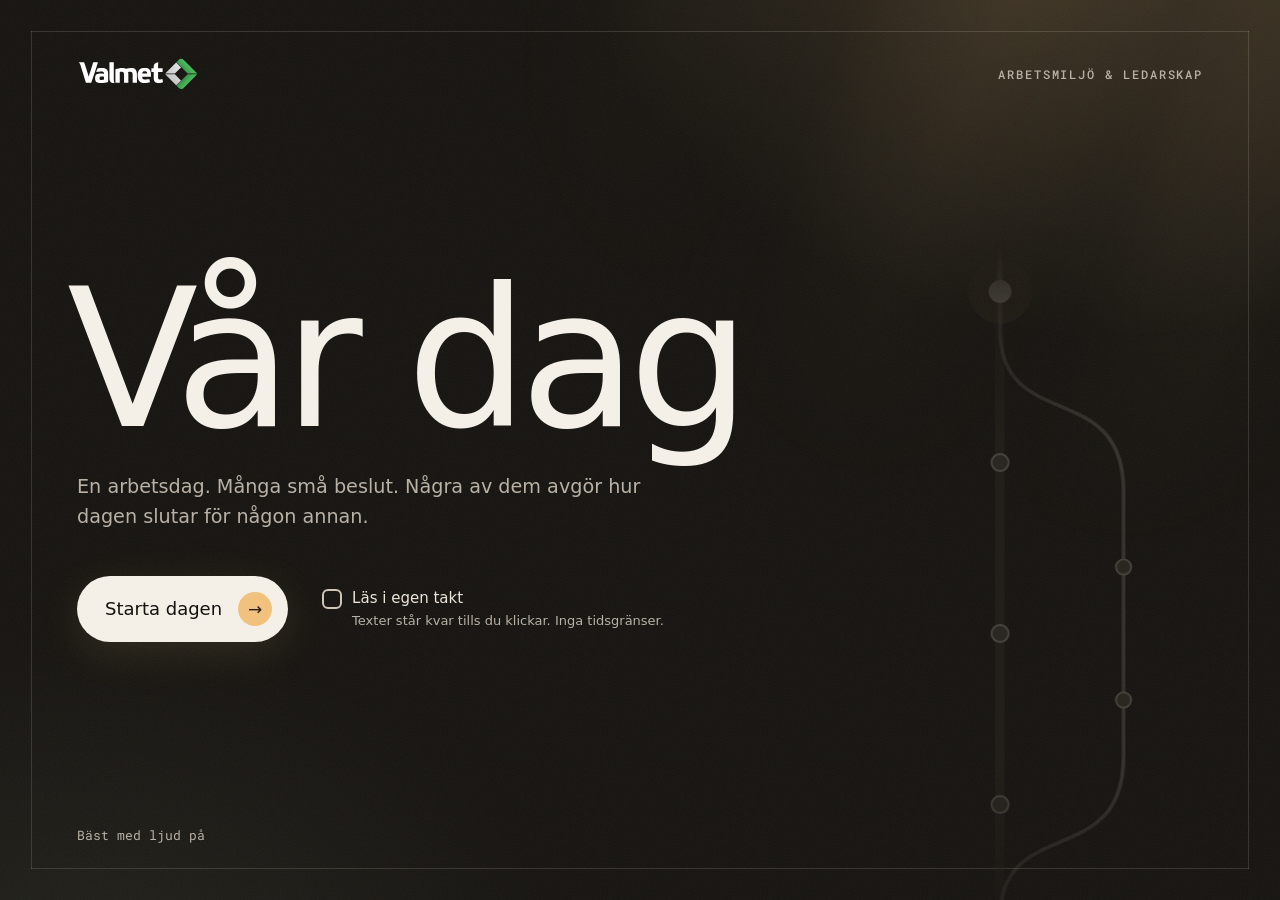
==== commit 47ac049b: "Startskärmen: dekorativ tidslinje som rör sig svagt i bakgrunden Abstrakt (inga tider eller bilder u" ====
--- a/index.html
+++ b/index.html
@@ -17,6 +17,23 @@
     <!-- ===== Startskärm ===== -->
     <section id="intro" class="layer intro is-active" aria-label="Start">
       <div class="intro__frame" aria-hidden="true"><i></i><i></i><i></i><i></i></div>
+      <!-- dekorativ tidslinje i bakgrunden (abstrakt – inga tider eller bilder ur kursen) -->
+      <svg class="intro__deco" viewBox="0 0 400 1800" preserveAspectRatio="xMidYMid slice" aria-hidden="true" focusable="false">
+        <g class="deco__drift">
+          <line class="deco__track" x1="200" y1="0" x2="200" y2="1800"/>
+          <path class="deco__branch" d="M200 610 L200 650 C200 760 330 700 330 820 L330 1100 C330 1220 200 1160 200 1270 L200 1310"/>
+          <line class="deco__done" x1="200" y1="0" x2="200" y2="610"/>
+          <g class="deco__dots">
+            <circle cx="200" cy="90" r="9" class="is-done"/><circle cx="200" cy="270" r="9" class="is-done"/>
+            <circle cx="200" cy="450" r="9" class="is-done"/><circle cx="200" cy="610" r="11" class="is-next"/>
+            <circle cx="200" cy="790" r="9"/><circle cx="330" cy="900" r="8"/><circle cx="200" cy="970" r="9"/>
+            <circle cx="330" cy="1040" r="8"/><circle cx="200" cy="1150" r="9"/><circle cx="200" cy="1310" r="9"/>
+            <circle cx="200" cy="1490" r="9"/><circle cx="200" cy="1670" r="9"/>
+          </g>
+          <circle class="deco__halo" cx="200" cy="610" r="34"/>
+          <circle class="deco__light" r="5"/>
+        </g>
+      </svg>
       <header class="intro__top">
         <img class="intro__logo" src="assets/img/valmet-logo-white.svg" alt="Valmet" onerror="this.remove()">
         <span class="intro__meta">Arbetsmiljö &amp; ledarskap</span>
--- a/css/style.css
+++ b/css/style.css
@@ -295,8 +295,6 @@
 .scene { background: #000; z-index: 20; }
 .scene__world { position: absolute; inset: 0; overflow: hidden; transform-origin: 50% 50%; }
 .stage { position: absolute; left: 50%; top: 50%; width: max(100vw, 177.78vh); height: max(56.25vw, 100vh); transform: translate(-50%, -50%); }
-.is-cinematic .stage { animation: kenburns 30s linear both; }
-@keyframes kenburns { from { transform: translate(-50%, -50%) scale(1); } to { transform: translate(-50%, -50%) scale(1.08); } }
 .env { position: absolute; inset: 0; overflow: hidden; background: #111; }
 .env__video { position: absolute; inset: 0; width: 100%; height: 100%; object-fit: cover; display: block; }
 .env__tone { position: absolute; inset: 0; pointer-events: none; }
@@ -938,5 +936,5 @@
 }
 
 @media (prefers-reduced-motion: reduce) {
-  .fx--grain, .is-cinematic .stage, .korr, .bil, .person, .node__prop > * { animation: none !important; }
+  .fx--grain, .korr, .bil, .person, .node__prop > * { animation: none !important; }
 }
--- a/css/theme-warm.css
+++ b/css/theme-warm.css
@@ -51,6 +51,27 @@
 .intro .pace-toggle__sub, .intro__sound { color: var(--muted); }
 .intro__clock { color: var(--sun); text-shadow: 0 0 12px rgba(var(--sun-rgb),.45); }
 
+/* dekorativ tidslinje till höger: svag, långsam, tonas ut upptill och nedtill */
+.intro__deco { position: absolute; z-index: 0; top: 13vh; right: clamp(24px, 7vw, 120px); width: min(380px, 30vw); height: 100vh; pointer-events: none;
+  opacity: 0; animation: decoIn 2.4s ease-out .9s forwards;
+  -webkit-mask-image: linear-gradient(transparent 0%, transparent 14%, #000 36%, #000 72%, transparent 96%); mask-image: linear-gradient(transparent 0%, transparent 14%, #000 36%, #000 72%, transparent 96%); }
+@keyframes decoIn { to { opacity: .55; } }
+.deco__drift { will-change: transform; animation: decoDrift 40s ease-in-out infinite alternate; }
+@keyframes decoDrift { from { transform: translate3d(0, 0, 0); } to { transform: translate3d(0, -240px, 0); } }
+.deco__track { stroke: #2a261f; stroke-width: 10; stroke-linecap: round; }
+.deco__done { stroke: #d9d1c4; stroke-width: 5; stroke-linecap: round; opacity: .55; }
+.deco__branch { fill: none; stroke: #d9d1c4; stroke-width: 4; stroke-linecap: round; opacity: .28; }
+.deco__dots circle { fill: #3a352d; stroke: #6f695f; stroke-width: 2; }
+.deco__dots circle.is-done { fill: #a9a196; stroke: #c9c1b4; }
+.deco__dots circle.is-next { fill: var(--cream); stroke: var(--cream); }
+.deco__halo { fill: rgba(var(--sun-rgb),.16); transform-box: fill-box; transform-origin: center; animation: decoHalo 4.5s ease-in-out infinite; }
+@keyframes decoHalo { 0%, 100% { transform: scale(.7); opacity: .35; } 50% { transform: scale(1.15); opacity: 1; } }
+/* en liten solljuspunkt glider ner längs linjen */
+.deco__light { fill: #ffe7bf; filter: drop-shadow(0 0 6px rgba(var(--sun-rgb),.9)); offset-path: path('M200 0 V1800'); animation: decoLight 16s linear infinite; }
+@keyframes decoLight { 0% { offset-distance: 0%; opacity: 0; } 8% { opacity: 1; } 90% { opacity: 1; } 100% { offset-distance: 100%; opacity: 0; } }
+@media (max-width: 720px) { .intro__deco { right: -60px; width: 70vw; } @keyframes decoIn { to { opacity: .16; } } }
+@media (prefers-reduced-motion: reduce) { .deco__drift, .deco__halo, .deco__light { animation: none; } .deco__light { display: none; } }
+
 /* ------------------------------------------------------------ tidslinjens himmel */
 .tl-sky__dawn { background:
   radial-gradient(90% 55% at 72% -8%, rgba(255,214,170,.16), transparent 70%),
@@ -75,9 +96,13 @@
 .tl-pulse { background: #fff3dd; box-shadow: 0 0 20px 8px rgba(var(--sun-rgb),.85), 0 0 60px 24px rgba(var(--sun-rgb),.4); }
 
 /* ------------------------------------------------------------ punkterna */
-.node__dot { background: #8d867b; box-shadow: 0 0 0 3px var(--bg), 0 0 0 4.5px rgba(244,236,222,.28); }
-.node.is-played .node__dot { background: #d6cec2; }
-.node.is-next .node__dot, .node.is-culprit .node__dot { background: var(--cream); box-shadow: 0 0 0 3px var(--bg), 0 0 0 4.5px var(--cream), 0 0 22px 4px rgba(var(--sun-rgb),.45); }
+/* punkten ritas som en form: fyllning (innerst), mörk mellanring och en tät ljus kant – allt ogenomskinligt,
+   så att linjen bakom aldrig skymtar igenom och ringarna alltid ligger exakt runt varandra */
+.node__dot { --fill: #8d867b; --ring: #57524a; left: -17px; top: -17px; width: 34px; height: 34px; padding: 3px;
+  border: 2px solid var(--ring); background: linear-gradient(var(--fill), var(--fill)) content-box, var(--bg); box-shadow: none; }
+.node.is-played .node__dot { --fill: #d6cec2; --ring: #8a8378; }
+.node.is-next .node__dot, .node.is-culprit .node__dot { --fill: var(--cream); --ring: var(--cream); box-shadow: 0 0 22px 4px rgba(var(--sun-rgb),.45); }
+.node.is-played .node__dot, .node.is-next .node__dot, .node.is-culprit .node__dot { background: linear-gradient(var(--fill), var(--fill)) content-box, var(--bg); }
 .node__arm { background: rgba(244,236,222,.22); }
 
 /* tiden som ren typografi i en mjuk kapsel i stället för en grå låda */
@@ -92,10 +117,11 @@
 /* plattformen: nästa punkt får en solstråle som faller uppifrån i stället för en grön ring */
 .node.is-next .node__disc { background: rgba(var(--sun-rgb),.12); box-shadow: 0 0 0 1.5px rgba(var(--sun-rgb),.75), 0 0 38px 6px rgba(var(--sun-rgb),.22); }
 .node.is-next .node__disc::after { box-shadow: 0 0 60px 14px rgba(var(--sun-rgb),.28); }
-.node.is-next .node__plat::before { content: ''; position: absolute; z-index: -1; left: 10px; width: 230px; bottom: -20px; height: 560px; pointer-events: none;
-  background: radial-gradient(60% 100% at 50% 100%, rgba(var(--sun-rgb),.26), rgba(var(--sun-rgb),.08) 55%, transparent 80%);
-  -webkit-mask-image: linear-gradient(to right, transparent, #000 30%, #000 70%, transparent), linear-gradient(to top, #000 40%, transparent);
-  -webkit-mask-composite: source-in; mask-image: linear-gradient(to right, transparent, #000 30%, #000 70%, transparent), linear-gradient(to top, #000 40%, transparent); mask-composite: intersect;
+/* strålen går ner till skivans underkant och tonas ut där, så att ljuset landar på skivan i stället för att klippas av */
+.node.is-next .node__plat::before { content: ''; position: absolute; z-index: -1; left: 10px; width: 230px; bottom: -62px; height: 600px; pointer-events: none;
+  background: radial-gradient(60% 100% at 50% 90%, rgba(var(--sun-rgb),.26), rgba(var(--sun-rgb),.08) 55%, transparent 80%);
+  -webkit-mask-image: linear-gradient(to right, transparent, #000 30%, #000 70%, transparent), linear-gradient(to top, transparent 0, #000 70px, #000 40%, transparent);
+  -webkit-mask-composite: source-in; mask-image: linear-gradient(to right, transparent, #000 30%, #000 70%, transparent), linear-gradient(to top, transparent 0, #000 70px, #000 40%, transparent); mask-composite: intersect;
   will-change: opacity; animation: beamIn 1.2s ease-out both, sunBeam 6s ease-in-out 1.2s infinite; }
 @keyframes sunBeam { 0%, 100% { opacity: 1; } 50% { opacity: .72; } }
 @keyframes beamIn { from { opacity: 0; } }
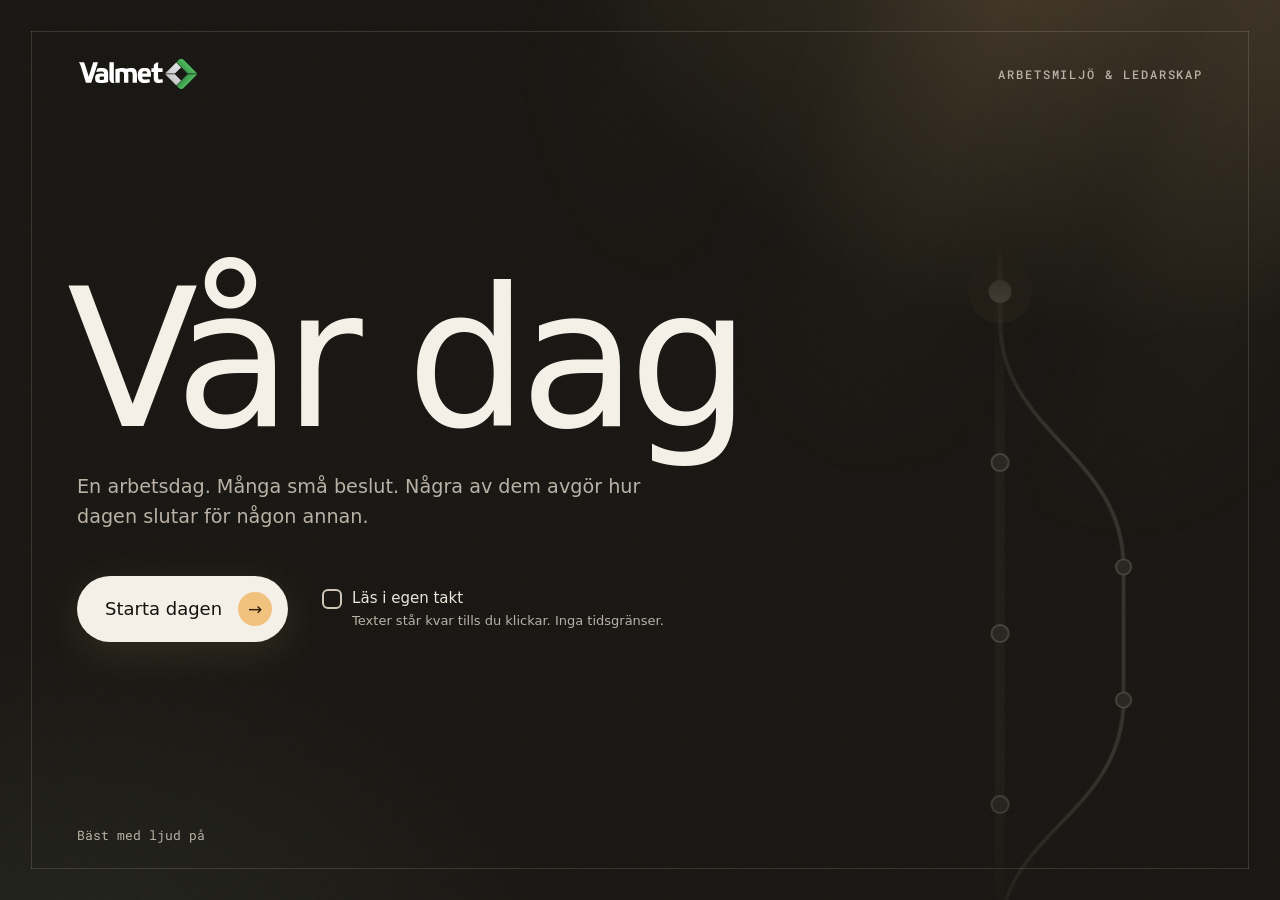
==== commit ee86e8b3: "Rundad grenkurva igen + sömlöst dyk in i scenerna - Grenen är en lång, rundad S-kurva som använder h" ====
--- a/index.html
+++ b/index.html
@@ -21,7 +21,7 @@
       <svg class="intro__deco" viewBox="0 0 400 1800" preserveAspectRatio="xMidYMid slice" aria-hidden="true" focusable="false">
         <g class="deco__drift">
           <line class="deco__track" x1="200" y1="0" x2="200" y2="1800"/>
-          <path class="deco__branch" d="M200 610 L200 650 C200 760 330 700 330 820 L330 1100 C330 1220 200 1160 200 1270 L200 1310"/>
+          <path class="deco__branch" d="M200 610 L200 640 C200 760 330 780 330 900 L330 1040 C330 1160 200 1180 200 1290 L200 1310"/>
           <line class="deco__done" x1="200" y1="0" x2="200" y2="610"/>
           <g class="deco__dots">
             <circle cx="200" cy="90" r="9" class="is-done"/><circle cx="200" cy="270" r="9" class="is-done"/>
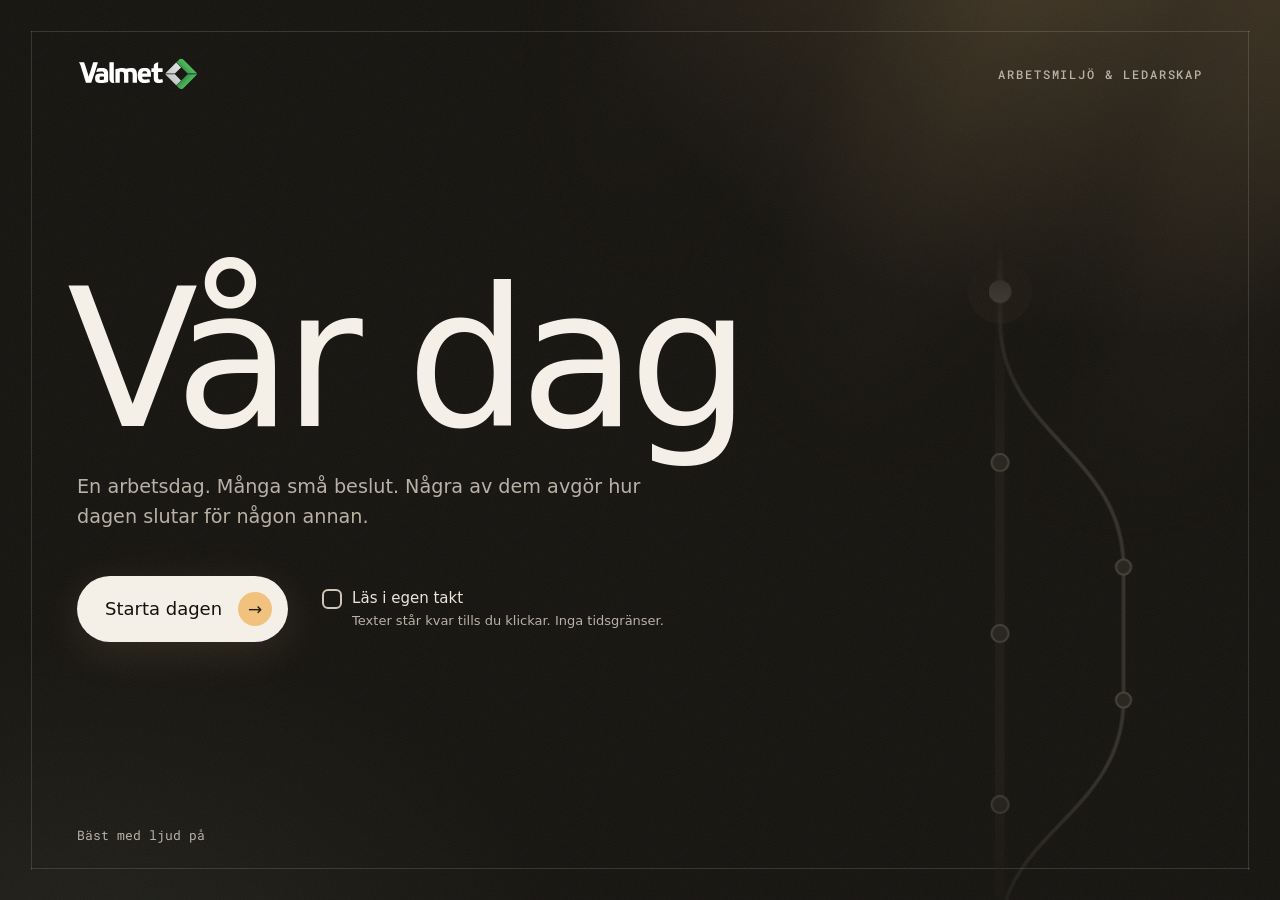
==== commit 64a22921: "Förbered voice over för repliker, tankar och berättarrader Co-Authored-By: Claude Opus 5.5 <noreply@" ====
--- a/index.html
+++ b/index.html
@@ -146,6 +146,8 @@
   <script src="assets/vendor/three.min.js"></script>
   <script src="js/scene3d.js"></script>
   <script src="js/story.js"></script>
+  <script src="js/vo-files.js"></script>
+  <script src="js/vo.js"></script>
   <script src="js/app.js"></script>
 </body>
 </html>
--- a/css/style.css
+++ b/css/style.css
@@ -216,6 +216,7 @@
 .node.is-culprit .node__cta { color: #ffb020; }
 .node.is-culprit .node__prop > * { animation: floaty 2.4s ease-in-out infinite; }
 .node.is-diving .node__prop { opacity: 0; transition-duration: .3s; }
+.node.is-surfacing .node__prop { opacity: 0; transition: none; }
 
 .node.is-dissolving { opacity: 0 !important; filter: blur(12px); transition-duration: 1.2s; }
 .node.is-dissolving .node__plat { transform: translateY(-40px) scale(.8); transition: transform 1.2s; }
@@ -402,7 +403,7 @@
 /* ------------------------------------------------------------ val */
 .choice { position: absolute; z-index: 10; left: 50%; bottom: 5vh; transform: translate(-50%, 40px); width: min(880px, calc(100vw - 32px)); opacity: 0; pointer-events: none; transition: opacity .5s ease, transform .7s var(--ease-out); }
 .choice.is-on { opacity: 1; transform: translate(-50%, 0); pointer-events: auto; }
-.choice__head { display: flex; align-items: center; gap: 14px; margin-bottom: 14px; }
+.choice__head { display: flex; align-items: center; justify-content: center; gap: 14px; margin-bottom: 14px; text-align: center; }
 .choice__prompt { margin: 0; padding: 10px 18px; border-radius: 8px; background: rgba(16,20,16,.82); font-size: clamp(22px, 2.6vw, 32px); font-weight: 800; letter-spacing: -.01em; }
 .choice__badge { flex: none; width: 46px; height: 46px; border-radius: 50%; background: var(--blue-badge); display: grid; place-items: center; font-weight: 800; font-size: 20px; box-shadow: 0 0 0 4px rgba(90,169,245,.3); }
 .choice__chip { flex: none; font-size: 11px; font-weight: 700; letter-spacing: .12em; text-transform: uppercase; padding: 6px 10px; border-radius: 999px; background: var(--pink); color: #4a1036; }
@@ -464,11 +465,9 @@
 .notif__sig .hotspot__pulse::after { border-color: #e0a100; }
 
 .env-tom { position: absolute; inset: 0; background: radial-gradient(60% 50% at 50% 42%, rgba(241,194,125,.10), transparent 70%), #15130f; }
-/* notisen som hela scenen (07:05): tom, varm bakgrund – bara notisen tonar och glider fram */
-.scene.is-phone .stage { opacity: 0; transition: opacity .8s ease; }
-.scene.is-phone .fx--vignette, .scene.is-phone .fx--grain { opacity: 0; }
+/* notisen som hela scenen (07:05): köket tonas ner bakom, bara notisen glider fram */
 .phone { position: absolute; inset: 0; z-index: 4; display: grid; place-items: center; padding: 16px; pointer-events: none;
-  background: radial-gradient(60% 50% at 50% 42%, rgba(241,194,125,.10), transparent 70%), #15130f; opacity: 0; transition: opacity .8s ease; }
+  background: radial-gradient(60% 55% at 50% 42%, rgba(21,19,15,.35), rgba(21,19,15,.62) 75%); opacity: 0; transition: opacity .8s ease; }
 .phone.is-on { opacity: 1; } .phone.is-off { opacity: 0; transition-duration: .6s; }
 .phone__notifs { width: min(560px, 100%); margin-top: -6vh; display: flex; flex-direction: column; gap: 12px; }
 .pnotif { position: relative; padding: 22px 26px 24px; border-radius: 26px; pointer-events: auto;
@@ -644,11 +643,16 @@
 .dcal__ev.is-clash { box-shadow: 0 0 0 2px #b3261e; }
 .dcal__ev.half-l { right: calc(50% + 2px); } .dcal__ev.half-r { left: calc(50% + 2px); }
 .dcal__ev.half-l, .dcal__ev.half-r { min-height: 54px; font-size: 12.5px; overflow-wrap: normal; }
+@media (max-width: 480px) { .dcal__ev.half-l, .dcal__ev.half-r { font-size: 11.5px; padding-inline: 6px; hyphens: auto; } }
 .dcal__clash { position: absolute; right: 2px; z-index: 3; padding: 3px 8px; border-radius: 999px; background: #b3261e; color: #fff; font-size: 12px; font-weight: 700; transform: translateY(-50%); animation: rise .45s var(--ease) both 1s; }
 .dcal__now { position: absolute; left: -6px; right: 0; height: 2px; background: #b3261e; z-index: 2; }
 .dcal__now::before { content: ''; position: absolute; left: -4px; top: -4px; width: 10px; height: 10px; border-radius: 50%; background: #b3261e; }
-.is-tight .dcal__ev:not(.half-l):not(.half-r) time { display: inline; margin-right: 6px; }
+.is-tight .dcal__ev:not(.half-l):not(.half-r) time { display: inline; margin-right: 8px; }
 .is-tight .dcal__ev { padding-block: 2px; }
+/* korta möten (30–40 min): tid och titel på samma rad så att titeln inte klipps */
+.dcal__ev.is-short { display: flex; align-items: center; gap: 8px; white-space: nowrap; padding-block: 0; }
+.dcal__ev.is-short time { display: inline; margin: 0; }
+.dcal__ev.is-short b { overflow: hidden; text-overflow: ellipsis; }
 .dcal__foot { padding: 12px 16px 16px; border-top: 1px solid #e3e6e2; }
 .dcal__foot .btn { width: 100%; background: #1d2b1d; color: #fff; border-radius: 8px; }
 
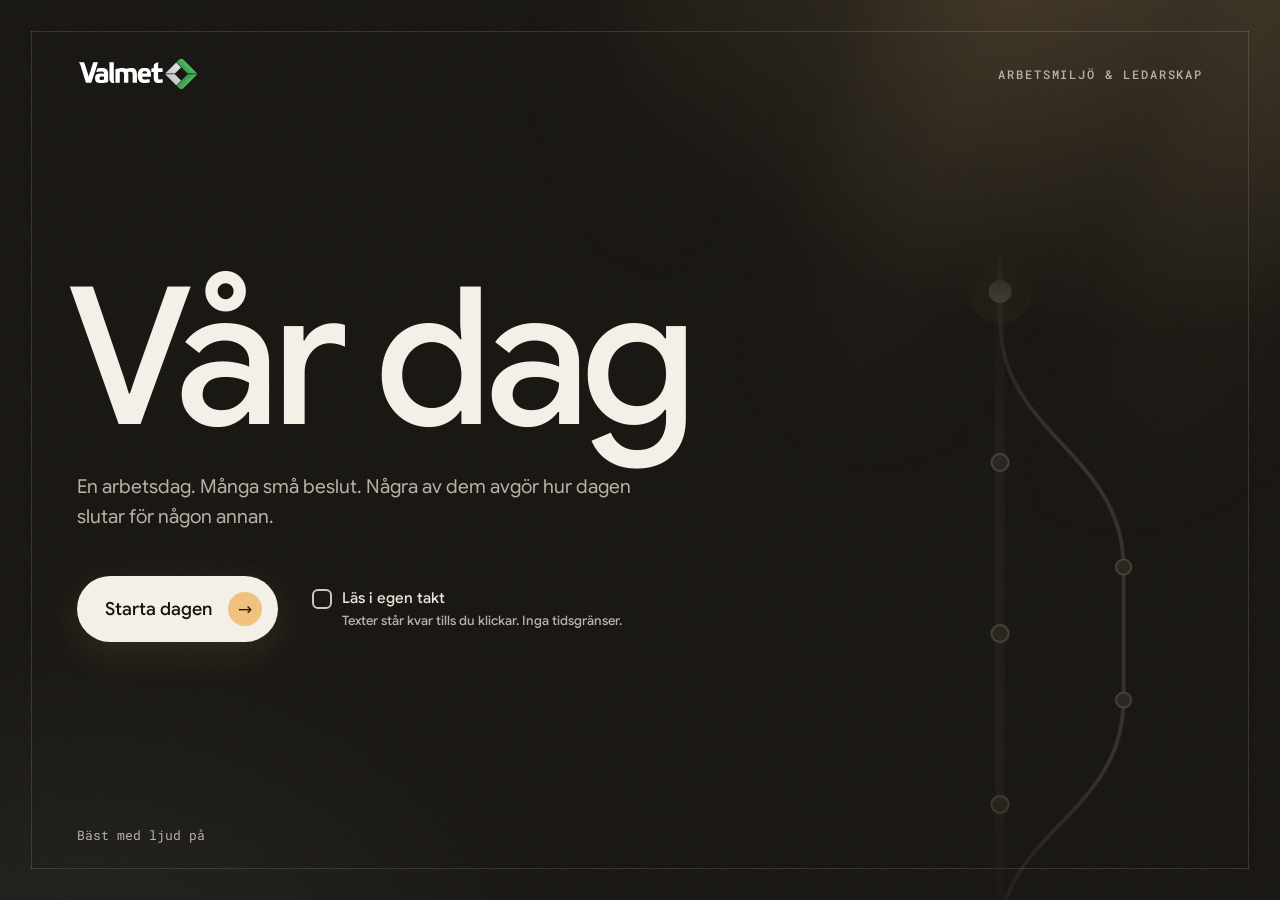
==== commit 165e6a7f: "SCORM 1.2-paket för lärplattformen, typsnitten i kursen tools/scorm.js bygger dist/vardag-scorm12.zi" ====
--- a/index.html
+++ b/index.html
@@ -5,9 +5,7 @@
   <meta name="viewport" content="width=device-width, initial-scale=1, viewport-fit=cover">
   <title>Vår dag</title>
   <link rel="icon" href="data:,">
-  <link rel="preconnect" href="https://fonts.googleapis.com">
-  <link rel="preconnect" href="https://fonts.gstatic.com" crossorigin>
-  <link href="https://fonts.googleapis.com/css2?family=Google+Sans:wght@400;500;600;700&family=Share+Tech+Mono&family=Roboto+Mono:ital,wght@0,400;0,500;1,400&family=Caveat:wght@500;700&display=swap" rel="stylesheet">
+  <link rel="stylesheet" href="css/fonts.css">
   <link rel="stylesheet" href="css/style.css">
   <link rel="stylesheet" href="css/theme-warm.css">
 </head>
@@ -141,6 +139,7 @@
     </div>
   </div>
 
+  <script src="js/scorm.js"></script>
   <script src="js/audio.js"></script>
   <script src="js/props.js"></script>
   <script src="assets/vendor/three.min.js"></script>
--- a/css/fonts.css
+++ b/css/fonts.css
@@ -0,0 +1,12 @@
+/* Typsnitten ligger i kursen (assets/fonts) så att den fungerar utan internet, t.ex. i en lärplattform.
+   Alla är OFL-licensierade, se assets/fonts/LICENSE-*.txt. */
+@font-face { font-family: 'Google Sans'; font-style: normal; font-weight: 400; font-display: swap; src: url(../assets/fonts/google-sans-latin-400-normal.woff2) format('woff2'); }
+@font-face { font-family: 'Google Sans'; font-style: normal; font-weight: 500; font-display: swap; src: url(../assets/fonts/google-sans-latin-500-normal.woff2) format('woff2'); }
+@font-face { font-family: 'Google Sans'; font-style: normal; font-weight: 600; font-display: swap; src: url(../assets/fonts/google-sans-latin-600-normal.woff2) format('woff2'); }
+@font-face { font-family: 'Google Sans'; font-style: normal; font-weight: 700; font-display: swap; src: url(../assets/fonts/google-sans-latin-700-normal.woff2) format('woff2'); }
+@font-face { font-family: 'Roboto Mono'; font-style: normal; font-weight: 400; font-display: swap; src: url(../assets/fonts/roboto-mono-latin-400-normal.woff2) format('woff2'); }
+@font-face { font-family: 'Roboto Mono'; font-style: normal; font-weight: 500; font-display: swap; src: url(../assets/fonts/roboto-mono-latin-500-normal.woff2) format('woff2'); }
+@font-face { font-family: 'Roboto Mono'; font-style: italic; font-weight: 400; font-display: swap; src: url(../assets/fonts/roboto-mono-latin-400-italic.woff2) format('woff2'); }
+@font-face { font-family: 'Share Tech Mono'; font-style: normal; font-weight: 400; font-display: swap; src: url(../assets/fonts/share-tech-mono-latin-400-normal.woff2) format('woff2'); }
+@font-face { font-family: 'Caveat'; font-style: normal; font-weight: 500; font-display: swap; src: url(../assets/fonts/caveat-latin-500-normal.woff2) format('woff2'); }
+@font-face { font-family: 'Caveat'; font-style: normal; font-weight: 700; font-display: swap; src: url(../assets/fonts/caveat-latin-700-normal.woff2) format('woff2'); }
--- a/css/style.css
+++ b/css/style.css
@@ -598,6 +598,61 @@
 .mirror__pick.opt { flex: none; min-height: 52px; padding: 12px 28px; align-self: flex-start; text-shadow: none; }
 .panel--mirror.is-picked .mirror__slide.is-center { transform: translateX(-50%) scale(1.04); filter: brightness(1.15); }
 .panel--mirror.is-picked .mirror__sheen { animation: sheenFlash .9s ease; }
+/* ---- badrumsbilden: spegeln är ett genomskinligt hål i bilden (x 40,1–59,9 %, y 19,8–68,7 %).
+   Glaset ligger bakom bilden, så kakel och spegelkant ramar in personerna. Bilden täcker skärmen
+   precis som scenens .stage, så positionen räknas ut i CSS utan JS. */
+.panel--mirror { --sw: max(100vw, 177.78vh); --sh: max(56.25vw, 100vh);
+  --mx: calc(50vw - var(--sw) / 2 + var(--sw) * .401 - 4px); --my: calc(50vh - var(--sh) / 2 + var(--sh) * .1982 - 4px);
+  --mw: calc(var(--sw) * .198 + 8px); --mh: calc(var(--sh) * .4889 + 8px);
+  display: block; padding: 0; }
+.panel--mirror > * { transform: none !important; }
+.mirror__room { position: absolute; left: 50%; top: 50%; z-index: 2; width: var(--sw); height: var(--sh); translate: -50% -50%; pointer-events: none; user-select: none; filter: brightness(.58) saturate(.9);
+  /* bara ramen runt spegeln behövs – resten av bilden finns redan i scenen bakom (och HUD:en ska synas) */
+  --il: calc(var(--mx) - 40px - (50vw - var(--sw) / 2)); --it: calc(var(--my) - 40px - (50vh - var(--sh) / 2));
+  clip-path: inset(var(--it) calc(var(--sw) - var(--il) - var(--mw) - 80px) calc(var(--sh) - var(--it) - var(--mh) - 80px) var(--il)); }
+.mirror__wrap { position: absolute; inset: 0; display: block; }
+.panel--mirror .mirror { position: absolute; z-index: auto; left: var(--mx); top: var(--my); width: var(--mw); height: var(--mh); perspective: none; transform: none !important; }
+.panel--mirror .mirror__frame { width: 100%; height: 100%; padding: 0; border-radius: 0; background: none; box-shadow: none; transform: none; }
+.panel--mirror .mirror__glass { z-index: 0; border-radius: 0; background: linear-gradient(#7d858b, #5d656b); box-shadow: inset 0 0 60px rgba(20,26,30,.35); }
+/* spegeln visar rummet bakom en – samma kakel, vänt och lite oskarpt */
+.mirror__refl { position: absolute; inset: -6%; background: url(../assets/img/badrum.webp) 8% 30% / 320% auto no-repeat; transform: scaleX(-1); filter: blur(5px) brightness(.6) saturate(.85); opacity: .9; }
+.panel--mirror .mirror__fog { z-index: 4; }
+.panel--mirror .mirror__nav { z-index: 3; }
+.panel--mirror .mirror__nav--prev { left: -72px; } .panel--mirror .mirror__nav--next { right: -72px; }
+.panel--mirror .mirror__tabs { position: absolute; z-index: 3; left: calc(var(--mx) + var(--mw) / 2); top: calc(var(--my) + var(--mh) + 18px); translate: -50% 0; transform: none; }
+.panel--mirror.is-fogged .mirror__tabs { transform: translateY(10px); }
+/* texten står till höger om spegeln, som förut: vit text med skugga mot den dämpade bilden */
+.mirror__side { position: absolute; z-index: 3; left: calc(var(--mx) + var(--mw) + 88px); top: 50%; translate: 0 -50%;
+  width: min(400px, calc(100vw - var(--mx) - var(--mw) - 112px)); max-height: calc(100vh - 32px);
+  display: flex; flex-direction: column; gap: 26px; text-shadow: 0 1px 14px rgba(0,0,0,.6); }
+.panel--mirror .mirror__head { align-items: flex-start; text-align: left; gap: 6px; }
+.panel--mirror .mirror__prompt { padding: 0; background: none; font-size: clamp(24px, 2.2vw, 30px); }
+.panel--mirror .mirror__sub { padding: 0; background: none; font-size: 15px; color: #cfd6cc; }
+.panel--mirror .mirror__info { width: auto; }
+.panel--mirror .mirror__theme { font-size: clamp(26px, 2.3vw, 34px); }
+.panel--mirror .mirror__who { margin-bottom: 14px; padding-bottom: 14px; }
+.panel--mirror .mirror__desc { min-height: 0; font-size: 15.5px; line-height: 1.55; margin-bottom: 18px; }
+.panel--mirror.is-fogged .mirror__info { display: none; }
+.panel--mirror.is-picked .mirror__side { opacity: 0; transition: opacity .4s; }
+
+/* smalt/stående: frågan ovanför spegeln, texten nederst över en mjuk mörk toning; flikarna göms (pilar och svep finns kvar) */
+@media (max-aspect-ratio: 5/4) {
+  .mirror__side { left: 0; right: 0; top: 0; bottom: 0; width: auto; max-height: none; translate: none; gap: 0; justify-content: space-between; padding: 64px 18px 18px; pointer-events: none; }
+  .mirror__side > * { pointer-events: auto; }
+  .mirror__side::after { content: ''; position: absolute; z-index: -1; left: 0; right: 0; bottom: 0; height: 52%; background: linear-gradient(transparent, rgba(8,10,8,.82) 38%); pointer-events: none; }
+  .panel--mirror .mirror__head { align-items: center; text-align: center; }
+  .panel--mirror .mirror__prompt { font-size: 22px; }
+  .panel--mirror .mirror__sub { display: none; }
+  .panel--mirror .mirror__tabs { display: none; }
+  .panel--mirror .mirror__nav { width: 44px; height: 44px; margin-top: -22px; }
+  .panel--mirror .mirror__nav--prev { left: -22px; } .panel--mirror .mirror__nav--next { right: -22px; }
+  .panel--mirror .mirror__theme { font-size: 24px; margin-bottom: 6px; }
+  .panel--mirror .mirror__who { margin-bottom: 10px; padding-bottom: 10px; font-size: 14px; }
+  .panel--mirror .mirror__desc { font-size: 14px; line-height: 1.45; margin-bottom: 12px; }
+  .panel--mirror .mirror__info { padding: 0; }
+  .panel--mirror .mirror__pick.opt { min-height: 46px; padding-block: 10px; align-self: stretch; }
+}
+
 @keyframes sheenFlash { 40% { background-color: rgba(255,255,255,.25); } }
 @media (max-width: 720px) {
   .panel--mirror { padding-top: 64px; }
@@ -901,6 +956,9 @@
 
 /* ---- spegel: badrum med kakel, varm lampa, handfat och ånga */
 .spegel { position: absolute; inset: 0; overflow: hidden; background: #18242a; }
+/* badrumsbilden: dämpad så att den vita texten syns; spegelhålet fylls med glas i samma ton */
+.env--spegel { background: linear-gradient(#7d858b, #666e74); }
+.env--spegel .env__video { filter: brightness(.58) saturate(.9); }
 .spegel__tiles { position: absolute; inset: 0; background:
   linear-gradient(rgba(10,16,20,.35), rgba(10,16,20,.65)),
   repeating-linear-gradient(0deg, rgba(0,0,0,.35) 0 2px, transparent 2px 54px),
